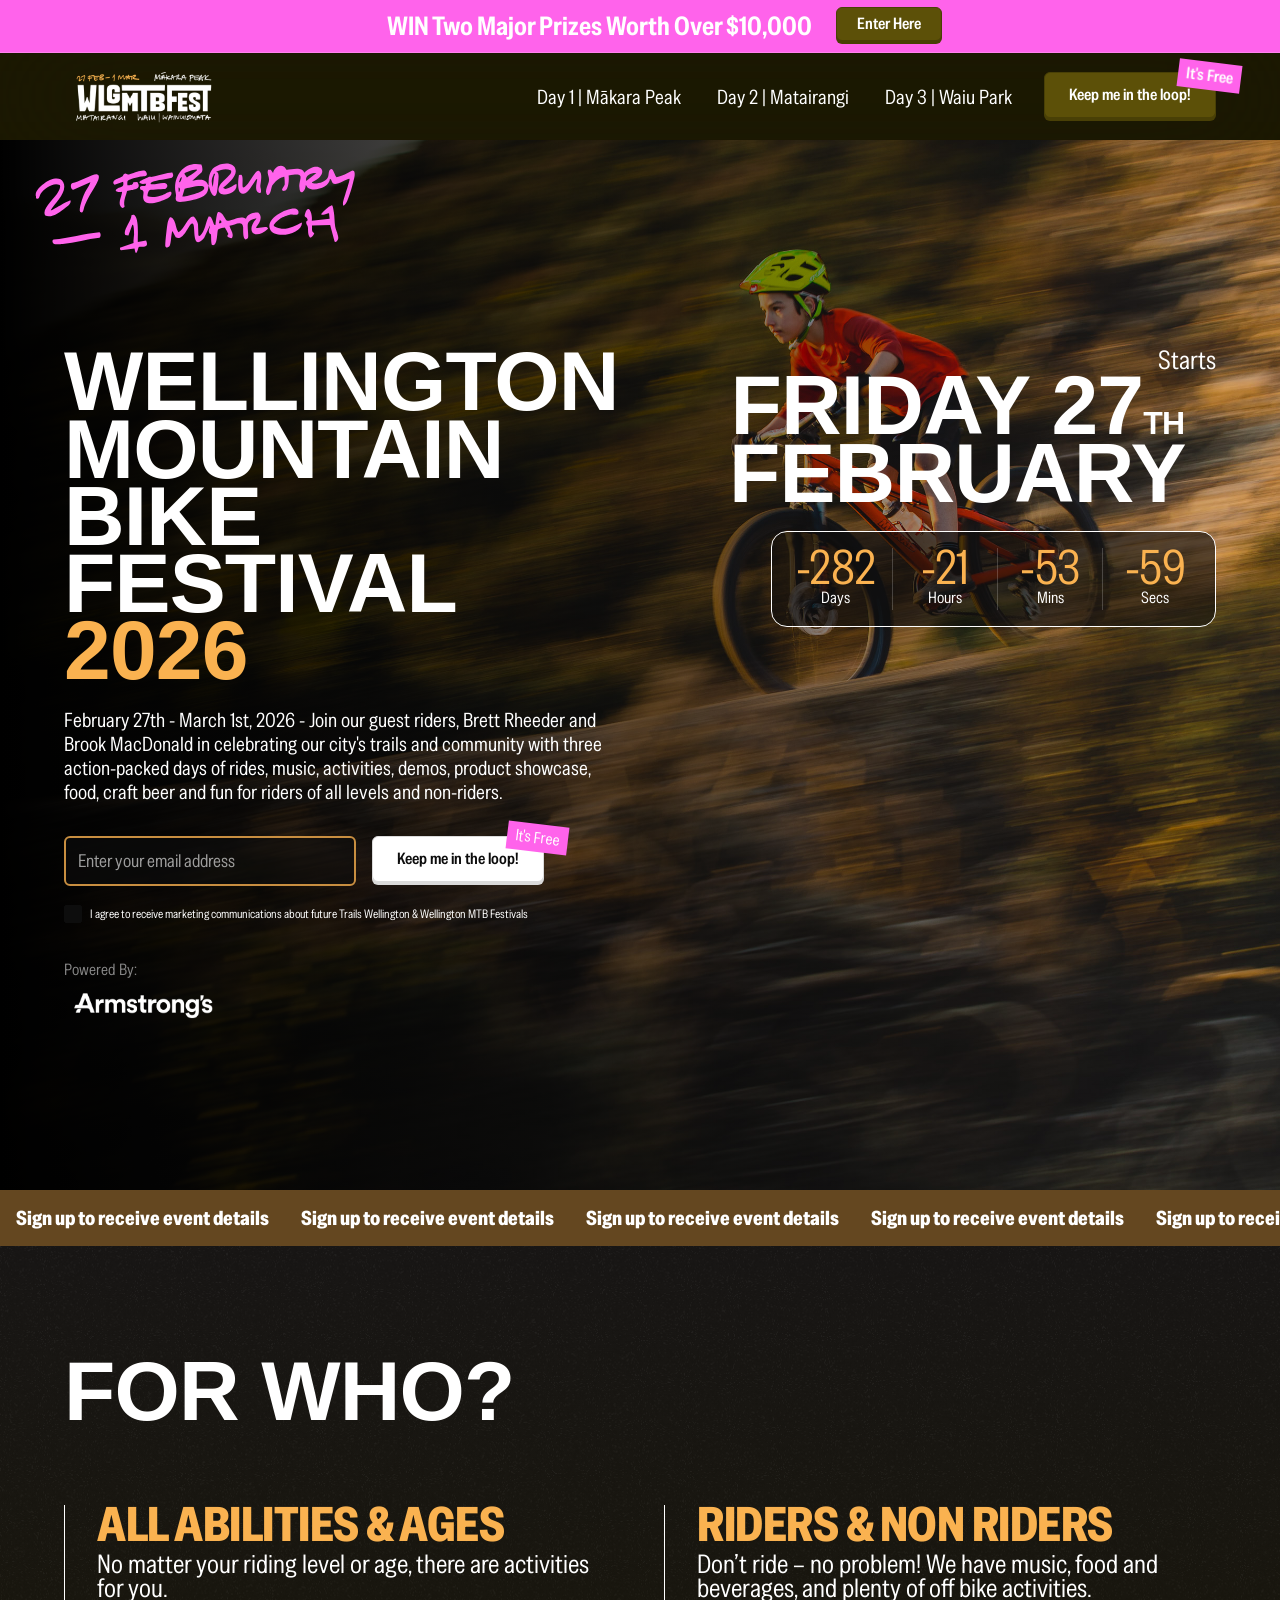
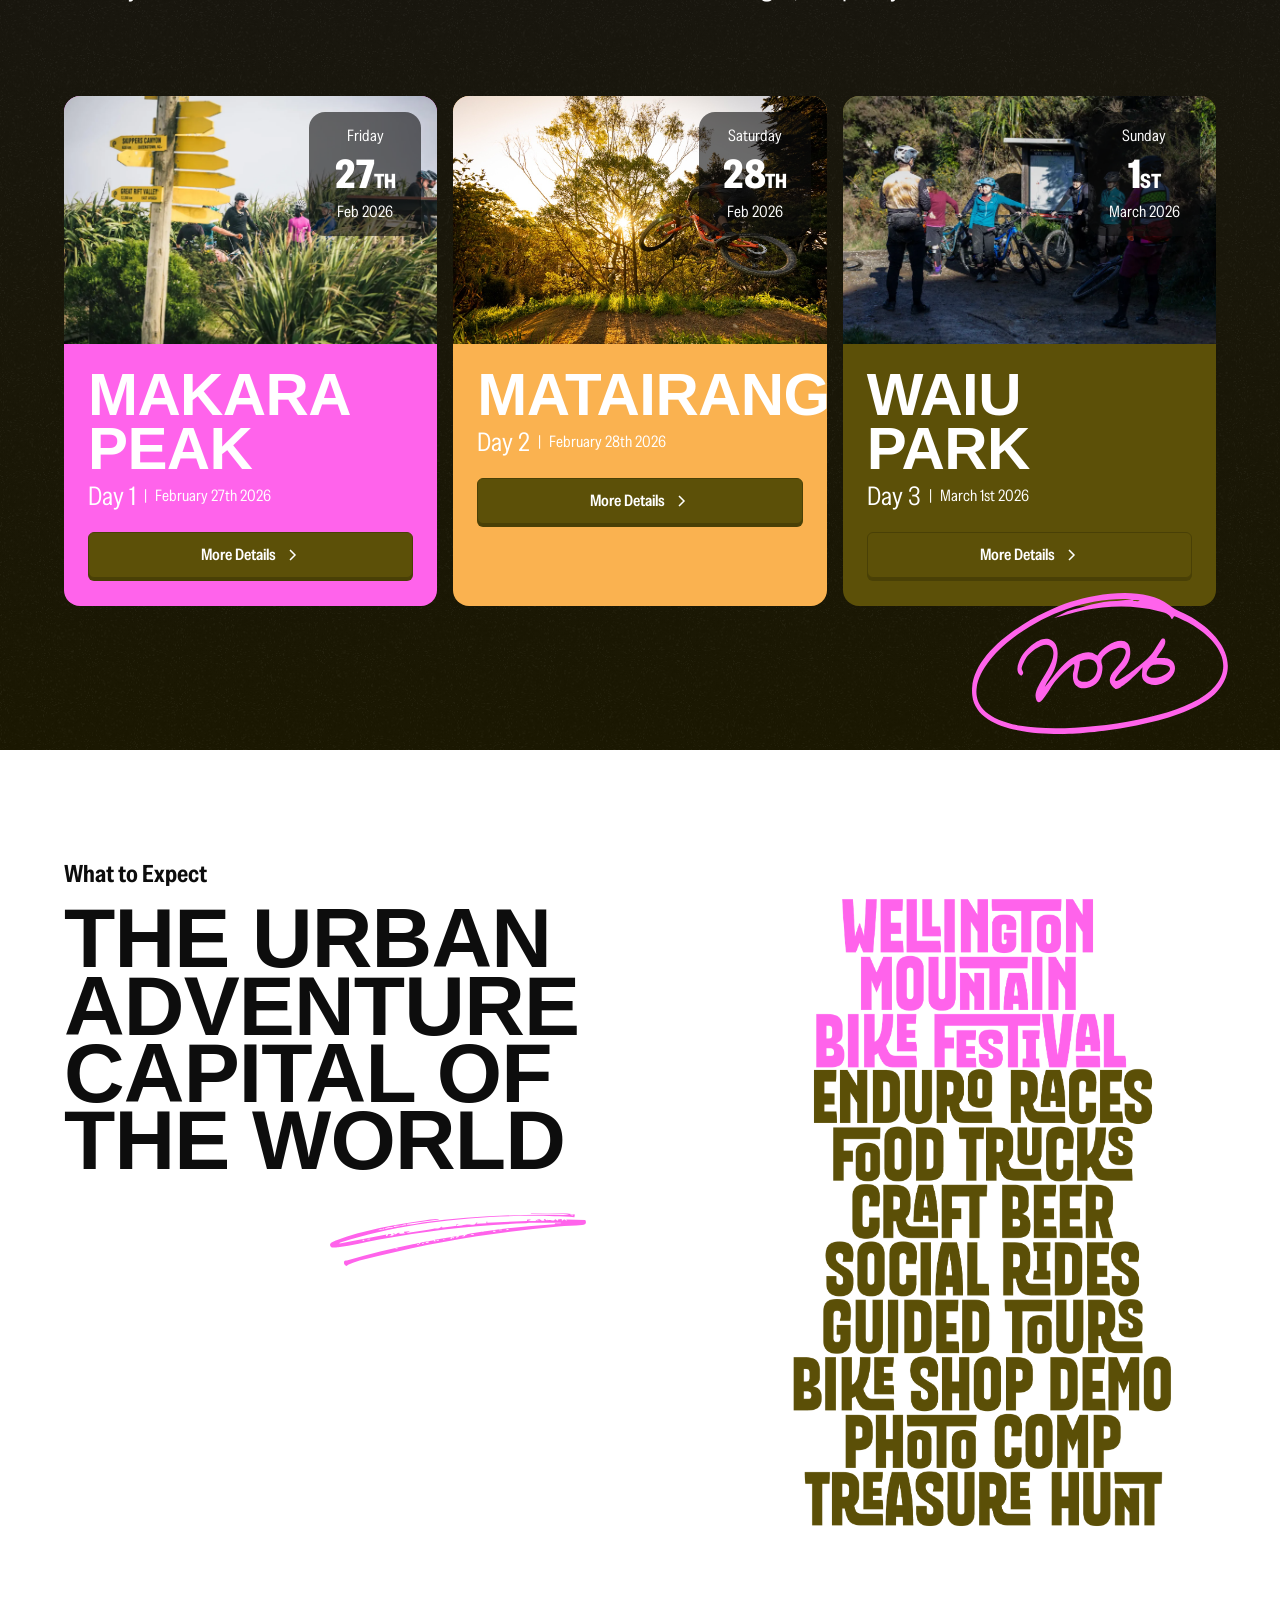
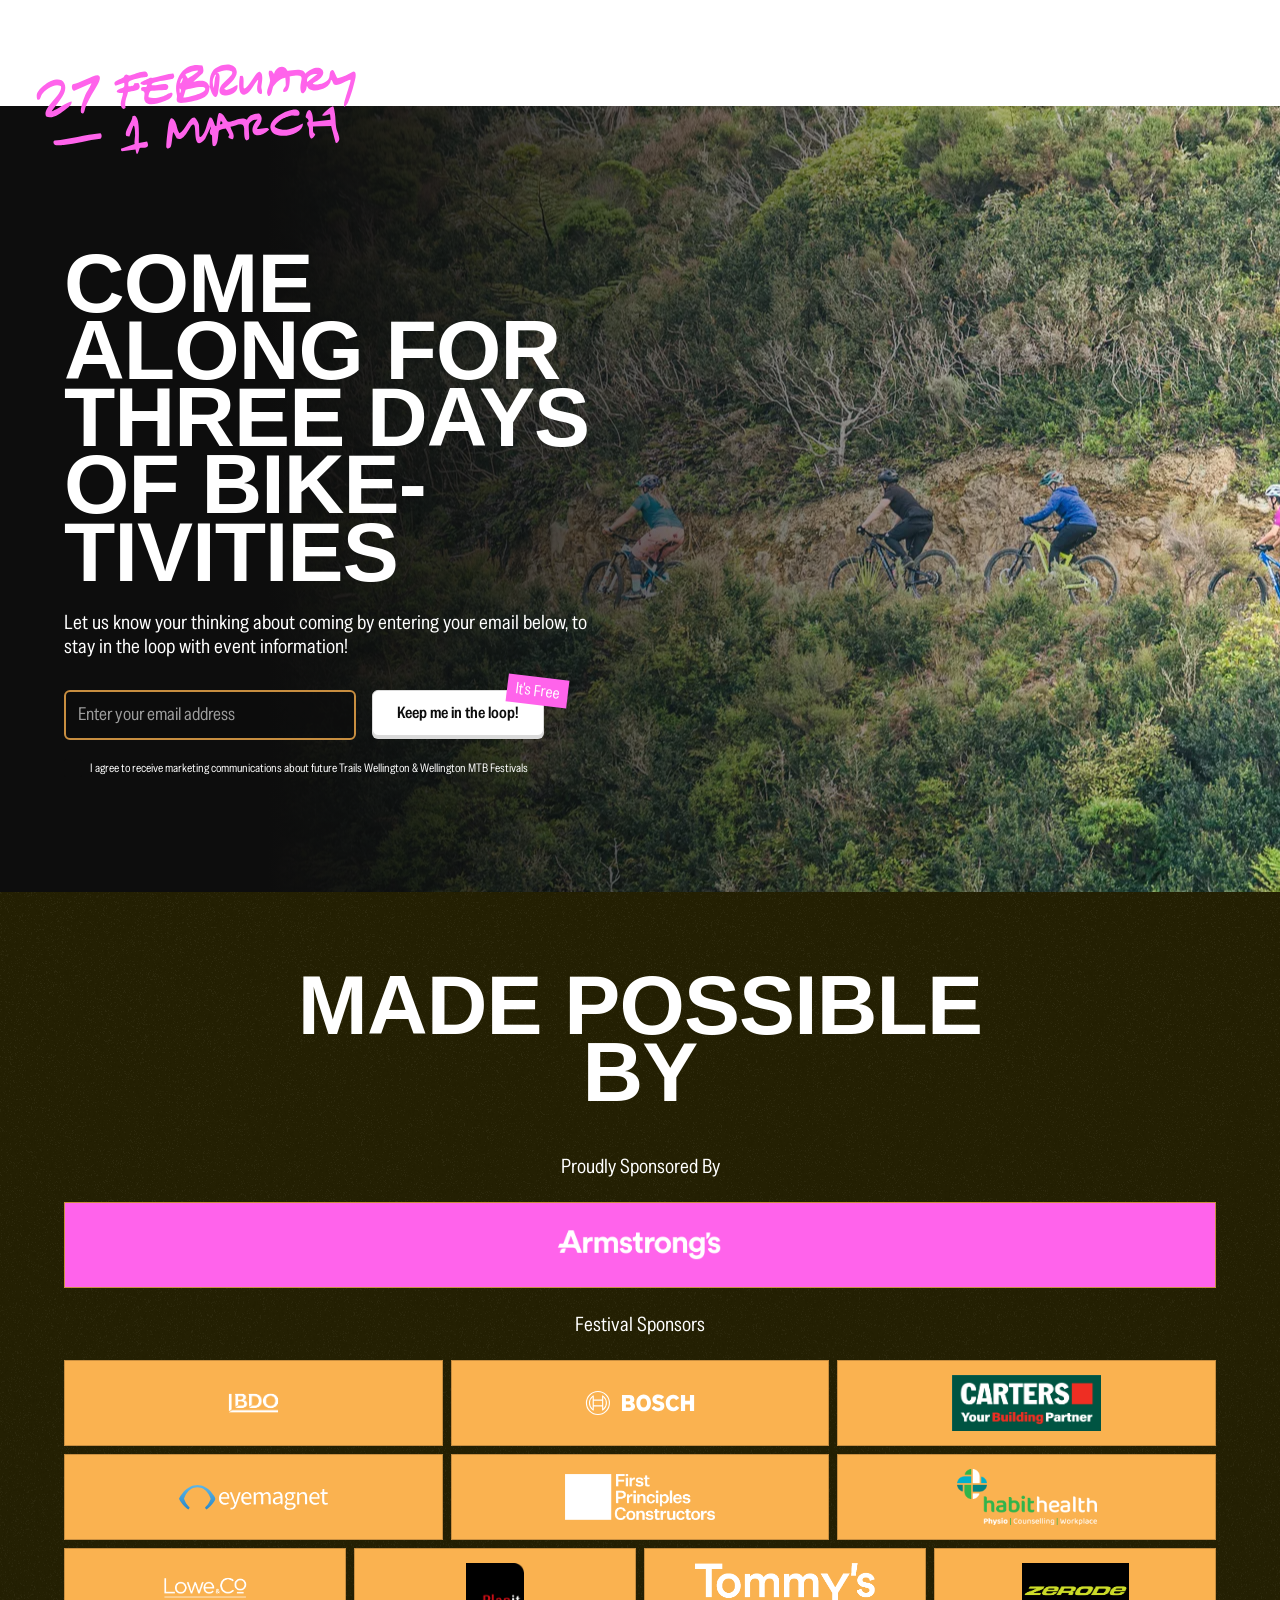
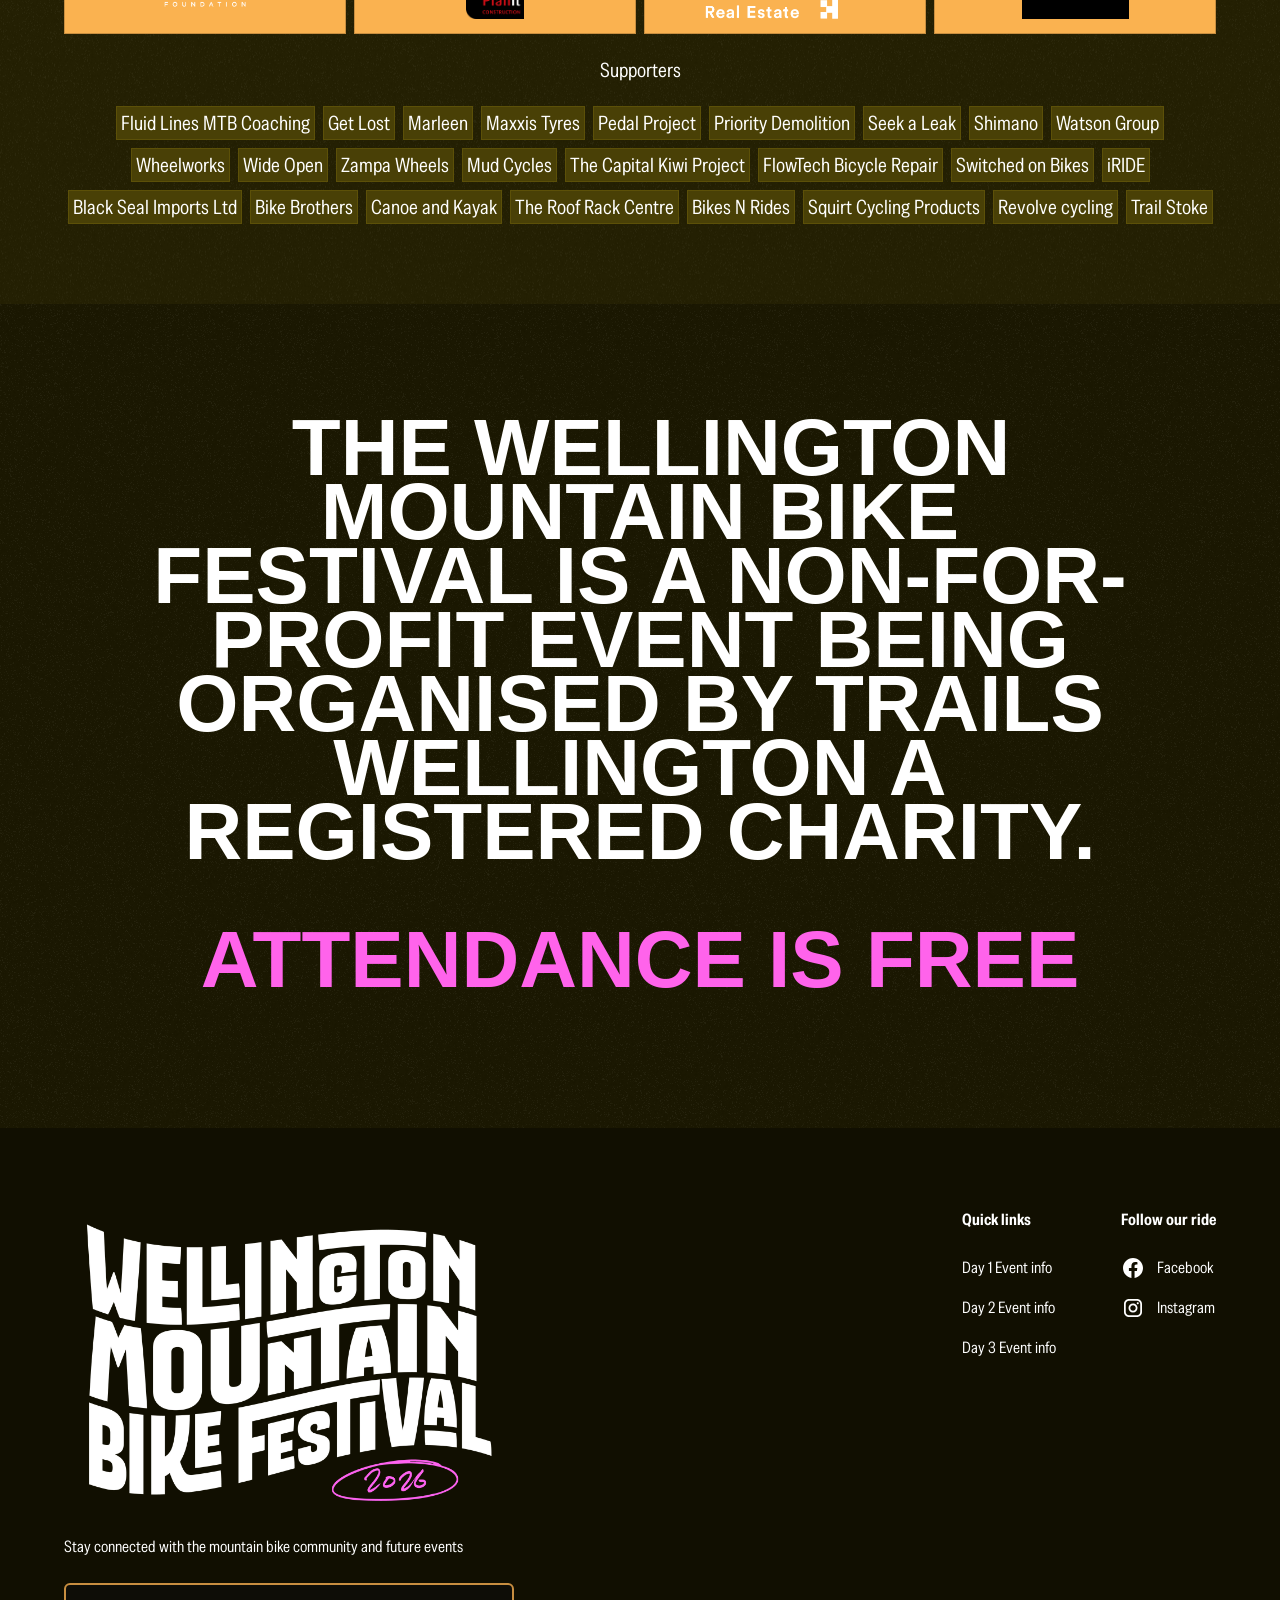
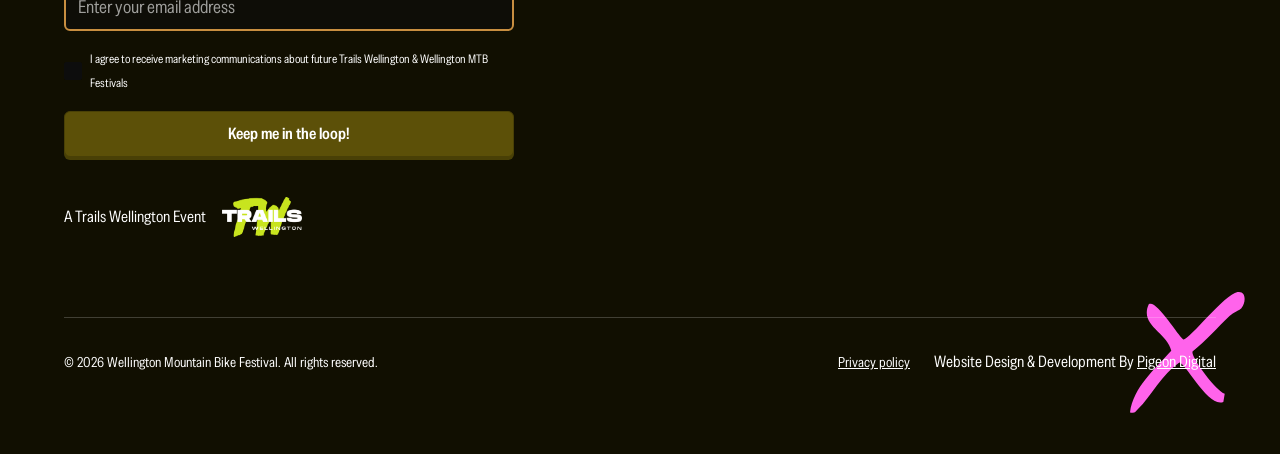
==== index.html @ 33047385 "Import Wellington MTB Festival 2026 site from Webflow export Static export of the Webflow site as-is" ====
<!DOCTYPE html><!--  This site was created in Webflow. https://webflow.com  --><!--  Last Published: Fri Aug 07 2026 04:00:56 GMT+0000 (Coordinated Universal Time)  -->
<html data-wf-page="691a6d2ef715594acb579f2b" data-wf-site="691a6d2ef715594acb579f2c">
<head>
  <meta charset="utf-8">
  <title>Wellington MTB Festival 2026 | 3 Epic Days | Free Entry | Feb 27th – Mar 1st</title>
  <meta content="Join Wellington&#x27;s premier mountain bike festival Feb 27-Mar 1, 2026. Three days of rides, music, food &amp; fun at Mākara Peak, Matairangi &amp; Waiu Park. Free entry! Sign up to receive the latest information." name="description">
  <meta content="Wellington MTB Festival 2026 | 3 Epic Days | Free Entry | Feb 27th – Mar 1st" property="og:title">
  <meta content="Join Wellington&#x27;s premier mountain bike festival Feb 27-Mar 1, 2026. Three days of rides, music, food &amp; fun at Mākara Peak, Matairangi &amp; Waiu Park. Free entry! Sign up to receive the latest information." property="og:description">
  <meta content="https://cdn.prod.website-files.com/691a6d2ef715594acb579f2c/691a6d2ef715594acb579fa2_relume-541352.jpeg" property="og:image">
  <meta content="Wellington MTB Festival 2026 | 3 Epic Days | Free Entry | Feb 27th – Mar 1st" name="twitter:title">
  <meta content="Join Wellington&#x27;s premier mountain bike festival Feb 27-Mar 1, 2026. Three days of rides, music, food &amp; fun at Mākara Peak, Matairangi &amp; Waiu Park. Free entry! Sign up to receive the latest information." name="twitter:description">
  <meta property="og:type" content="website">
  <meta content="summary_large_image" name="twitter:card">
  <meta content="width=device-width, initial-scale=1" name="viewport">
  <meta content="Webflow" name="generator">
  <link href="css/normalize.css" rel="stylesheet" type="text/css">
  <link href="css/webflow.css" rel="stylesheet" type="text/css">
  <link href="css/wellington-mountain-bike-8e2494396422b2.webflow.css" rel="stylesheet" type="text/css">
  <script src="https://use.typekit.net/rmh8qpb.js" type="text/javascript"></script>
  <script type="text/javascript">try{Typekit.load();}catch(e){}</script>
  <script type="text/javascript">!function(o,c){var n=c.documentElement,t=" w-mod-";n.className+=t+"js",("ontouchstart"in o||o.DocumentTouch&&c instanceof DocumentTouch)&&(n.className+=t+"touch")}(window,document);</script>
  <link href="images/favicon.png" rel="shortcut icon" type="image/x-icon">
  <link href="images/webclip.png" rel="apple-touch-icon">
  <script type="application/ld+json">
{
  "@context": "https://schema.org",
  "@type": "Event",
  "name": "Wellington Mountain Bike Festival 2026",
  "description": "Celebrate our city's trails and community with three action-packed days of rides, music, activities, demos, product showcase, food, craft beer and fun for riders of all levels and non-riders.",
  "startDate": "2026-02-27",
  "endDate": "2026-03-01",
  "eventStatus": "https://schema.org/EventScheduled",
  "eventAttendanceMode": "https://schema.org/OfflineEventAttendanceMode",
  "location": [
    {
      "@type": "Place",
      "name": "Mākara Peak",
      "address": {
        "@type": "PostalAddress",
        "addressLocality": "Wellington",
        "addressCountry": "NZ"
      }
    },
    {
      "@type": "Place",
      "name": "Matairangi",
      "address": {
        "@type": "PostalAddress",
        "addressLocality": "Wellington",
        "addressCountry": "NZ"
      }
    },
    {
      "@type": "Place",
      "name": "Waiu Park",
      "address": {
        "@type": "PostalAddress",
        "addressLocality": "Wellington",
        "addressCountry": "NZ"
      }
    }
  ],
  "image": "https://cdn.prod.website-files.com/691a6d2ef715594acb579f2c/691a6d2ef715594acb579fbe_WLGMTBFEST-Logo-Date-Venues-White.png",
  "organizer": {
    "@type": "Organization",
    "name": "Trail Wellington",
    "url": "https://www.trailswellington.co.nz/",
    "sameAs": [
      "https://www.facebook.com/TrailsWellington",
      "https://www.instagram.com/trailswellington/"
    ]
  },
  "offers": {
    "@type": "Offer",
    "price": "0",
    "priceCurrency": "NZD",
    "availability": "https://schema.org/InStock",
    "url": "/",
    "validFrom": "2026-02-27"
  },
  "isAccessibleForFree": true,
  "subEvent": [
    {
      "@type": "Event",
      "name": "Day 1 - Mākara Peak",
      "startDate": "2026-02-27",
      "location": {
        "@type": "Place",
        "name": "Mākara Peak",
        "address": {
          "@type": "PostalAddress",
          "addressLocality": "Wellington",
          "addressCountry": "NZ"
        }
      },
      "url": "/day-1-makara-peak"
    },
    {
      "@type": "Event",
      "name": "Day 2 - Matairangi",
      "startDate": "2026-02-28",
      "location": {
        "@type": "Place",
        "name": "Matairangi",
        "address": {
          "@type": "PostalAddress",
          "addressLocality": "Wellington",
          "addressCountry": "NZ"
        }
      },
      "url": "/day-2-matairangi"
    },
    {
      "@type": "Event",
      "name": "Day 3 - Waiu Park",
      "startDate": "2026-03-01",
      "location": {
        "@type": "Place",
        "name": "Waiu Park",
        "address": {
          "@type": "PostalAddress",
          "addressLocality": "Wellington",
          "addressCountry": "NZ"
        }
      },
      "url": "/day-3-waiu-park"
    }
  ],
  "audience": {
    "@type": "Audience",
    "audienceType": "All abilities and ages, riders and non-riders"
  }
}
</script><!--  Keep this css code to improve the font quality -->
  <style>
  * {
  -webkit-font-smoothing: antialiased;
  -moz-osx-font-smoothing: grayscale;
  -o-font-smoothing: antialiased;
}
</style>
  <script defer="" data-website-id="dfid_Oa7QX4NzXik5GSQeqRDpr" data-domain="www.wellingtonmtbfestival.nz" src="https://datafa.st/js/script.js">
</script><!--  Finsweet Attributes  -->
  <script async="" type="module" src="https://cdn.jsdelivr.net/npm/@finsweet/attributes@2/attributes.js" fs-copyclip=""></script>
</head>
<body>
  <div class="page-wrapper">
    <div class="global-styles">
      <div class="style-overrides w-embed">
        <style>
/* Ensure all elements inherit the color from its parent */
a,
.w-input,
.w-select,
.w-tab-link,
.w-nav-link,
.w-nav-brand,
.w-dropdown-btn,
.w-dropdown-toggle,
.w-slider-arrow-left,
.w-slider-arrow-right,
.w-dropdown-link {
  color: inherit;
  text-decoration: inherit;
  font-size: inherit;
}
/* Focus state style for keyboard navigation for the focusable elements */
*[tabindex]:focus-visible,
  input[type="file"]:focus-visible {
   outline: 0.125rem solid #4d65ff;
   outline-offset: 0.125rem;
}
/* Get rid of top margin on first element in any rich text element */
.w-richtext > :not(div):first-child, .w-richtext > div:first-child > :first-child {
  margin-top: 0 !important;
}
/* Get rid of bottom margin on last element in any rich text element */
.w-richtext>:last-child, .w-richtext ol li:last-child, .w-richtext ul li:last-child {
	margin-bottom: 0 !important;
}
/* Prevent all click and hover interaction with an element */
.pointer-events-off {
	pointer-events: none;
}
/* Enables all click and hover interaction with an element */
.pointer-events-on {
  pointer-events: auto;
}
/* Create a class of .div-square which maintains a 1:1 dimension of a div */
.div-square::after {
	content: "";
	display: block;
	padding-bottom: 100%;
}
/* Make sure containers never lose their center alignment */
.container-medium,.container-small, .container-large {
	margin-right: auto !important;
  margin-left: auto !important;
}
/* Apply "..." after 3 lines of text */
.text-style-3lines {
	display: -webkit-box;
	overflow: hidden;
	-webkit-line-clamp: 3;
	-webkit-box-orient: vertical;
}
/* Apply "..." after 2 lines of text */
.text-style-2lines {
	display: -webkit-box;
	overflow: hidden;
	-webkit-line-clamp: 2;
	-webkit-box-orient: vertical;
}
/* Adds inline flex display */
.display-inlineflex {
  display: inline-flex;
}
/* These classes are never overwritten */
.hide {
  display: none !important;
}
/* Remove default Webflow chevron from form select */
select{
  -webkit-appearance:none;
}
@media screen and (max-width: 991px) {
    .hide, .hide-tablet {
        display: none !important;
    }
}
  @media screen and (max-width: 767px) {
    .hide-mobile-landscape{
      display: none !important;
    }
}
  @media screen and (max-width: 479px) {
    .hide-mobile{
      display: none !important;
    }
}
.margin-0 {
  margin: 0rem !important;
}
.padding-0 {
  padding: 0rem !important;
}
.spacing-clean {
padding: 0rem !important;
margin: 0rem !important;
}
.margin-top {
  margin-right: 0rem !important;
  margin-bottom: 0rem !important;
  margin-left: 0rem !important;
}
.padding-top {
  padding-right: 0rem !important;
  padding-bottom: 0rem !important;
  padding-left: 0rem !important;
}
.margin-right {
  margin-top: 0rem !important;
  margin-bottom: 0rem !important;
  margin-left: 0rem !important;
}
.padding-right {
  padding-top: 0rem !important;
  padding-bottom: 0rem !important;
  padding-left: 0rem !important;
}
.margin-bottom {
  margin-top: 0rem !important;
  margin-right: 0rem !important;
  margin-left: 0rem !important;
}
.padding-bottom {
  padding-top: 0rem !important;
  padding-right: 0rem !important;
  padding-left: 0rem !important;
}
.margin-left {
  margin-top: 0rem !important;
  margin-right: 0rem !important;
  margin-bottom: 0rem !important;
}
.padding-left {
  padding-top: 0rem !important;
  padding-right: 0rem !important;
  padding-bottom: 0rem !important;
}
.margin-horizontal {
  margin-top: 0rem !important;
  margin-bottom: 0rem !important;
}
.padding-horizontal {
  padding-top: 0rem !important;
  padding-bottom: 0rem !important;
}
.margin-vertical {
  margin-right: 0rem !important;
  margin-left: 0rem !important;
}
.padding-vertical {
  padding-right: 0rem !important;
  padding-left: 0rem !important;
}
/* Apply "..." at 100% width */
.truncate-width { 
		width: 100%; 
    white-space: nowrap; 
    overflow: hidden; 
    text-overflow: ellipsis; 
}
/* Removes native scrollbar */
.no-scrollbar {
    -ms-overflow-style: none;
    overflow: -moz-scrollbars-none; 
}
.no-scrollbar::-webkit-scrollbar {
    display: none;
}
</style>
      </div>
      <div class="fonts w-embed">
        <style>@import url('https://fonts.googleapis.com/css?family=Bebas%20Neue:400')</style>
        <style>@import url('https://fonts.googleapis.com/css?family=Gothic%20A1:400,500')</style>
      </div>
      <div class="color-schemes w-embed">
        <style>
.color-scheme-1 {}
  .color-scheme-2 {
    --color-scheme-1--text: var(--color-scheme-2--text);
    --color-scheme-1--background: var(--color-scheme-2--background);
    --color-scheme-1--foreground: var(--color-scheme-2--foreground);
    --color-scheme-1--border: var(--color-scheme-2--border);
    --color-scheme-1--accent: var(--color-scheme-2--accent);
  }
  .color-scheme-3 {
    --color-scheme-1--text: var(--color-scheme-3--text);
    --color-scheme-1--background: var(--color-scheme-3--background);
    --color-scheme-1--foreground: var(--color-scheme-3--foreground);
    --color-scheme-1--border: var(--color-scheme-3--border);
    --color-scheme-1--accent: var(--color-scheme-3--accent);
  }
  .color-scheme-4 {
    --color-scheme-1--text: var(--color-scheme-4--text);
    --color-scheme-1--background: var(--color-scheme-4--background);
    --color-scheme-1--foreground: var(--color-scheme-4--foreground);
    --color-scheme-1--border: var(--color-scheme-4--border);
    --color-scheme-1--accent: var(--color-scheme-4--accent);
  }
.w-slider-dot {
  background-color: var(--color-scheme-1--text);
  opacity: 0.20;
}
.w-slider-dot.w-active {
  background-color: var(--color-scheme-1--text);
  opacity: 1;
}
/* Override .w-slider-nav-invert styles */
.w-slider-nav-invert .w-slider-dot {
  background-color: var(--color-scheme-1--text) !important;
  opacity: 0.20 !important;
}
.w-slider-nav-invert .w-slider-dot.w-active {
  background-color: var(--color-scheme-1--text) !important;
  opacity: 1 !important;
}
</style>
      </div>
    </div>
    <section class="banner7_component">
      <div class="padding-global">
        <div class="banner7_content-wrapper">
          <div class="banner7_content">
            <div class="banner7_text-wrapper">
              <div class="text-size-large text-weight-semibold is-banner">WIN Two Major Prizes Worth Over $10,000 </div>
            </div>
            <div class="button-group">
              <a href="https://www.trailswellington.co.nz/ride-wellington-share-it-win" target="_blank" class="button is-small w-button">Enter Here</a>
            </div>
          </div>
        </div>
      </div>
    </section>
    <div data-collapse="medium" data-animation="default" data-duration="400" fs-scrolldisable-element="smart-nav" data-easing="ease" data-easing2="ease" role="banner" class="navbar11_component color-scheme-1 w-nav">
      <div class="container-large">
        <div class="navbar11_container">
          <a href="index.html" aria-current="page" class="navbar11_logo-link w-nav-brand w--current"><img width="160" sizes="160px" alt="" src="images/WLGMTBFEST-Logo-Date-Venues-White.png" loading="lazy" srcset="images/WLGMTBFEST-Logo-Date-Venues-White-p-500.png 500w, images/WLGMTBFEST-Logo-Date-Venues-White-p-800.png 800w, images/WLGMTBFEST-Logo-Date-Venues-White-p-1080.png 1080w, images/WLGMTBFEST-Logo-Date-Venues-White-p-1600.png 1600w, images/WLGMTBFEST-Logo-Date-Venues-White.png 2222w" class="navbar11_logo"></a>
          <nav role="navigation" class="navbar11_menu is-page-height-tablet w-nav-menu">
            <div class="navbar11_menu-links">
              <a href="day-1-makara-peak.html" class="navbar11_link w-nav-link">Day 1 | Mākara Peak</a>
              <a href="day-2-matairangi.html" class="navbar11_link w-nav-link">Day 2 | Matairangi</a>
              <a href="day-3-waiu-park.html" class="navbar11_link w-nav-link">Day 3 | Waiu Park</a>
            </div>
            <div class="navbar11_menu-buttons">
              <a href="index.html" aria-current="page" class="button has-top w-inline-block w--current">
                <div>Keep me in the loop!</div>
                <div class="it-free is-nav">
                  <div>It&#x27;s Free</div>
                </div>
              </a>
            </div>
          </nav>
          <div class="navbar11_menu-button w-nav-button">
            <div class="menu-icon1">
              <div class="menu-icon1_line-top"></div>
              <div class="menu-icon1_line-middle">
                <div class="menu-icon1_line-middle-inner"></div>
              </div>
              <div class="menu-icon1_line-bottom"></div>
            </div>
          </div>
        </div>
      </div>
    </div>
    <main class="main-wrapper">
      <header class="section_event-item-header5 text-color-white color-scheme-1">
        <div class="padding-global">
          <div class="container-large">
            <div class="padding-section-large is-nav">
              <div class="event-item-header5_component">
                <div class="w-layout-grid event-item-header5_content">
                  <div class="event-item-header5_title-wrapper">
                    <div class="margin-bottom margin-small">
                      <div class="relative-div">
                        <h1 class="heading-style-h1">Wellington mountain bike festival <span class="text-span">2026</span></h1><img src="images/Group-283.svg" loading="lazy" width="320" alt="" class="handwritten-image">
                      </div>
                    </div>
                    <p class="text-size-medium">February 27th - March 1st, 2026 - Join our guest riders, Brett Rheeder and Brook MacDonald in celebrating our city&#x27;s trails and community with three action-packed days of rides, music, activities, demos, product showcase, food, craft beer and fun for riders of all levels and non-riders.</p>
                    <div class="margin-top margin-medium">
                      <div class="event-item-header5_form-block w-form">
                        <form id="wf-form-Marketing-Opt-in-Form" name="wf-form-Marketing-Opt-in-Form" data-name="Marketing Opt in Form" redirect="/success" data-redirect="/success" method="get" class="event-item-header5_form is-vert" data-wf-page-id="691a6d2ef715594acb579f2b" data-wf-element-id="cdb2aa9d-fdd8-1c46-f95e-2f85a5e85d8a">
                          <div class="event-item-header5_form"><input class="form_input is-alternate w-input" maxlength="256" name="Email" data-name="Email" placeholder="Enter your email address" type="email" id="Email" required=""><input type="submit" data-wait="Please wait..." class="button is-alternate w-button" value="Keep me in the loop!">
                            <div class="it-free form">
                              <div>It&#x27;s Free</div>
                            </div>
                          </div><label id="Contact-6-Checkbox" class="w-checkbox form_checkbox">
                            <div class="w-checkbox-input w-checkbox-input--inputType-custom form_checkbox-icon w--redirected-checked"></div><input type="checkbox" name="Marketing-Consent" id="Marketing-Consent" data-name="Marketing Consent" required="" style="opacity:0;position:absolute;z-index:-1" checked=""><span for="Marketing-Consent" class="text-size-tiny w-form-label">I agree to receive marketing communications about future Trails Wellington &amp; Wellington MTB Festivals</span>
                          </label>
                        </form>
                        <div class="form_message-success-wrapper is-alternate w-form-done">
                          <div class="form_message-success">
                            <div>Your trail adventure is locked in</div>
                          </div>
                        </div>
                        <div class="form_message-error-wrapper is-alternate w-form-fail">
                          <div class="form_message-error">
                            <div>Registration failed. Check your connection</div>
                          </div>
                        </div>
                      </div>
                    </div>
                    <div class="margin-top margin-medium">
                      <div class="flex-vertical">
                        <div class="text-color-grey">Powered By:</div><img src="images/Armstrongs-logo-white.png" loading="lazy" width="160" sizes="160px" alt="" srcset="images/Armstrongs-logo-white-p-500.png 500w, images/Armstrongs-logo-white-p-800.png 800w, images/Armstrongs-logo-white.png 927w">
                      </div>
                    </div>
                  </div>
                  <div id="w-node-b01d399e-40b7-5f5b-11dc-19562176c75d-cb579f2b" class="event-item-header5_countdown-wrapper">
                    <div class="text-size-large">Starts</div>
                    <h1 class="heading-style-h1">Friday 27<span class="is-small">th</span> February</h1>
                    <div class="margin-top margin-small">
                      <div class="event-item-header5_countdown">
                        <div class="event-item-header5_number-wrapper">
                          <div id="days" class="heading-style-h3 is-ticker">45</div>
                          <div>Days</div>
                        </div>
                        <div class="divider-vertical"></div>
                        <div class="event-item-header5_number-wrapper">
                          <div id="hours" class="heading-style-h3 is-ticker">12</div>
                          <div>Hours</div>
                        </div>
                        <div class="divider-vertical"></div>
                        <div class="event-item-header5_number-wrapper">
                          <div id="minutes" class="heading-style-h3 is-ticker">44</div>
                          <div>Mins</div>
                        </div>
                        <div class="divider-vertical"></div>
                        <div class="event-item-header5_number-wrapper is-seconds">
                          <div id="seconds" class="heading-style-h3 is-ticker">29</div>
                          <div>Secs</div>
                        </div>
                        <div class="event-item-header5_number-changes w-embed w-script">
                          <script>
(function () {
  const second = 1000,
    minute = second * 60,
    hour = minute * 60,
    day = hour * 24;
	// Set the target date and time for the countdown (format: "MM/DD/YYYY HH:mm:ss")
  const targetDateString = "02/27/2026 09:00:00";
  const targetDate = new Date(targetDateString).getTime();
  const updateCountdown = () => {
    const now = new Date().getTime(), // Get the current date and time
      distance = targetDate - now; // Calculate the time remaining until the target date
		// Update the HTML elements with the remaining time
    document.getElementById('days').innerText = Math.floor(distance / day);
    document.getElementById('hours').innerText = Math.floor((distance % day) / hour);
    document.getElementById('minutes').innerText = Math.floor((distance % hour) / minute);
    document.getElementById('seconds').innerText = Math.floor((distance % minute) / second);
    // Check if the target date has already passed
    if (distance < 0) {
      clearInterval(interval); // Stop the countdown timer
				document.getElementById('days').innerText = '0';
				document.getElementById('hours').innerText = '0';
				document.getElementById('minutes').innerText = '0';
				document.getElementById('seconds').innerText = '0';
      // You can display an element at the end of the countdown with this ID  
        document.getElementById('message').style.display = 'block';
    }
  };
  // Initial call to update countdown
  updateCountdown();
  // Update the countdown every second
  const interval = setInterval(updateCountdown, 1000);
})();
</script>
                        </div>
                      </div>
                    </div>
                    <div class="margin-top margin-medium"></div>
                  </div>
                </div>
              </div>
            </div>
          </div>
        </div>
        <div class="event-item-header5_background-image-wrapper">
          <div class="image-overlay-layer"></div><img width="1280" loading="eager" alt="" src="images/max-makara-shred-7768-1.jpg" class="event-item-header5_background-image">
        </div>
      </header>
      <section data-w-id="74ef75ae-e8db-5412-3191-d3c25cbc7af0" class="section_banner11">
        <div class="banner11_component">
          <div class="banner11_wrapper">
            <div class="banner11_marquee">
              <div class="banner11_text-wrapper">
                <div class="banner11_text">Sign up to receive event details</div>
              </div>
              <div class="banner11_text-wrapper">
                <div class="banner11_text">Sign up to receive event details</div>
              </div>
              <div class="banner11_text-wrapper hide-tablet">
                <div class="banner11_text">Sign up to receive event details</div>
              </div>
              <div class="banner11_text-wrapper hide-tablet">
                <div class="banner11_text">Sign up to receive event details</div>
              </div>
              <div class="banner11_text-wrapper hide-mobile-landscape">
                <div class="banner11_text">Sign up to receive event details</div>
              </div>
            </div>
            <div class="banner11_marquee">
              <div class="banner11_text-wrapper">
                <div class="banner11_text">Sign up to receive event details</div>
              </div>
              <div class="banner11_text-wrapper">
                <div class="banner11_text">Sign up to receive event details</div>
              </div>
              <div class="banner11_text-wrapper hide-tablet">
                <div class="banner11_text">Sign up to receive event details</div>
              </div>
              <div class="banner11_text-wrapper hide-tablet">
                <div class="banner11_text">Sign up to receive event details</div>
              </div>
              <div class="banner11_text-wrapper hide-mobile-landscape">
                <div class="banner11_text">Sign up to receive event details</div>
              </div>
            </div>
          </div>
        </div>
      </section>
      <section class="section_event16 color-scheme-2">
        <div class="padding-global">
          <div class="container-large">
            <div class="padding-section-large larger-bottom">
              <div class="stats4_component">
                <div class="margin-bottom margin-xxlarge margin-mobile">
                  <div class="w-layout-grid stats4_content">
                    <div class="stats4_content-left">
                      <h2 class="heading-style-h1"><strong>For who?</strong></h2>
                    </div>
                  </div>
                </div>
                <div class="w-layout-grid stats4_list">
                  <div class="stats4_item">
                    <div class="margin-bottom margin-xxsmall">
                      <div class="heading-style-h3"><strong>All abilities &amp; ages</strong></div>
                    </div>
                    <div class="text-size-large">No matter your riding level or age, there are activities for you.</div>
                  </div>
                  <div class="stats4_item">
                    <div class="margin-bottom margin-xxsmall">
                      <div class="heading-style-h3"><strong>Riders &amp; Non Riders</strong></div>
                    </div>
                    <div class="text-size-large">Don’t ride – no problem! We have music, food and beverages, and plenty of off bike activities.</div>
                  </div>
                </div>
              </div>
              <div class="margin-top margin-huge">
                <div class="event16_component">
                  <div class="grid-x3"><img src="images/.svg" loading="lazy" width="124" alt="" class="image"><img src="images/2026.svg" loading="lazy" width="256" alt="" class="image-2">
                    <div class="event16_item color-scheme-pink">
                      <a href="day-1-makara-peak.html" class="event16_item-link w-inline-block">
                        <div class="event16_image-wrapper">
                          <div class="event16_date-wrapper">
                            <div class="text-size-small">Friday</div>
                            <div class="heading-style-h4 is-date"><strong>27</strong><span class="is-xsmall"><strong>th</strong></span></div>
                            <div class="text-size-small">Feb 2026</div>
                          </div><img sizes="(max-width: 2048px) 100vw, 2048px" srcset="images/683414b86060a95fb212fd3b_TWLadiesShoot-8273-p-500.webp 500w, images/683414b86060a95fb212fd3b_TWLadiesShoot-8273-p-800.webp 800w, images/683414b86060a95fb212fd3b_TWLadiesShoot-8273-p-1080.webp 1080w, images/683414b86060a95fb212fd3b_TWLadiesShoot-8273-p-1600.webp 1600w, images/683414b86060a95fb212fd3b_TWLadiesShoot-8273-p-2000.webp 2000w, images/683414b86060a95fb212fd3b_TWLadiesShoot-8273.webp 2048w" alt="" src="images/683414b86060a95fb212fd3b_TWLadiesShoot-8273.webp" loading="lazy" class="event16_image">
                        </div>
                        <div class="event16_item-content">
                          <div class="event16_item-content-top">
                            <div class="margin-bottom margin-xxsmall">
                              <h3 class="heading-style-h2"><strong>Makara Peak</strong></h3>
                            </div>
                            <div class="margin-bottom margin-xsmall">
                              <div class="flex-horizontal _0-5-rem is-roll">
                                <div class="text-size-large">Day 1</div>
                                <div>|</div>
                                <div>February 27th 2026</div>
                              </div>
                            </div>
                          </div>
                          <div class="margin-top margin-small">
                            <div class="button-group">
                              <div class="button is-100">
                                <div>More Details</div>
                                <div class="icon-embed-xxsmall w-embed"><svg width="16" height="16" viewbox="0 0 16 16" fill="none" xmlns="http://www.w3.org/2000/svg">
                                    <path d="M6 3L11 8L6 13" stroke="CurrentColor" stroke-width="1.5"></path>
                                  </svg></div>
                              </div>
                            </div>
                          </div>
                        </div>
                      </a>
                    </div>
                    <div class="event16_item color-scheme-brown">
                      <a href="day-2-matairangi.html" class="event16_item-link w-inline-block">
                        <div class="event16_image-wrapper">
                          <div class="event16_date-wrapper">
                            <div class="text-size-small">Saturday</div>
                            <div class="heading-style-h4 is-date"><strong>28</strong><span class="is-xsmall"><strong>th</strong></span></div>
                            <div class="text-size-small">Feb 2026</div>
                          </div><img sizes="(max-width: 1280px) 100vw, 1280px" srcset="images/68341616491b4f1c5b927325_matairaingi-trails5-p-500.jpeg 500w, images/68341616491b4f1c5b927325_matairaingi-trails5-p-800.jpeg 800w, images/68341616491b4f1c5b927325_matairaingi-trails5-p-1080.jpeg 1080w, images/68341616491b4f1c5b927325_matairaingi-trails5.jpeg 1280w" alt="" src="images/68341616491b4f1c5b927325_matairaingi-trails5.jpeg" loading="lazy" class="event16_image">
                        </div>
                        <div class="event16_item-content">
                          <div class="event16_item-content-top">
                            <div class="margin-bottom margin-xxsmall">
                              <h3 class="heading-style-h2"><strong>Matairangi</strong></h3>
                            </div>
                            <div class="margin-bottom margin-xsmall">
                              <div class="flex-horizontal _0-5-rem is-roll">
                                <div class="text-size-large">Day 2</div>
                                <div>|</div>
                                <div>February 28th 2026</div>
                              </div>
                            </div>
                          </div>
                          <div class="margin-top margin-small">
                            <div class="button-group">
                              <div class="button is-100">
                                <div>More Details</div>
                                <div class="icon-embed-xxsmall w-embed"><svg width="16" height="16" viewbox="0 0 16 16" fill="none" xmlns="http://www.w3.org/2000/svg">
                                    <path d="M6 3L11 8L6 13" stroke="CurrentColor" stroke-width="1.5"></path>
                                  </svg></div>
                              </div>
                            </div>
                          </div>
                        </div>
                      </a>
                    </div>
                    <div class="event16_item color-scheme-green">
                      <a href="day-3-waiu-park.html" class="event16_item-link w-inline-block">
                        <div class="event16_image-wrapper">
                          <div class="event16_date-wrapper">
                            <div class="text-size-small">Sunday</div>
                            <div class="heading-style-h4 is-date"><strong>1</strong><span class="is-xsmall"><strong>st</strong></span></div>
                            <div class="text-size-small">March 2026</div>
                          </div><img sizes="(max-width: 2000px) 100vw, 2000px" srcset="images/6834150b47bf8973c1796c06_Revolve_Club_Day-Wainuiomata_220702_03-p-500.webp 500w, images/6834150b47bf8973c1796c06_Revolve_Club_Day-Wainuiomata_220702_03-p-800.webp 800w, images/6834150b47bf8973c1796c06_Revolve_Club_Day-Wainuiomata_220702_03-p-1080.webp 1080w, images/6834150b47bf8973c1796c06_Revolve_Club_Day-Wainuiomata_220702_03-p-1600.webp 1600w, images/6834150b47bf8973c1796c06_Revolve_Club_Day-Wainuiomata_220702_03.webp 2000w" alt="" src="images/6834150b47bf8973c1796c06_Revolve_Club_Day-Wainuiomata_220702_03.webp" loading="lazy" class="event16_image">
                        </div>
                        <div class="event16_item-content">
                          <div class="event16_item-content-top">
                            <div class="margin-bottom margin-xxsmall">
                              <h3 class="heading-style-h2"><strong>Waiu Park</strong></h3>
                            </div>
                            <div class="margin-bottom margin-xsmall">
                              <div class="flex-horizontal _0-5-rem is-roll">
                                <div class="text-size-large">Day 3</div>
                                <div>|</div>
                                <div>March 1st 2026</div>
                              </div>
                            </div>
                          </div>
                          <div class="margin-top margin-small">
                            <div class="button-group">
                              <div class="button is-100">
                                <div>More Details</div>
                                <div class="icon-embed-xxsmall w-embed"><svg width="16" height="16" viewbox="0 0 16 16" fill="none" xmlns="http://www.w3.org/2000/svg">
                                    <path d="M6 3L11 8L6 13" stroke="CurrentColor" stroke-width="1.5"></path>
                                  </svg></div>
                              </div>
                            </div>
                          </div>
                        </div>
                      </a>
                    </div>
                  </div>
                </div>
              </div>
            </div>
          </div>
        </div>
      </section>
      <section class="section_layout433 color-scheme-3">
        <div class="padding-global">
          <div class="container-large">
            <div class="padding-section-large">
              <div class="layout433_component">
                <div class="layout433_content">
                  <div class="layout433_content-left">
                    <div class="margin-bottom margin-small">
                      <div class="layout433_content-top">
                        <div class="margin-bottom margin-xsmall">
                          <div class="text-style-tagline">What to Expect</div>
                        </div>
                        <div class="relative-div">
                          <h2 class="heading-style-h1"><strong>The Urban Adventure Capital of the World </strong></h2><img src="images/line.svg" loading="lazy" width="256" alt="" class="image-2-copy">
                        </div>
                      </div>
                    </div>
                  </div>
                  <div class="layout433_image-group">
                    <div class="layout433_image-wrapper"><img sizes="(max-width: 2481px) 100vw, 2481px" srcset="images/Wellington-Mountain-Bike-Festival-Type-Events-p-500.png 500w, images/Wellington-Mountain-Bike-Festival-Type-Events-p-800.png 800w, images/Wellington-Mountain-Bike-Festival-Type-Events-p-1080.png 1080w, images/Wellington-Mountain-Bike-Festival-Type-Events-p-1600.png 1600w, images/Wellington-Mountain-Bike-Festival-Type-Events.png 2481w" alt="" src="images/Wellington-Mountain-Bike-Festival-Type-Events.png" loading="eager" class="layout433_image1"></div>
                    <div class="layout433_image-wrapper"></div>
                  </div>
                </div>
              </div>
            </div>
          </div>
        </div>
      </section>
      <section class="section_cta2">
        <div class="padding-global">
          <div class="container-large">
            <div class="padding-section-large larger-top">
              <div class="cta2_component">
                <div class="w-layout-grid cta2_content">
                  <div class="cta2_content-left">
                    <div class="margin-bottom margin-small">
                      <div class="relative-div">
                        <h1 class="heading-style-h1"><strong class="text-color-white">COme along for three days of bike-tivities</strong></h1><img src="images/Group-283.svg" loading="lazy" width="320" alt="" class="handwritten-image">
                      </div>
                    </div>
                    <p class="text-size-medium text-color-white">Let us know your thinking about coming by entering your email below, to stay in the loop with event information!</p>
                    <div class="margin-top margin-medium">
                      <div class="event-item-header5_form-block w-form">
                        <form id="wf-form-Marketing-Opt-in-Form" name="wf-form-Marketing-Opt-in-Form" data-name="Marketing Opt in Form" redirect="/success" data-redirect="/success" method="get" class="event-item-header5_form is-vert" data-wf-page-id="691a6d2ef715594acb579f2b" data-wf-element-id="cdb2aa9d-fdd8-1c46-f95e-2f85a5e85d8a">
                          <div class="event-item-header5_form"><input class="form_input is-alternate w-input" maxlength="256" name="Email" data-name="Email" placeholder="Enter your email address" type="email" id="Email" required=""><input type="submit" data-wait="Please wait..." class="button is-alternate w-button" value="Keep me in the loop!">
                            <div class="it-free form">
                              <div>It&#x27;s Free</div>
                            </div>
                          </div><label id="Contact-6-Checkbox" class="w-checkbox form_checkbox">
                            <div class="w-checkbox-input w-checkbox-input--inputType-custom form_checkbox-icon w--redirected-checked"></div><input type="checkbox" name="Marketing-Consent" id="Marketing-Consent" data-name="Marketing Consent" required="" style="opacity:0;position:absolute;z-index:-1" checked=""><span for="Marketing-Consent" class="text-size-tiny w-form-label">I agree to receive marketing communications about future Trails Wellington &amp; Wellington MTB Festivals</span>
                          </label>
                        </form>
                        <div class="form_message-success-wrapper is-alternate w-form-done">
                          <div class="form_message-success">
                            <div>Your trail adventure is locked in</div>
                          </div>
                        </div>
                        <div class="form_message-error-wrapper is-alternate w-form-fail">
                          <div class="form_message-error">
                            <div>Registration failed. Check your connection</div>
                          </div>
                        </div>
                      </div>
                    </div>
                  </div>
                </div>
              </div>
            </div>
          </div>
        </div>
      </section>
      <section data-wf--merch--variant="base" class="section_product5">
        <div class="padding-global">
          <div class="container-large">
            <div class="padding-section-large">
              <div class="product5_component">
                <div class="margin-bottom margin-xxlarge">
                  <div class="product5_heading-wrapper">
                    <div class="product5_heading">
                      <div class="max-width-large">
                        <div class="text-style-tagline">Shop</div>
                        <div class="margin-bottom margin-xsmall">
                          <h1 class="heading-style-h1">Merch</h1>
                        </div>
                        <div class="flex-horizontal _0-5-rem">
                          <div class="icon-embed-xsmall w-embed"><svg xmlns="http://www.w3.org/2000/svg" xmlns:xlink="http://www.w3.org/1999/xlink" aria-hidden="true" role="img" class="iconify iconify--ic" width="100%" height="100%" preserveaspectratio="xMidYMid meet" viewbox="0 0 24 24">
                              <path fill="currentColor" d="M17 3H7c-1.1 0-1.99.9-1.99 2L5 21l7-3l7 3V5c0-1.1-.9-2-2-2m0 15l-5-2.18L7 18V5h10z"></path>
                            </svg></div>
                          <p class="text-size-medium">Order online, then pick up at the festival on the day that suits you</p>
                        </div>
                      </div>
                    </div>
                    <div class="button-group is-right hide-mobile-landscape">
                      <a href="#" class="button is-alternate w-button">View all</a>
                    </div>
                  </div>
                </div>
                <div class="grid-x3">
                  <div class="product5_item">
                    <a href="merch/t-shirt-burgundy.html" class="product5_item-link w-inline-block">
                      <div class="margin-bottom margin-xsmall">
                        <div class="product5_image-wrapper"><img sizes="(max-width: 3018px) 100vw, 3018px" srcset="images/TW_T_SHIRT_RED_FRONT-p-500.png 500w, images/TW_T_SHIRT_RED_FRONT-p-800.png 800w, images/TW_T_SHIRT_RED_FRONT-p-1080.png 1080w, images/TW_T_SHIRT_RED_FRONT-p-1600.png 1600w, images/TW_T_SHIRT_RED_FRONT-p-2000.png 2000w, images/TW_T_SHIRT_RED_FRONT-p-2600.png 2600w, images/TW_T_SHIRT_RED_FRONT.png 3018w" alt="" src="images/TW_T_SHIRT_RED_FRONT.png" loading="lazy" class="product5_image"></div>
                      </div>
                      <div class="margin-bottom margin-xxsmall">
                        <div class="product5_title-wrapper">
                          <div class="text-size-medium text-weight-semibold">MTB Fest T-Shirt</div>
                          <div class="text-size-small">Burgundy</div>
                        </div>
                      </div>
                      <div class="text-size-medium text-weight-semibold">$50</div>
                      <div class="margin-top margin-small">
                        <div class="button is-small">
                          <div>See More</div>
                        </div>
                      </div>
                    </a>
                  </div>
                  <div class="product5_item">
                    <a href="merch/bone-t-shirt.html" class="product5_item-link w-inline-block">
                      <div class="margin-bottom margin-xsmall">
                        <div class="product5_image-wrapper image-hover-wrap"><img sizes="100vw" srcset="images/TW_T_SHIRT_BONE_FRONT-p-500.png 500w, images/TW_T_SHIRT_BONE_FRONT-p-800.png 800w, images/TW_T_SHIRT_BONE_FRONT-p-1080.png 1080w, images/TW_T_SHIRT_BONE_FRONT-p-1600.png 1600w, images/TW_T_SHIRT_BONE_FRONT-p-2000.png 2000w, images/TW_T_SHIRT_BONE_FRONT-p-2600.png 2600w, images/TW_T_SHIRT_BONE_FRONT.png 3018w" alt="" src="images/TW_T_SHIRT_BONE_FRONT.png" loading="lazy" class="product5_image"></div>
                      </div>
                      <div class="margin-bottom margin-xxsmall">
                        <div class="product5_title-wrapper">
                          <div class="text-size-medium text-weight-semibold">MTB Fest T-Shirt</div>
                          <div class="text-size-small">Bone</div>
                        </div>
                      </div>
                      <div class="text-size-medium text-weight-semibold">$50</div>
                      <div class="margin-top margin-small">
                        <div class="button is-small">
                          <div>See More</div>
                        </div>
                      </div>
                    </a>
                  </div>
                  <div class="product5_item">
                    <a href="merch/t-shirt-black.html" class="product5_item-link w-inline-block">
                      <div class="margin-bottom margin-xsmall">
                        <div class="product5_image-wrapper"><img sizes="100vw" srcset="images/TW_T_SHIRT_BLACK_FRONT-p-500.png 500w, images/TW_T_SHIRT_BLACK_FRONT-p-800.png 800w, images/TW_T_SHIRT_BLACK_FRONT-p-1080.png 1080w, images/TW_T_SHIRT_BLACK_FRONT-p-1600.png 1600w, images/TW_T_SHIRT_BLACK_FRONT-p-2000.png 2000w, images/TW_T_SHIRT_BLACK_FRONT-p-2600.png 2600w, images/TW_T_SHIRT_BLACK_FRONT.png 3018w" alt="" src="images/TW_T_SHIRT_BLACK_FRONT.png" loading="lazy" class="product5_image"></div>
                      </div>
                      <div class="margin-bottom margin-xxsmall">
                        <div class="product5_title-wrapper">
                          <div class="text-size-medium text-weight-semibold">MTB Fest T-Shirt</div>
                          <div class="text-size-small">Black</div>
                        </div>
                      </div>
                      <div class="text-size-medium text-weight-semibold">$50</div>
                      <div class="margin-top margin-small">
                        <div class="button is-small">
                          <div>See More</div>
                        </div>
                      </div>
                    </a>
                  </div>
                </div>
              </div>
            </div>
          </div>
        </div>
      </section>
      <section class="section_logo6 color-scheme-3">
        <div class="padding-global">
          <div class="container-large">
            <div class="padding-section-medium">
              <div class="logo6_component">
                <div class="logo6_content">
                  <div class="margin-bottom margin-large">
                    <div class="text-align-center">
                      <div class="max-width-large align-center">
                        <h2 class="heading-style-h1 text-color-white"><strong>made possible by</strong></h2>
                      </div>
                    </div>
                  </div>
                  <div class="margin-bottom margin-small">
                    <div class="text-align-center">
                      <div class="text-size-medium text-color-white">Proudly Sponsored By</div>
                    </div>
                  </div>
                  <div class="w-layout-grid logo6_list">
                    <div id="w-node-c4dcc423-734e-a71c-07ed-2cb8a92b4b5b-a92b4b4c" class="logo6_wrapper special is-primary">
                      <a href="https://www.armstrongs.co.nz/" target="_blank" class="w-inline-block"><img sizes="(max-width: 927px) 100vw, 927px" srcset="images/Armstrongs-logo-white-p-500.png 500w, images/Armstrongs-logo-white-p-800.png 800w, images/Armstrongs-logo-white.png 927w" alt="" src="images/Armstrongs-logo-white.png" loading="lazy" class="logo6_logo"></a>
                    </div>
                  </div>
                  <div class="margin-top margin-small">
                    <div class="text-align-center">
                      <div class="text-size-medium text-color-white">Festival Sponsors</div>
                    </div>
                  </div>
                  <div class="margin-top margin-small">
                    <div class="w-layout-grid logo6_list">
                      <div id="w-node-_153c6945-4d3c-534c-4d39-d44b7ae470a9-a92b4b4c" class="logo6_wrapper special">
                        <a href="https://www.bdo.nz/en-nz/home" target="_blank" class="w-inline-block"><img sizes="(max-width: 1667px) 100vw, 1667px" srcset="images/BDO_Logo_White_RGB_PNG-p-500.png 500w, images/BDO_Logo_White_RGB_PNG-p-800.png 800w, images/BDO_Logo_White_RGB_PNG-p-1080.png 1080w, images/BDO_Logo_White_RGB_PNG.png 1667w" alt="" src="images/BDO_Logo_White_RGB_PNG.png" loading="lazy" class="logo6_logo"></a>
                      </div>
                      <div id="w-node-_153c6945-4d3c-534c-4d39-d44b7ae470ab-a92b4b4c" class="logo6_wrapper special">
                        <a href="https://www.bosch-ebike.com/nz/" target="_blank" class="w-inline-block"><img width="150" loading="lazy" alt="" src="images/Bosch_symbol_logo_white.svg" class="logo6_logo"></a>
                      </div>
                      <div id="w-node-_153c6945-4d3c-534c-4d39-d44b7ae470ad-a92b4b4c" class="logo6_wrapper special">
                        <a href="https://www.carters.co.nz/" target="_blank" class="w-inline-block"><img sizes="(max-width: 1378px) 100vw, 1378px" srcset="images/Screenshot-2026-01-29-at-4.37.11-PM-p-500.png 500w, images/Screenshot-2026-01-29-at-4.37.11-PM-p-800.png 800w, images/Screenshot-2026-01-29-at-4.37.11-PM-p-1080.png 1080w, images/Screenshot-2026-01-29-at-4.37.11-PM.png 1378w" alt="" src="images/Screenshot-2026-01-29-at-4.37.11-PM.png" loading="lazy" class="logo6_logo"></a>
                      </div>
                    </div>
                  </div>
                  <div class="margin-top margin-xxsmall">
                    <div class="w-layout-grid logo6_list">
                      <div id="w-node-_04b95920-210a-2f56-b0fe-757700549752-a92b4b4c" class="logo6_wrapper special">
                        <a href="https://www.eyemagnet.com/" target="_blank" class="w-inline-block"><img width="150" loading="lazy" alt="" src="images/Logo-Eyemagnet.svg" class="logo6_logo"></a>
                      </div>
                      <div id="w-node-_04b95920-210a-2f56-b0fe-757700549755-a92b4b4c" class="logo6_wrapper special">
                        <a href="https://fpc.nz/" target="_blank" class="w-inline-block"><img width="150" sizes="150px" alt="" src="images/LNG_WHITE_RGB.png" loading="lazy" srcset="images/LNG_WHITE_RGB-p-500.png 500w, images/LNG_WHITE_RGB-p-800.png 800w, images/LNG_WHITE_RGB-p-1080.png 1080w, images/LNG_WHITE_RGB-p-1600.png 1600w, images/LNG_WHITE_RGB-p-2000.png 2000w, images/LNG_WHITE_RGB-p-2600.png 2600w, images/LNG_WHITE_RGB.png 3727w" class="logo6_logo"></a>
                      </div>
                      <div id="w-node-_04b95920-210a-2f56-b0fe-757700549758-a92b4b4c" class="logo6_wrapper special">
                        <a href="https://www.habit.health/" target="_blank" class="w-inline-block"><img sizes="(max-width: 2963px) 100vw, 2963px" srcset="images/HH_PrimaryLogoTagline-PHYSIO-REV-CMYK-p-500.png 500w, images/HH_PrimaryLogoTagline-PHYSIO-REV-CMYK-p-800.png 800w, images/HH_PrimaryLogoTagline-PHYSIO-REV-CMYK-p-1080.png 1080w, images/HH_PrimaryLogoTagline-PHYSIO-REV-CMYK-p-1600.png 1600w, images/HH_PrimaryLogoTagline-PHYSIO-REV-CMYK-p-2000.png 2000w, images/HH_PrimaryLogoTagline-PHYSIO-REV-CMYK.png 2963w" alt="" src="images/HH_PrimaryLogoTagline-PHYSIO-REV-CMYK.png" loading="lazy" class="logo6_logo"></a>
                      </div>
                    </div>
                  </div>
                  <div class="margin-top margin-xxsmall">
                    <div class="w-layout-grid logo6_list is-four">
                      <div id="w-node-_05381e89-8456-e04d-84df-33ecb725fa87-a92b4b4c" class="logo6_wrapper special">
                        <a href="https://www.loweandco.nz/" target="_blank" class="w-inline-block"><img sizes="(max-width: 1418px) 100vw, 1418px" srcset="images/LoweCoFoundation-Logo-RGB-Primary-REV2x-1-p-500.png 500w, images/LoweCoFoundation-Logo-RGB-Primary-REV2x-1-p-800.png 800w, images/LoweCoFoundation-Logo-RGB-Primary-REV2x-1-p-1080.png 1080w, images/LoweCoFoundation-Logo-RGB-Primary-REV2x-1.png 1418w" alt="" src="images/LoweCoFoundation-Logo-RGB-Primary-REV2x-1.png" loading="lazy" class="logo6_logo"></a>
                      </div>
                      <div id="w-node-_05381e89-8456-e04d-84df-33ecb725fa8a-a92b4b4c" class="logo6_wrapper special">
                        <a href="https://www.planitconstruction.nz/" target="_blank" class="w-inline-block"><img width="150" sizes="150px" alt="" src="images/Planit-Construction-Logo.png" loading="lazy" srcset="images/Planit-Construction-Logo-p-500.png 500w, images/Planit-Construction-Logo-p-800.png 800w, images/Planit-Construction-Logo-p-1080.png 1080w, images/Planit-Construction-Logo-p-1600.png 1600w, images/Planit-Construction-Logo.png 1787w" class="logo6_logo"></a>
                      </div>
                      <div id="w-node-_05381e89-8456-e04d-84df-33ecb725fa8d-a92b4b4c" class="logo6_wrapper special">
                        <a href="https://tommys.co.nz/" target="_blank" class="w-inline-block"><img loading="lazy" src="images/Tommys-Assets-CMYK-18.png" alt="" class="logo6_logo"></a>
                      </div>
                      <div id="w-node-ecd4d6d5-2a8b-eb14-499b-a5be25a4a6b6-a92b4b4c" class="logo6_wrapper special">
                        <a href="https://zerodebikes.com/" target="_blank" class="w-inline-block"><img sizes="(max-width: 1200px) 100vw, 1200px" srcset="images/zerode-p-500.webp 500w, images/zerode-p-800.webp 800w, images/zerode-p-1080.webp 1080w, images/zerode.webp 1200w" alt="" src="images/zerode.webp" loading="lazy" class="logo6_logo"></a>
                      </div>
                    </div>
                  </div>
                  <div class="margin-top margin-small">
                    <div class="text-align-center">
                      <div class="text-size-medium text-color-white">Supporters</div>
                    </div>
                  </div>
                  <div class="margin-top margin-small">
                    <div class="w-layout-grid logo6_list is-6">
                      <div id="w-node-c4dcc423-734e-a71c-07ed-2cb8a92b4b61-a92b4b4c" class="logo6_wrapper is-word">
                        <div class="text-size-medium text-color-white">Fluid Lines MTB Coaching</div>
                      </div>
                      <div id="w-node-c4dcc423-734e-a71c-07ed-2cb8a92b4b63-a92b4b4c" class="logo6_wrapper is-word">
                        <div class="text-size-medium text-color-white">Get Lost</div>
                      </div>
                      <div id="w-node-c4dcc423-734e-a71c-07ed-2cb8a92b4b65-a92b4b4c" class="logo6_wrapper is-word">
                        <div class="text-size-medium text-color-white">Marleen</div>
                      </div>
                      <div id="w-node-c4dcc423-734e-a71c-07ed-2cb8a92b4b67-a92b4b4c" class="logo6_wrapper is-word">
                        <div class="text-size-medium text-color-white">Maxxis Tyres</div>
                      </div>
                      <div id="w-node-c4dcc423-734e-a71c-07ed-2cb8a92b4b69-a92b4b4c" class="logo6_wrapper is-word">
                        <div class="text-size-medium text-color-white">Pedal Project</div>
                      </div>
                      <div id="w-node-c4dcc423-734e-a71c-07ed-2cb8a92b4b6b-a92b4b4c" class="logo6_wrapper is-word">
                        <div class="text-size-medium text-color-white">Priority Demolition</div>
                      </div>
                      <div id="w-node-_6a8b65bf-ca44-4230-4a17-6898a40dd544-a92b4b4c" class="logo6_wrapper is-word">
                        <div class="text-size-medium text-color-white">Seek a Leak</div>
                      </div>
                      <div id="w-node-_92cbbfef-1c28-a63d-cf80-c69c4afa2e05-a92b4b4c" class="logo6_wrapper is-word">
                        <div class="text-size-medium text-color-white">Shimano</div>
                      </div>
                      <div id="w-node-_2e114932-0296-7b59-b8c4-5bd9e27bffe1-a92b4b4c" class="logo6_wrapper is-word">
                        <div class="text-size-medium text-color-white">Watson Group</div>
                      </div>
                      <div id="w-node-a8fb270e-04db-1447-2e0a-6094175035c2-a92b4b4c" class="logo6_wrapper is-word">
                        <div class="text-size-medium text-color-white">Wheelworks</div>
                      </div>
                      <div id="w-node-d2404ef0-6710-5387-4d11-eedd9b38a2f8-a92b4b4c" class="logo6_wrapper is-word">
                        <div class="text-size-medium text-color-white">Wide Open</div>
                      </div>
                      <div id="w-node-be72a895-b9e1-186f-7dd1-d196006a840e-a92b4b4c" class="logo6_wrapper is-word">
                        <div class="text-size-medium text-color-white">Zampa Wheels</div>
                      </div>
                      <div class="logo6_wrapper is-word">
                        <div class="text-size-medium text-color-white">Mud Cycles</div>
                      </div>
                      <div class="logo6_wrapper is-word">
                        <div class="text-size-medium text-color-white">The Capital Kiwi Project</div>
                      </div>
                      <div class="logo6_wrapper is-word">
                        <div class="text-size-medium text-color-white">FlowTech Bicycle Repair</div>
                      </div>
                      <div class="logo6_wrapper is-word">
                        <div class="text-size-medium text-color-white">Switched on Bikes</div>
                      </div>
                      <div class="logo6_wrapper is-word">
                        <div class="text-size-medium text-color-white">iRIDE</div>
                      </div>
                      <div class="logo6_wrapper is-word">
                        <div class="text-size-medium text-color-white">Black Seal Imports Ltd</div>
                      </div>
                      <div class="logo6_wrapper is-word">
                        <div class="text-size-medium text-color-white">Bike Brothers</div>
                      </div>
                      <div class="logo6_wrapper is-word">
                        <div class="text-size-medium text-color-white">Canoe and Kayak</div>
                      </div>
                      <div class="logo6_wrapper is-word">
                        <div class="text-size-medium text-color-white">The Roof Rack Centre</div>
                      </div>
                      <div class="logo6_wrapper is-word">
                        <div class="text-size-medium text-color-white">Bikes N Rides</div>
                      </div>
                      <div class="logo6_wrapper is-word">
                        <div class="text-size-medium text-color-white">Squirt Cycling Products</div>
                      </div>
                      <div class="logo6_wrapper is-word">
                        <div class="text-size-medium text-color-white">Revolve cycling</div>
                      </div>
                      <div class="logo6_wrapper is-word">
                        <div class="text-size-medium text-color-white">Trail Stoke</div>
                      </div>
                    </div>
                  </div>
                </div>
              </div>
            </div>
          </div>
        </div>
      </section>
      <section class="section_header104">
        <div class="padding-global">
          <div class="container-large">
            <div class="padding-section-large">
              <div class="header104_component">
                <div class="max-width-xlarge align-center">
                  <div class="text-align-center">
                    <div class="margin-bottom margin-small">
                      <div class="header104_heading-wrapper">
                        <h1 class="header104_heading"> The Wellington Mountain Bike Festival is a non-for-profit event being organised by Trails Wellington a registered charity. <br><br><span class="is-pink">Attendance is free</span></h1>
                      </div>
                    </div>
                  </div>
                </div>
              </div>
            </div>
          </div>
        </div>
      </section>
    </main>
    <footer class="footer1_component color-scheme-2">
      <div class="padding-global">
        <div class="container-large">
          <div class="padding-vertical padding-xxlarge">
            <div class="padding-bottom padding-xxlarge">
              <div class="w-layout-grid footer1_top-wrapper">
                <div class="footer1_left-wrapper">
                  <div class="margin-bottom margin-small">
                    <a href="#" class="footer1_logo-link w-nav-brand"><img sizes="(max-width: 3169px) 100vw, 3169px" srcset="images/Wellington-Mountain-Bike-Festival-Logo-Year-White-PInk-p-500.png 500w, images/Wellington-Mountain-Bike-Festival-Logo-Year-White-PInk-p-800.png 800w, images/Wellington-Mountain-Bike-Festival-Logo-Year-White-PInk-p-1080.png 1080w, images/Wellington-Mountain-Bike-Festival-Logo-Year-White-PInk-p-1600.png 1600w, images/Wellington-Mountain-Bike-Festival-Logo-Year-White-PInk-p-2000.png 2000w, images/Wellington-Mountain-Bike-Festival-Logo-Year-White-PInk.png 3169w" alt="" src="images/Wellington-Mountain-Bike-Festival-Logo-Year-White-PInk.png" loading="lazy" class="footer1_logo"></a>
                  </div>
                  <div class="margin-bottom margin-small">
                    <div>Stay connected with the mountain bike community and future events</div>
                  </div>
                  <div class="footer1_form-block w-form">
                    <form id="wf-form-Marketing-Opt-in-Form-3" name="wf-form-Marketing-Opt-in-Form-3" data-name="Marketing Opt in Form" redirect="/success" data-redirect="/success" method="get" class="footer1_form" data-wf-page-id="691a6d2ef715594acb579f2b" data-wf-element-id="387539bb-9520-e20c-115c-90fe961f470c"><input class="form_input is-alternate w-input" maxlength="256" name="Email" data-name="Email" placeholder="Enter your email address" type="email" id="Email" required=""><label id="Contact-6-Checkbox" class="w-checkbox form_checkbox">
                        <div class="w-checkbox-input w-checkbox-input--inputType-custom form_checkbox-icon w--redirected-checked"></div><input type="checkbox" name="Marketing-Consent" id="Marketing-Consent" data-name="Marketing Consent" required="" style="opacity:0;position:absolute;z-index:-1" checked=""><span for="Marketing-Consent" class="text-size-tiny w-form-label">I agree to receive marketing communications about future Trails Wellington &amp; Wellington MTB Festivals</span>
                      </label><input type="submit" data-wait="Please wait..." class="button w-button" value="Keep me in the loop!"></form>
                    <div class="form_message-success-wrapper is-alternate w-form-done">
                      <div class="form_message-success">
                        <div>Thanks for joining our mountain bike adventure</div>
                      </div>
                    </div>
                    <div class="form_message-error-wrapper is-alternate w-form-fail">
                      <div class="form_message-error">
                        <div>Email submission failed. Please try again</div>
                      </div>
                    </div>
                  </div>
                </div>
                <div id="w-node-_387539bb-9520-e20c-115c-90fe961f4719-961f46fe" class="w-layout-grid footer1_menu-wrapper">
                  <div class="footer1_link-column">
                    <div class="margin-bottom margin-xsmall">
                      <div class="text-weight-semibold">Quick links</div>
                    </div>
                    <div class="footer1_link-list">
                      <a href="day-1-makara-peak.html" class="footer1_link">Day 1 Event info</a>
                      <a href="day-2-matairangi.html" class="footer1_link">Day 2 Event info</a>
                      <a href="day-3-waiu-park.html" class="footer1_link">Day 3 Event info</a>
                    </div>
                  </div>
                  <div class="footer1_link-column">
                    <div class="margin-bottom margin-xsmall">
                      <div class="text-weight-semibold">Follow our ride</div>
                    </div>
                    <div class="footer1_link-list">
                      <a href="https://www.facebook.com/TrailsWellington" target="_blank" class="footer1_social-link w-inline-block">
                        <div class="icon-embed-xsmall w-embed"><svg width="100%" height="100%" viewbox="0 0 24 24" fill="none" xmlns="http://www.w3.org/2000/svg">
                            <path d="M22 12.0611C22 6.50451 17.5229 2 12 2C6.47715 2 2 6.50451 2 12.0611C2 17.0828 5.65684 21.2452 10.4375 22V14.9694H7.89844V12.0611H10.4375V9.84452C10.4375 7.32296 11.9305 5.93012 14.2146 5.93012C15.3088 5.93012 16.4531 6.12663 16.4531 6.12663V8.60261H15.1922C13.95 8.60261 13.5625 9.37822 13.5625 10.1739V12.0611H16.3359L15.8926 14.9694H13.5625V22C18.3432 21.2452 22 17.083 22 12.0611Z" fill="CurrentColor"></path>
                          </svg></div>
                        <div class="text-block">Facebook</div>
                      </a>
                      <a href="https://www.instagram.com/trailswellington/" target="_blank" class="footer1_social-link w-inline-block">
                        <div class="icon-embed-xsmall w-embed"><svg width="100%" height="100%" viewbox="0 0 24 24" fill="none" xmlns="http://www.w3.org/2000/svg">
                            <path fill-rule="evenodd" clip-rule="evenodd" d="M16 3H8C5.23858 3 3 5.23858 3 8V16C3 18.7614 5.23858 21 8 21H16C18.7614 21 21 18.7614 21 16V8C21 5.23858 18.7614 3 16 3ZM19.25 16C19.2445 17.7926 17.7926 19.2445 16 19.25H8C6.20735 19.2445 4.75549 17.7926 4.75 16V8C4.75549 6.20735 6.20735 4.75549 8 4.75H16C17.7926 4.75549 19.2445 6.20735 19.25 8V16ZM16.75 8.25C17.3023 8.25 17.75 7.80228 17.75 7.25C17.75 6.69772 17.3023 6.25 16.75 6.25C16.1977 6.25 15.75 6.69772 15.75 7.25C15.75 7.80228 16.1977 8.25 16.75 8.25ZM12 7.5C9.51472 7.5 7.5 9.51472 7.5 12C7.5 14.4853 9.51472 16.5 12 16.5C14.4853 16.5 16.5 14.4853 16.5 12C16.5027 10.8057 16.0294 9.65957 15.1849 8.81508C14.3404 7.97059 13.1943 7.49734 12 7.5ZM9.25 12C9.25 13.5188 10.4812 14.75 12 14.75C13.5188 14.75 14.75 13.5188 14.75 12C14.75 10.4812 13.5188 9.25 12 9.25C10.4812 9.25 9.25 10.4812 9.25 12Z" fill="CurrentColor"></path>
                          </svg></div>
                        <div class="text-block-2">Instagram</div>
                      </a>
                    </div>
                  </div>
                </div>
              </div>
              <div class="margin-top margin-small">
                <a href="https://www.trailswellington.co.nz/" target="_blank" class="flex-horizontal _1-rem is-centre w-inline-block">
                  <div>A Trails Wellington Event</div><img src="images/TW-logo.png" loading="lazy" width="80" sizes="80px" alt="" srcset="images/TW-logo-p-500.png 500w, images/TW-logo-p-800.png 800w, images/TW-logo-p-1080.png 1080w, images/TW-logo.png 1500w">
                </a>
              </div>
            </div>
            <div class="divider-horizontal"></div>
            <div class="padding-top padding-medium">
              <div class="footer1_bottom-wrapper">
                <div class="footer1_credit-text">© 2026 Wellington Mountain Bike Festival. All rights reserved.</div>
                <div class="w-layout-grid footer1_legal-list">
                  <a href="#" class="footer1_legal-link">Privacy policy</a>
                  <div class="flex-horizontal _0-25rem">
                    <div>Website Design &amp; Development By <a href="https://www.pigeondigital.co.nz/" target="_blank" class="text-underline">Pigeon Digital</a>
                    </div>
                  </div>
                </div>
              </div>
            </div>
          </div>
        </div>
      </div>
    </footer>
  </div>
  <script src="https://d3e54v103j8qbb.cloudfront.net/js/jquery-3.5.1.min.dc5e7f18c8.js?site=691a6d2ef715594acb579f2c" type="text/javascript" integrity="sha256-9/aliU8dGd2tb6OSsuzixeV4y/faTqgFtohetphbbj0=" crossorigin="anonymous"></script>
  <script src="js/webflow.js" type="text/javascript"></script>
</body>
</html>
---- css/webflow.css ----
@font-face {
  font-family: 'webflow-icons';
  src: url("[data-uri]") format('truetype');
  font-weight: normal;
  font-style: normal;
}
[class^="w-icon-"],
[class*=" w-icon-"] {
  /* use !important to prevent issues with browser extensions that change fonts */
  font-family: 'webflow-icons' !important;
  speak: none;
  font-style: normal;
  font-weight: normal;
  font-variant: normal;
  text-transform: none;
  line-height: 1;
  /* Better Font Rendering =========== */
  -webkit-font-smoothing: antialiased;
  -moz-osx-font-smoothing: grayscale;
}
.w-icon-slider-right:before {
  content: "\e600";
}
.w-icon-slider-left:before {
  content: "\e601";
}
.w-icon-nav-menu:before {
  content: "\e602";
}
.w-icon-arrow-down:before,
.w-icon-dropdown-toggle:before {
  content: "\e603";
}
.w-icon-file-upload-remove:before {
  content: "\e900";
}
.w-icon-file-upload-icon:before {
  content: "\e903";
}
* {
  -webkit-box-sizing: border-box;
  -moz-box-sizing: border-box;
  box-sizing: border-box;
}
html {
  height: 100%;
}
body {
  margin: 0;
  min-height: 100%;
  background-color: #fff;
  font-family: Arial, sans-serif;
  font-size: 14px;
  line-height: 20px;
  color: #333;
}
img {
  max-width: 100%;
  vertical-align: middle;
  display: inline-block;
}
html.w-mod-touch * {
  background-attachment: scroll !important;
}
.w-block {
  display: block;
}
.w-inline-block {
  max-width: 100%;
  display: inline-block;
}
.w-clearfix:before,
.w-clearfix:after {
  content: " ";
  display: table;
  grid-column-start: 1;
  grid-row-start: 1;
  grid-column-end: 2;
  grid-row-end: 2;
}
.w-clearfix:after {
  clear: both;
}
.w-hidden {
  display: none;
}
.w-button {
  display: inline-block;
  padding: 9px 15px;
  background-color: #3898EC;
  color: white;
  border: 0;
  line-height: inherit;
  text-decoration: none;
  cursor: pointer;
  border-radius: 0;
}
input.w-button {
  -webkit-appearance: button;
}
html[data-w-dynpage] [data-w-cloak] {
  color: transparent !important;
}
.w-code-block {
  margin: unset;
}
pre.w-code-block code {
  all: inherit;
}
pre.w-code-block code > span {
  display: block !important;
}
.w-optimization {
  display: contents;
}
.w-webflow-badge,
.w-webflow-badge > img {
  box-sizing: unset;
  width: unset;
  height: unset;
  max-height: unset;
  max-width: unset;
  min-height: unset;
  min-width: unset;
  margin: unset;
  padding: unset;
  float: unset;
  clear: unset;
  border: unset;
  border-radius: unset;
  background: unset;
  background-image: unset;
  background-position: unset;
  background-size: unset;
  background-repeat: unset;
  background-origin: unset;
  background-clip: unset;
  background-attachment: unset;
  background-color: unset;
  box-shadow: unset;
  transform: unset;
  transition: unset;
  direction: unset;
  font-family: unset;
  font-weight: unset;
  color: unset;
  font-size: unset;
  line-height: unset;
  font-style: unset;
  font-variant: unset;
  text-align: unset;
  letter-spacing: unset;
  text-decoration: unset;
  text-indent: unset;
  text-transform: unset;
  list-style-type: unset;
  text-shadow: unset;
  vertical-align: unset;
  cursor: unset;
  white-space: unset;
  word-break: unset;
  word-spacing: unset;
  word-wrap: unset;
}
.w-webflow-badge {
  position: fixed !important;
  display: inline-block !important;
  visibility: visible !important;
  opacity: 1 !important;
  z-index: 2147483647 !important;
  top: auto !important;
  right: 12px !important;
  bottom: 12px !important;
  left: auto !important;
  color: #aaadb0 !important;
  background-color: #fff !important;
  border-radius: 3px !important;
  padding: 6px !important;
  font-size: 12px !important;
  line-height: 14px !important;
  text-decoration: none !important;
  transform: none !important;
  margin: 0 !important;
  width: auto !important;
  height: auto !important;
  overflow: unset !important;
  white-space: nowrap;
  box-shadow: 0 0 0 1px rgba(0, 0, 0, 0.1), 0px 1px 3px rgba(0, 0, 0, 0.1);
  cursor: pointer;
}
.w-webflow-badge > img {
  position: unset;
  display: inline-block !important;
  visibility: unset !important;
  opacity: 1 !important;
  vertical-align: middle !important;
}
h1,
h2,
h3,
h4,
h5,
h6 {
  font-weight: bold;
  margin-bottom: 10px;
}
h1 {
  font-size: 38px;
  line-height: 44px;
  margin-top: 20px;
}
h2 {
  font-size: 32px;
  line-height: 36px;
  margin-top: 20px;
}
h3 {
  font-size: 24px;
  line-height: 30px;
  margin-top: 20px;
}
h4 {
  font-size: 18px;
  line-height: 24px;
  margin-top: 10px;
}
h5 {
  font-size: 14px;
  line-height: 20px;
  margin-top: 10px;
}
h6 {
  font-size: 12px;
  line-height: 18px;
  margin-top: 10px;
}
p {
  margin-top: 0;
  margin-bottom: 10px;
}
blockquote {
  margin: 0 0 10px 0;
  padding: 10px 20px;
  border-left: 5px solid #E2E2E2;
  font-size: 18px;
  line-height: 22px;
}
figure {
  margin: 0;
  margin-bottom: 10px;
}
figcaption {
  margin-top: 5px;
  text-align: center;
}
ul,
ol {
  margin-top: 0px;
  margin-bottom: 10px;
  padding-left: 40px;
}
.w-list-unstyled {
  padding-left: 0;
  list-style: none;
}
.w-embed:before,
.w-embed:after {
  content: " ";
  display: table;
  grid-column-start: 1;
  grid-row-start: 1;
  grid-column-end: 2;
  grid-row-end: 2;
}
.w-embed:after {
  clear: both;
}
.w-video {
  width: 100%;
  position: relative;
  padding: 0;
}
.w-video iframe,
.w-video object,
.w-video embed {
  position: absolute;
  top: 0;
  left: 0;
  width: 100%;
  height: 100%;
  border: none;
}
fieldset {
  padding: 0;
  margin: 0;
  border: 0;
}
button,
[type='button'],
[type='reset'] {
  border: 0;
  cursor: pointer;
  -webkit-appearance: button;
}
.w-form {
  margin: 0 0 15px;
}
.w-form-done {
  display: none;
  padding: 20px;
  text-align: center;
  background-color: #dddddd;
}
.w-form-fail {
  display: none;
  margin-top: 10px;
  padding: 10px;
  background-color: #ffdede;
}
label {
  display: block;
  margin-bottom: 5px;
  font-weight: bold;
}
.w-input,
.w-select {
  display: block;
  width: 100%;
  height: 38px;
  padding: 8px 12px;
  margin-bottom: 10px;
  font-size: 14px;
  line-height: 1.42857143;
  color: #333333;
  vertical-align: middle;
  background-color: #ffffff;
  border: 1px solid #cccccc;
}
.w-input::placeholder,
.w-select::placeholder {
  color: #999;
}
.w-input:focus,
.w-select:focus {
  border-color: #3898EC;
  outline: 0;
}
.w-input[disabled],
.w-select[disabled],
.w-input[readonly],
.w-select[readonly],
fieldset[disabled] .w-input,
fieldset[disabled] .w-select {
  cursor: not-allowed;
}
.w-input[disabled]:not(.w-input-disabled),
.w-select[disabled]:not(.w-input-disabled),
.w-input[readonly],
.w-select[readonly],
fieldset[disabled]:not(.w-input-disabled) .w-input,
fieldset[disabled]:not(.w-input-disabled) .w-select {
  background-color: #eeeeee;
}
textarea.w-input,
textarea.w-select {
  height: auto;
}
.w-select {
  background-color: #f3f3f3;
}
.w-select[multiple] {
  height: auto;
}
.w-form-label {
  display: inline-block;
  cursor: pointer;
  font-weight: normal;
  margin-bottom: 0px;
}
.w-radio {
  display: block;
  margin-bottom: 5px;
  padding-left: 20px;
}
.w-radio:before,
.w-radio:after {
  content: " ";
  display: table;
  grid-column-start: 1;
  grid-row-start: 1;
  grid-column-end: 2;
  grid-row-end: 2;
}
.w-radio:after {
  clear: both;
}
.w-radio-input {
  margin: 4px 0 0;
  line-height: normal;
  float: left;
  margin-left: -20px;
}
.w-radio-input {
  margin-top: 3px;
}
.w-file-upload {
  display: block;
  margin-bottom: 10px;
}
.w-file-upload-input {
  width: 0.1px;
  height: 0.1px;
  opacity: 0;
  overflow: hidden;
  position: absolute;
  z-index: -100;
}
.w-file-upload-default,
.w-file-upload-uploading,
.w-file-upload-success {
  display: inline-block;
  color: #333333;
}
.w-file-upload-error {
  display: block;
  margin-top: 10px;
}
.w-file-upload-default.w-hidden,
.w-file-upload-uploading.w-hidden,
.w-file-upload-error.w-hidden,
.w-file-upload-success.w-hidden {
  display: none;
}
.w-file-upload-uploading-btn {
  display: flex;
  font-size: 14px;
  font-weight: normal;
  cursor: pointer;
  margin: 0;
  padding: 8px 12px;
  border: 1px solid #cccccc;
  background-color: #fafafa;
}
.w-file-upload-file {
  display: flex;
  flex-grow: 1;
  justify-content: space-between;
  margin: 0;
  padding: 8px 9px 8px 11px;
  border: 1px solid #cccccc;
  background-color: #fafafa;
}
.w-file-upload-file-name {
  font-size: 14px;
  font-weight: normal;
  display: block;
}
.w-file-remove-link {
  margin-top: 3px;
  margin-left: 10px;
  width: auto;
  height: auto;
  padding: 3px;
  display: block;
  cursor: pointer;
}
.w-icon-file-upload-remove {
  margin: auto;
  font-size: 10px;
}
.w-file-upload-error-msg {
  display: inline-block;
  color: #ea384c;
  padding: 2px 0;
}
.w-file-upload-info {
  display: inline-block;
  line-height: 38px;
  padding: 0 12px;
}
.w-file-upload-label {
  display: inline-block;
  font-size: 14px;
  font-weight: normal;
  cursor: pointer;
  margin: 0;
  padding: 8px 12px;
  border: 1px solid #cccccc;
  background-color: #fafafa;
}
.w-icon-file-upload-icon,
.w-icon-file-upload-uploading {
  display: inline-block;
  margin-right: 8px;
  width: 20px;
}
.w-icon-file-upload-uploading {
  height: 20px;
}
.w-container {
  margin-left: auto;
  margin-right: auto;
  max-width: 940px;
}
.w-container:before,
.w-container:after {
  content: " ";
  display: table;
  grid-column-start: 1;
  grid-row-start: 1;
  grid-column-end: 2;
  grid-row-end: 2;
}
.w-container:after {
  clear: both;
}
.w-container .w-row {
  margin-left: -10px;
  margin-right: -10px;
}
.w-row:before,
.w-row:after {
  content: " ";
  display: table;
  grid-column-start: 1;
  grid-row-start: 1;
  grid-column-end: 2;
  grid-row-end: 2;
}
.w-row:after {
  clear: both;
}
.w-row .w-row {
  margin-left: 0;
  margin-right: 0;
}
.w-col {
  position: relative;
  float: left;
  width: 100%;
  min-height: 1px;
  padding-left: 10px;
  padding-right: 10px;
}
.w-col .w-col {
  padding-left: 0;
  padding-right: 0;
}
.w-col-1 {
  width: 8.33333333%;
}
.w-col-2 {
  width: 16.66666667%;
}
.w-col-3 {
  width: 25%;
}
.w-col-4 {
  width: 33.33333333%;
}
.w-col-5 {
  width: 41.66666667%;
}
.w-col-6 {
  width: 50%;
}
.w-col-7 {
  width: 58.33333333%;
}
.w-col-8 {
  width: 66.66666667%;
}
.w-col-9 {
  width: 75%;
}
.w-col-10 {
  width: 83.33333333%;
}
.w-col-11 {
  width: 91.66666667%;
}
.w-col-12 {
  width: 100%;
}
.w-hidden-main {
  display: none !important;
}
@media screen and (max-width: 991px) {
  .w-container {
    max-width: 728px;
  }
  .w-hidden-main {
    display: inherit !important;
  }
  .w-hidden-medium {
    display: none !important;
  }
  .w-col-medium-1 {
    width: 8.33333333%;
  }
  .w-col-medium-2 {
    width: 16.66666667%;
  }
  .w-col-medium-3 {
    width: 25%;
  }
  .w-col-medium-4 {
    width: 33.33333333%;
  }
  .w-col-medium-5 {
    width: 41.66666667%;
  }
  .w-col-medium-6 {
    width: 50%;
  }
  .w-col-medium-7 {
    width: 58.33333333%;
  }
  .w-col-medium-8 {
    width: 66.66666667%;
  }
  .w-col-medium-9 {
    width: 75%;
  }
  .w-col-medium-10 {
    width: 83.33333333%;
  }
  .w-col-medium-11 {
    width: 91.66666667%;
  }
  .w-col-medium-12 {
    width: 100%;
  }
  .w-col-stack {
    width: 100%;
    left: auto;
    right: auto;
  }
}
@media screen and (max-width: 767px) {
  .w-hidden-main {
    display: inherit !important;
  }
  .w-hidden-medium {
    display: inherit !important;
  }
  .w-hidden-small {
    display: none !important;
  }
  .w-row,
  .w-container .w-row {
    margin-left: 0;
    margin-right: 0;
  }
  .w-col {
    width: 100%;
    left: auto;
    right: auto;
  }
  .w-col-small-1 {
    width: 8.33333333%;
  }
  .w-col-small-2 {
    width: 16.66666667%;
  }
  .w-col-small-3 {
    width: 25%;
  }
  .w-col-small-4 {
    width: 33.33333333%;
  }
  .w-col-small-5 {
    width: 41.66666667%;
  }
  .w-col-small-6 {
    width: 50%;
  }
  .w-col-small-7 {
    width: 58.33333333%;
  }
  .w-col-small-8 {
    width: 66.66666667%;
  }
  .w-col-small-9 {
    width: 75%;
  }
  .w-col-small-10 {
    width: 83.33333333%;
  }
  .w-col-small-11 {
    width: 91.66666667%;
  }
  .w-col-small-12 {
    width: 100%;
  }
}
@media screen and (max-width: 479px) {
  .w-container {
    max-width: none;
  }
  .w-hidden-main {
    display: inherit !important;
  }
  .w-hidden-medium {
    display: inherit !important;
  }
  .w-hidden-small {
    display: inherit !important;
  }
  .w-hidden-tiny {
    display: none !important;
  }
  .w-col {
    width: 100%;
  }
  .w-col-tiny-1 {
    width: 8.33333333%;
  }
  .w-col-tiny-2 {
    width: 16.66666667%;
  }
  .w-col-tiny-3 {
    width: 25%;
  }
  .w-col-tiny-4 {
    width: 33.33333333%;
  }
  .w-col-tiny-5 {
    width: 41.66666667%;
  }
  .w-col-tiny-6 {
    width: 50%;
  }
  .w-col-tiny-7 {
    width: 58.33333333%;
  }
  .w-col-tiny-8 {
    width: 66.66666667%;
  }
  .w-col-tiny-9 {
    width: 75%;
  }
  .w-col-tiny-10 {
    width: 83.33333333%;
  }
  .w-col-tiny-11 {
    width: 91.66666667%;
  }
  .w-col-tiny-12 {
    width: 100%;
  }
}
.w-widget {
  position: relative;
}
.w-widget-map {
  width: 100%;
  height: 400px;
}
.w-widget-map label {
  width: auto;
  display: inline;
}
.w-widget-map img {
  max-width: inherit;
}
.w-widget-map .gm-style-iw {
  text-align: center;
}
.w-widget-map .gm-style-iw > button {
  display: none !important;
}
.w-widget-twitter {
  overflow: hidden;
}
.w-widget-twitter-count-shim {
  display: inline-block;
  vertical-align: top;
  position: relative;
  width: 28px;
  height: 20px;
  text-align: center;
  background: white;
  border: #758696 solid 1px;
  border-radius: 3px;
}
.w-widget-twitter-count-shim * {
  pointer-events: none;
  user-select: none;
}
.w-widget-twitter-count-shim .w-widget-twitter-count-inner {
  position: relative;
  font-size: 15px;
  line-height: 12px;
  text-align: center;
  color: #999;
  font-family: serif;
}
.w-widget-twitter-count-shim .w-widget-twitter-count-clear {
  position: relative;
  display: block;
}
.w-widget-twitter-count-shim.w--large {
  width: 36px;
  height: 28px;
}
.w-widget-twitter-count-shim.w--large .w-widget-twitter-count-inner {
  font-size: 18px;
  line-height: 18px;
}
.w-widget-twitter-count-shim:not(.w--vertical) {
  margin-left: 5px;
  margin-right: 8px;
}
.w-widget-twitter-count-shim:not(.w--vertical).w--large {
  margin-left: 6px;
}
.w-widget-twitter-count-shim:not(.w--vertical):before,
.w-widget-twitter-count-shim:not(.w--vertical):after {
  top: 50%;
  left: 0;
  border: solid transparent;
  content: ' ';
  height: 0;
  width: 0;
  position: absolute;
  pointer-events: none;
}
.w-widget-twitter-count-shim:not(.w--vertical):before {
  border-color: rgba(117, 134, 150, 0);
  border-right-color: #5d6c7b;
  border-width: 4px;
  margin-left: -9px;
  margin-top: -4px;
}
.w-widget-twitter-count-shim:not(.w--vertical).w--large:before {
  border-width: 5px;
  margin-left: -10px;
  margin-top: -5px;
}
.w-widget-twitter-count-shim:not(.w--vertical):after {
  border-color: rgba(255, 255, 255, 0);
  border-right-color: white;
  border-width: 4px;
  margin-left: -8px;
  margin-top: -4px;
}
.w-widget-twitter-count-shim:not(.w--vertical).w--large:after {
  border-width: 5px;
  margin-left: -9px;
  margin-top: -5px;
}
.w-widget-twitter-count-shim.w--vertical {
  width: 61px;
  height: 33px;
  margin-bottom: 8px;
}
.w-widget-twitter-count-shim.w--vertical:before,
.w-widget-twitter-count-shim.w--vertical:after {
  top: 100%;
  left: 50%;
  border: solid transparent;
  content: ' ';
  height: 0;
  width: 0;
  position: absolute;
  pointer-events: none;
}
.w-widget-twitter-count-shim.w--vertical:before {
  border-color: rgba(117, 134, 150, 0);
  border-top-color: #5d6c7b;
  border-width: 5px;
  margin-left: -5px;
}
.w-widget-twitter-count-shim.w--vertical:after {
  border-color: rgba(255, 255, 255, 0);
  border-top-color: white;
  border-width: 4px;
  margin-left: -4px;
}
.w-widget-twitter-count-shim.w--vertical .w-widget-twitter-count-inner {
  font-size: 18px;
  line-height: 22px;
}
.w-widget-twitter-count-shim.w--vertical.w--large {
  width: 76px;
}
.w-background-video {
  position: relative;
  overflow: hidden;
  height: 500px;
  color: white;
}
.w-background-video > video {
  background-size: cover;
  background-position: 50% 50%;
  position: absolute;
  margin: auto;
  width: 100%;
  height: 100%;
  right: -100%;
  bottom: -100%;
  top: -100%;
  left: -100%;
  object-fit: cover;
  z-index: -100;
}
.w-background-video > video::-webkit-media-controls-start-playback-button {
  display: none !important;
  -webkit-appearance: none;
}
.w-background-video--control {
  position: absolute;
  bottom: 1em;
  right: 1em;
  background-color: transparent;
  padding: 0;
}
.w-background-video--control > [hidden] {
  display: none !important;
}
.w-slider {
  position: relative;
  height: 300px;
  text-align: center;
  background: #dddddd;
  clear: both;
  -webkit-tap-highlight-color: rgba(0, 0, 0, 0);
  tap-highlight-color: rgba(0, 0, 0, 0);
}
.w-slider-mask {
  position: relative;
  display: block;
  overflow: hidden;
  z-index: 1;
  left: 0;
  right: 0;
  height: 100%;
  white-space: nowrap;
}
.w-slide {
  position: relative;
  display: inline-block;
  vertical-align: top;
  width: 100%;
  height: 100%;
  white-space: normal;
  text-align: left;
}
.w-slider-nav {
  position: absolute;
  z-index: 2;
  top: auto;
  right: 0;
  bottom: 0;
  left: 0;
  margin: auto;
  padding-top: 10px;
  height: 40px;
  text-align: center;
  -webkit-tap-highlight-color: rgba(0, 0, 0, 0);
  tap-highlight-color: rgba(0, 0, 0, 0);
}
.w-slider-nav.w-round > div {
  border-radius: 100%;
}
.w-slider-nav.w-num > div {
  width: auto;
  height: auto;
  padding: 0.2em 0.5em;
  font-size: inherit;
  line-height: inherit;
}
.w-slider-nav.w-shadow > div {
  box-shadow: 0 0 3px rgba(51, 51, 51, 0.4);
}
.w-slider-nav-invert {
  color: #fff;
}
.w-slider-nav-invert > div {
  background-color: rgba(34, 34, 34, 0.4);
}
.w-slider-nav-invert > div.w-active {
  background-color: #222;
}
.w-slider-dot {
  position: relative;
  display: inline-block;
  width: 1em;
  height: 1em;
  background-color: rgba(255, 255, 255, 0.4);
  cursor: pointer;
  margin: 0 3px 0.5em;
  transition: background-color 100ms, color 100ms;
}
.w-slider-dot.w-active {
  background-color: #fff;
}
.w-slider-dot:focus {
  outline: none;
  box-shadow: 0px 0px 0px 2px #fff;
}
.w-slider-dot:focus.w-active {
  box-shadow: none;
}
.w-slider-arrow-left,
.w-slider-arrow-right {
  position: absolute;
  width: 80px;
  top: 0;
  right: 0;
  bottom: 0;
  left: 0;
  margin: auto;
  cursor: pointer;
  overflow: hidden;
  color: white;
  font-size: 40px;
  -webkit-tap-highlight-color: rgba(0, 0, 0, 0);
  tap-highlight-color: rgba(0, 0, 0, 0);
  user-select: none;
}
.w-slider-arrow-left [class^='w-icon-'],
.w-slider-arrow-right [class^='w-icon-'],
.w-slider-arrow-left [class*=' w-icon-'],
.w-slider-arrow-right [class*=' w-icon-'] {
  position: absolute;
}
.w-slider-arrow-left:focus,
.w-slider-arrow-right:focus {
  outline: 0;
}
.w-slider-arrow-left {
  z-index: 3;
  right: auto;
}
.w-slider-arrow-right {
  z-index: 4;
  left: auto;
}
.w-icon-slider-left,
.w-icon-slider-right {
  top: 0;
  right: 0;
  bottom: 0;
  left: 0;
  margin: auto;
  width: 1em;
  height: 1em;
}
.w-slider-aria-label {
  border: 0;
  clip: rect(0 0 0 0);
  height: 1px;
  margin: -1px;
  overflow: hidden;
  padding: 0;
  position: absolute;
  width: 1px;
}
.w-slider-force-show {
  display: block !important;
}
.w-dropdown {
  display: inline-block;
  position: relative;
  text-align: left;
  margin-left: auto;
  margin-right: auto;
  z-index: 900;
}
.w-dropdown-btn,
.w-dropdown-toggle,
.w-dropdown-link {
  position: relative;
  vertical-align: top;
  text-decoration: none;
  color: #222222;
  padding: 20px;
  text-align: left;
  margin-left: auto;
  margin-right: auto;
  white-space: nowrap;
}
.w-dropdown-toggle {
  user-select: none;
  display: inline-block;
  cursor: pointer;
  padding-right: 40px;
}
.w-dropdown-toggle:focus {
  outline: 0;
}
.w-icon-dropdown-toggle {
  position: absolute;
  top: 0;
  right: 0;
  bottom: 0;
  margin: auto;
  margin-right: 20px;
  width: 1em;
  height: 1em;
}
.w-dropdown-list {
  position: absolute;
  background: #dddddd;
  display: none;
  min-width: 100%;
}
.w-dropdown-list.w--open {
  display: block;
}
.w-dropdown-link {
  padding: 10px 20px;
  display: block;
  color: #222222;
}
.w-dropdown-link.w--current {
  color: #0082f3;
}
.w-dropdown-link:focus {
  outline: 0;
}
/**
 * ## Note
 * Safari (on both iOS and OS X) does not handle viewport units (vh, vw) well.
 * For example percentage units do not work on descendants of elements that
 * have any dimensions expressed in viewport units. It also doesn’t handle them at
 * all in `calc()`.
 */
/**
 * Wrapper around all lightbox elements
 *
 * 1. Since the lightbox can receive focus, IE also gives it an outline.
 * 2. Fixes flickering on Chrome when a transition is in progress
 *    underneath the lightbox.
 */
.w-lightbox-backdrop {
  cursor: auto;
  font-style: normal;
  letter-spacing: normal;
  list-style: disc;
  text-indent: 0;
  text-shadow: none;
  text-transform: none;
  visibility: visible;
  white-space: normal;
  word-break: normal;
  word-spacing: normal;
  word-wrap: normal;
  position: fixed;
  top: 0;
  right: 0;
  bottom: 0;
  left: 0;
  color: #fff;
  font-family: "Helvetica Neue", Helvetica, Ubuntu, "Segoe UI", Verdana, sans-serif;
  font-size: 17px;
  line-height: 1.2;
  font-weight: 300;
  text-align: center;
  background: rgba(0, 0, 0, 0.9);
  z-index: 2000;
  outline: 0;
  /* 1 */
  opacity: 0;
  -webkit-user-select: none;
  -moz-user-select: none;
  -webkit-tap-highlight-color: transparent;
  -webkit-transform: translate(0, 0);
  /* 2 */
}
/**
 * Neat trick to bind the rubberband effect to our canvas instead of the whole
 * document on iOS. It also prevents a bug that causes the document underneath to scroll.
 */
.w-lightbox-backdrop,
.w-lightbox-container {
  height: 100%;
  overflow: auto;
  -webkit-overflow-scrolling: touch;
}
.w-lightbox-content {
  position: relative;
  height: 100vh;
  overflow: hidden;
}
.w-lightbox-view {
  position: absolute;
  width: 100vw;
  height: 100vh;
  opacity: 0;
}
.w-lightbox-view:before {
  content: "";
  height: 100vh;
}
/* .w-lightbox-content */
.w-lightbox-group,
.w-lightbox-group .w-lightbox-view,
.w-lightbox-group .w-lightbox-view:before {
  height: 86vh;
}
.w-lightbox-frame,
.w-lightbox-view:before {
  display: inline-block;
  vertical-align: middle;
}
/*
 * 1. Remove default margin set by user-agent on the <figure> element.
 */
.w-lightbox-figure {
  position: relative;
  margin: 0;
  /* 1 */
}
.w-lightbox-group .w-lightbox-figure {
  cursor: pointer;
}
/**
 * IE adds image dimensions as width and height attributes on the IMG tag,
 * but we need both width and height to be set to auto to enable scaling.
 */
.w-lightbox-img {
  width: auto;
  height: auto;
  max-width: none;
}
/**
 * 1. Reset if style is set by user on "All Images"
 */
.w-lightbox-image {
  display: block;
  float: none;
  /* 1 */
  max-width: 100vw;
  max-height: 100vh;
}
.w-lightbox-group .w-lightbox-image {
  max-height: 86vh;
}
.w-lightbox-caption {
  position: absolute;
  right: 0;
  bottom: 0;
  left: 0;
  padding: 0.5em 1em;
  background: rgba(0, 0, 0, 0.4);
  text-align: left;
  text-overflow: ellipsis;
  white-space: nowrap;
  overflow: hidden;
}
.w-lightbox-embed {
  position: absolute;
  top: 0;
  right: 0;
  bottom: 0;
  left: 0;
  width: 100%;
  height: 100%;
}
.w-lightbox-control {
  position: absolute;
  top: 0;
  width: 4em;
  background-size: 24px;
  background-repeat: no-repeat;
  background-position: center;
  cursor: pointer;
  -webkit-transition: all 0.3s;
  transition: all 0.3s;
}
.w-lightbox-left {
  display: none;
  bottom: 0;
  left: 0;
  /* <svg xmlns="http://www.w3.org/2000/svg" viewBox="-20 0 24 40" width="24" height="40"><g transform="rotate(45)"><path d="m0 0h5v23h23v5h-28z" opacity=".4"/><path d="m1 1h3v23h23v3h-26z" fill="#fff"/></g></svg> */
  background-image: url("[data-uri]");
}
.w-lightbox-right {
  display: none;
  right: 0;
  bottom: 0;
  /* <svg xmlns="http://www.w3.org/2000/svg" viewBox="-4 0 24 40" width="24" height="40"><g transform="rotate(45)"><path d="m0-0h28v28h-5v-23h-23z" opacity=".4"/><path d="m1 1h26v26h-3v-23h-23z" fill="#fff"/></g></svg> */
  background-image: url("[data-uri]");
}
/*
 * Without specifying the with and height inside the SVG, all versions of IE render the icon too small.
 * The bug does not seem to manifest itself if the elements are tall enough such as the above arrows.
 * (http://stackoverflow.com/questions/16092114/background-size-differs-in-internet-explorer)
 */
.w-lightbox-close {
  right: 0;
  height: 2.6em;
  /* <svg xmlns="http://www.w3.org/2000/svg" viewBox="-4 0 18 17" width="18" height="17"><g transform="rotate(45)"><path d="m0 0h7v-7h5v7h7v5h-7v7h-5v-7h-7z" opacity=".4"/><path d="m1 1h7v-7h3v7h7v3h-7v7h-3v-7h-7z" fill="#fff"/></g></svg> */
  background-image: url("[data-uri]");
  background-size: 18px;
}
/**
 * 1. All IE versions add extra space at the bottom without this.
 */
.w-lightbox-strip {
  position: absolute;
  bottom: 0;
  left: 0;
  right: 0;
  padding: 0 1vh;
  line-height: 0;
  /* 1 */
  white-space: nowrap;
  overflow-x: auto;
  overflow-y: hidden;
}
/*
 * 1. We use content-box to avoid having to do `width: calc(10vh + 2vw)`
 *    which doesn’t work in Safari anyway.
 * 2. Chrome renders images pixelated when switching to GPU. Making sure
 *    the parent is also rendered on the GPU (by setting translate3d for
 *    example) fixes this behavior.
 */
.w-lightbox-item {
  display: inline-block;
  width: 10vh;
  padding: 2vh 1vh;
  box-sizing: content-box;
  /* 1 */
  cursor: pointer;
  -webkit-transform: translate3d(0, 0, 0);
  /* 2 */
}
.w-lightbox-active {
  opacity: 0.3;
}
.w-lightbox-thumbnail {
  position: relative;
  height: 10vh;
  background: #222;
  overflow: hidden;
}
.w-lightbox-thumbnail-image {
  position: absolute;
  top: 0;
  left: 0;
}
.w-lightbox-thumbnail .w-lightbox-tall {
  top: 50%;
  width: 100%;
  -webkit-transform: translate(0, -50%);
  transform: translate(0, -50%);
}
.w-lightbox-thumbnail .w-lightbox-wide {
  left: 50%;
  height: 100%;
  -webkit-transform: translate(-50%, 0);
  transform: translate(-50%, 0);
}
/*
 * Spinner
 *
 * Absolute pixel values are used to avoid rounding errors that would cause
 * the white spinning element to be misaligned with the track.
 */
.w-lightbox-spinner {
  position: absolute;
  top: 50%;
  left: 50%;
  box-sizing: border-box;
  width: 40px;
  height: 40px;
  margin-top: -20px;
  margin-left: -20px;
  border: 5px solid rgba(0, 0, 0, 0.4);
  border-radius: 50%;
  -webkit-animation: spin 0.8s infinite linear;
  animation: spin 0.8s infinite linear;
}
.w-lightbox-spinner:after {
  content: "";
  position: absolute;
  top: -4px;
  right: -4px;
  bottom: -4px;
  left: -4px;
  border: 3px solid transparent;
  border-bottom-color: #fff;
  border-radius: 50%;
}
/*
 * Utility classes
 */
.w-lightbox-hide {
  display: none;
}
.w-lightbox-noscroll {
  overflow: hidden;
}
@media (min-width: 768px) {
  .w-lightbox-content {
    height: 96vh;
    margin-top: 2vh;
  }
  .w-lightbox-view,
  .w-lightbox-view:before {
    height: 96vh;
  }
  /* .w-lightbox-content */
  .w-lightbox-group,
  .w-lightbox-group .w-lightbox-view,
  .w-lightbox-group .w-lightbox-view:before {
    height: 84vh;
  }
  .w-lightbox-image {
    max-width: 96vw;
    max-height: 96vh;
  }
  .w-lightbox-group .w-lightbox-image {
    max-width: 82.3vw;
    max-height: 84vh;
  }
  .w-lightbox-left,
  .w-lightbox-right {
    display: block;
    opacity: 0.5;
  }
  .w-lightbox-close {
    opacity: 0.8;
  }
  .w-lightbox-control:hover {
    opacity: 1;
  }
}
.w-lightbox-inactive,
.w-lightbox-inactive:hover {
  opacity: 0;
}
.w-richtext:before,
.w-richtext:after {
  content: " ";
  display: table;
  grid-column-start: 1;
  grid-row-start: 1;
  grid-column-end: 2;
  grid-row-end: 2;
}
.w-richtext:after {
  clear: both;
}
.w-richtext[contenteditable="true"]:before,
.w-richtext[contenteditable="true"]:after {
  white-space: initial;
}
.w-richtext ol,
.w-richtext ul {
  overflow: hidden;
}
.w-richtext .w-richtext-figure-selected.w-richtext-figure-type-video div:after,
.w-richtext .w-richtext-figure-selected[data-rt-type="video"] div:after {
  outline: 2px solid #2895f7;
}
.w-richtext .w-richtext-figure-selected.w-richtext-figure-type-image div,
.w-richtext .w-richtext-figure-selected[data-rt-type="image"] div {
  outline: 2px solid #2895f7;
}
.w-richtext figure.w-richtext-figure-type-video > div:after,
.w-richtext figure[data-rt-type="video"] > div:after {
  content: '';
  position: absolute;
  display: none;
  left: 0;
  top: 0;
  right: 0;
  bottom: 0;
}
.w-richtext figure {
  position: relative;
  max-width: 60%;
}
.w-richtext figure > div:before {
  cursor: default!important;
}
.w-richtext figure img {
  width: 100%;
}
.w-richtext figure figcaption.w-richtext-figcaption-placeholder {
  opacity: 0.6;
}
.w-richtext figure div {
  /* fix incorrectly sized selection border in the data manager */
  font-size: 0px;
  color: transparent;
}
.w-richtext figure.w-richtext-figure-type-image,
.w-richtext figure[data-rt-type="image"] {
  display: table;
}
.w-richtext figure.w-richtext-figure-type-image > div,
.w-richtext figure[data-rt-type="image"] > div {
  display: inline-block;
}
.w-richtext figure.w-richtext-figure-type-image > figcaption,
.w-richtext figure[data-rt-type="image"] > figcaption {
  display: table-caption;
  caption-side: bottom;
}
.w-richtext figure.w-richtext-figure-type-video,
.w-richtext figure[data-rt-type="video"] {
  width: 60%;
  height: 0;
}
.w-richtext figure.w-richtext-figure-type-video iframe,
.w-richtext figure[data-rt-type="video"] iframe {
  position: absolute;
  top: 0;
  left: 0;
  width: 100%;
  height: 100%;
}
.w-richtext figure.w-richtext-figure-type-video > div,
.w-richtext figure[data-rt-type="video"] > div {
  width: 100%;
}
.w-richtext figure.w-richtext-align-center {
  margin-right: auto;
  margin-left: auto;
  clear: both;
}
.w-richtext figure.w-richtext-align-center.w-richtext-figure-type-image > div,
.w-richtext figure.w-richtext-align-center[data-rt-type="image"] > div {
  max-width: 100%;
}
.w-richtext figure.w-richtext-align-normal {
  clear: both;
}
.w-richtext figure.w-richtext-align-fullwidth {
  width: 100%;
  max-width: 100%;
  text-align: center;
  clear: both;
  display: block;
  margin-right: auto;
  margin-left: auto;
}
.w-richtext figure.w-richtext-align-fullwidth > div {
  display: inline-block;
  /* padding-bottom is used for aspect ratios in video figures
      we want the div to inherit that so hover/selection borders in the designer-canvas
      fit right*/
  padding-bottom: inherit;
}
.w-richtext figure.w-richtext-align-fullwidth > figcaption {
  display: block;
}
.w-richtext figure.w-richtext-align-floatleft {
  float: left;
  margin-right: 15px;
  clear: none;
}
.w-richtext figure.w-richtext-align-floatright {
  float: right;
  margin-left: 15px;
  clear: none;
}
.w-nav {
  position: relative;
  background: #dddddd;
  z-index: 1000;
}
.w-nav:before,
.w-nav:after {
  content: " ";
  display: table;
  grid-column-start: 1;
  grid-row-start: 1;
  grid-column-end: 2;
  grid-row-end: 2;
}
.w-nav:after {
  clear: both;
}
.w-nav-brand {
  position: relative;
  float: left;
  text-decoration: none;
  color: #333333;
}
.w-nav-link {
  position: relative;
  display: inline-block;
  vertical-align: top;
  text-decoration: none;
  color: #222222;
  padding: 20px;
  text-align: left;
  margin-left: auto;
  margin-right: auto;
}
.w-nav-link.w--current {
  color: #0082f3;
}
.w-nav-menu {
  position: relative;
  float: right;
}
[data-nav-menu-open] {
  display: block !important;
  position: absolute;
  top: 100%;
  left: 0;
  right: 0;
  background: #C8C8C8;
  text-align: center;
  overflow: visible;
  min-width: 200px;
}
.w--nav-link-open {
  display: block;
  position: relative;
}
.w-nav-overlay {
  position: absolute;
  overflow: hidden;
  display: none;
  top: 100%;
  left: 0;
  right: 0;
  width: 100%;
}
.w-nav-overlay [data-nav-menu-open] {
  top: 0;
}
.w-nav[data-animation='over-left'] .w-nav-overlay {
  width: auto;
}
.w-nav[data-animation='over-left'] .w-nav-overlay,
.w-nav[data-animation='over-left'] [data-nav-menu-open] {
  right: auto;
  z-index: 1;
  top: 0;
}
.w-nav[data-animation='over-right'] .w-nav-overlay {
  width: auto;
}
.w-nav[data-animation='over-right'] .w-nav-overlay,
.w-nav[data-animation='over-right'] [data-nav-menu-open] {
  left: auto;
  z-index: 1;
  top: 0;
}
.w-nav-button {
  position: relative;
  float: right;
  padding: 18px;
  font-size: 24px;
  display: none;
  cursor: pointer;
  -webkit-tap-highlight-color: rgba(0, 0, 0, 0);
  tap-highlight-color: rgba(0, 0, 0, 0);
  user-select: none;
}
.w-nav-button:focus {
  outline: 0;
}
.w-nav-button.w--open {
  background-color: #C8C8C8;
  color: white;
}
.w-nav[data-collapse='all'] .w-nav-menu {
  display: none;
}
.w-nav[data-collapse='all'] .w-nav-button {
  display: block;
}
.w--nav-dropdown-open {
  display: block;
}
.w--nav-dropdown-toggle-open {
  display: block;
}
.w--nav-dropdown-list-open {
  position: static;
}
/**
 * NOTE: These rules are overridden in site-designer.less to use container queries instead of media queries
 * when the navbar is inside a Frame on the Open Canvas.
 */
@media screen and (max-width: 991px) {
  .w-nav[data-collapse='medium'] .w-nav-menu {
    display: none;
  }
  .w-nav[data-collapse='medium'] .w-nav-button {
    display: block;
  }
}
@media screen and (max-width: 767px) {
  .w-nav[data-collapse='small'] .w-nav-menu {
    display: none;
  }
  .w-nav[data-collapse='small'] .w-nav-button {
    display: block;
  }
  .w-nav-brand {
    padding-left: 10px;
  }
}
@media screen and (max-width: 479px) {
  .w-nav[data-collapse='tiny'] .w-nav-menu {
    display: none;
  }
  .w-nav[data-collapse='tiny'] .w-nav-button {
    display: block;
  }
}
.w-tabs {
  position: relative;
}
.w-tabs:before,
.w-tabs:after {
  content: " ";
  display: table;
  grid-column-start: 1;
  grid-row-start: 1;
  grid-column-end: 2;
  grid-row-end: 2;
}
.w-tabs:after {
  clear: both;
}
.w-tab-menu {
  position: relative;
}
.w-tab-link {
  position: relative;
  display: inline-block;
  vertical-align: top;
  text-decoration: none;
  padding: 9px 30px;
  text-align: left;
  cursor: pointer;
  color: #222222;
  background-color: #dddddd;
}
.w-tab-link.w--current {
  background-color: #C8C8C8;
}
.w-tab-link:focus {
  outline: 0;
}
.w-tab-content {
  position: relative;
  display: block;
  overflow: hidden;
}
.w-tab-pane {
  position: relative;
  display: none;
}
.w--tab-active {
  display: block;
}
@media screen and (max-width: 479px) {
  .w-tab-link {
    display: block;
  }
}
.w-ix-emptyfix:after {
  content: "";
}
@keyframes spin {
  0% {
    transform: rotate(0deg);
  }
  100% {
    transform: rotate(360deg);
  }
}
.w-dyn-empty {
  padding: 10px;
  background-color: #dddddd;
}
.w-dyn-hide {
  display: none !important;
}
.w-dyn-bind-empty {
  display: none !important;
}
.w-condition-invisible {
  display: none !important;
}
.wf-layout-layout {
  display: grid;
}
.w-layout-grid {
  display: grid;
  grid-auto-columns: 1fr;
  grid-template-columns: 1fr 1fr;
  grid-template-rows: auto auto;
  grid-row-gap: 16px;
  grid-column-gap: 16px;
}
---- css/wellington-mountain-bike-8e2494396422b2.webflow.css ----
@font-face {
  font-family: Specialgothic Semicondensed;
  src: url('../fonts/SpecialGothic_SemiCondensed-Bold.ttf') format("truetype");
  font-weight: 700;
  font-style: normal;
  font-display: swap;
}

@font-face {
  font-family: Specialgothic Semicondensed;
  src: url('../fonts/SpecialGothic_SemiCondensed-Regular.ttf') format("truetype");
  font-weight: 400;
  font-style: normal;
  font-display: swap;
}

@font-face {
  font-family: Specialgothic Semicondensed;
  src: url('../fonts/SpecialGothic_SemiCondensed-Medium.ttf') format("truetype");
  font-weight: 500;
  font-style: normal;
  font-display: swap;
}

@font-face {
  font-family: Specialgothic Semicondensed;
  src: url('../fonts/SpecialGothic_SemiCondensed-SemiBold.ttf') format("truetype");
  font-weight: 600;
  font-style: normal;
  font-display: swap;
}

:root {
  --color-scheme-1--background: var(--_primitives---colors--antique-bronze-darkest);
  --_typography---font-styles--body: "Specialgothic Semicondensed", Arial, sans-serif;
  --color-scheme-1--text: var(--_primitives---colors--white);
  --_typography---font-styles--heading: mazurquica-vf, sans-serif;
  --brown: #fab250;
  --_primitives---colors--white: #fff;
  --_primitives---colors--white-lightest: #fff;
  --_primitives---opacity--transparent: transparent;
  --_primitives---opacity--neutral-darkest-5: #0d0d0d0d;
  --_primitives---colors--neutral-darkest: #0d0d0d;
  --_primitives---opacity--white-20: #fff3;
  --_primitives---opacity--white-10: #ffffff1a;
  --_primitives---colors--antique-bronze-dark: #494006;
  --_primitives---colors--antique-bronze: #5c5008;
  --_primitives---opacity--neutral-darkest-15: #0d0d0d26;
  --_primitives---colors--neutral-lighter: #dadada;
  --_primitives---colors--pink-flamingo-darker: #66275e;
  --_primitives---colors--pink-flamingo-dark: #cc4fbc;
  --_primitives---colors--casablanca-dark: #c88e40;
  --_primitives---colors--casablanca: #fab250;
  --_primitives---colors--casablanca-darker: #644720;
  --_primitives---opacity--neutral-darkest-60: #0d0d0d99;
  --_primitives---opacity--white-60: #fff9;
  --_ui-styles---stroke--border-width: 1px;
  --color-scheme-1--border: var(--_primitives---opacity--white-20);
  --_ui-styles---radius--medium: 16px;
  --color-scheme-1--foreground: var(--_primitives---colors--antique-bronze-darkest);
  --background-color--background-secondary\<deleted\|relume-variable-background-color-2\>: var(--base-color-neutral--neutral-lightest\<deleted\|relume-variable-color-neutral-3\>);
  --border-color--border-primary\<deleted\|relume-variable-border-color-1\>: var(--base-color-neutral--black\<deleted\|relume-variable-color-neutral-1\>);
  --_ui-styles---radius--small: 16px;
  --_primitives---colors--pink-flamingo: #ff63eb;
  --_primitives---colors--pink-flamingo-light: #ff91f1;
  --_ui-styles---radius--large: 16px;
  --color-scheme-1--accent: var(--_primitives---colors--white);
  --color-scheme-2--background: var(--_primitives---colors--antique-bronze-darker);
  --color-scheme-2--text: var(--_primitives---colors--white);
  --color-scheme-3--background: var(--_primitives---colors--white);
  --color-scheme-3--text: var(--_primitives---colors--neutral-darkest);
  --color-scheme-4--background: var(--_primitives---colors--neutral-lighter);
  --color-scheme-4--text: var(--_primitives---colors--neutral-darkest);
  --pink: #ff63eb;
  --_primitives---colors--neutral-lightest: #f2f2f2;
  --_ui-styles---stroke--divider-width: 1px;
  --_primitives---opacity--neutral-darkest-10: #0d0d0d1a;
  --_primitives---colors--antique-bronze-darkest: #1b1802;
  --green: #5c5008;
  --_primitives---colors--antique-bronze-darker: #242003;
  --_primitives---opacity--neutral-darkest-40: #0d0d0d66;
  --_primitives---colors--neutral: #868686;
  --_primitives---colors--neutral-light: #b6b6b6;
  --_primitives---colors--neutral-dark: #555;
  --_primitives---colors--neutral-darker: #252525;
  --_primitives---opacity--white-5: #ffffff0d;
  --_primitives---opacity--white-15: #ffffff26;
  --_primitives---opacity--white-30: #ffffff4d;
  --_primitives---opacity--white-40: #fff6;
  --_primitives---opacity--white-50: #ffffff80;
  --_primitives---opacity--neutral-darkest-20: #0d0d0d33;
  --_primitives---opacity--neutral-darkest-30: #0d0d0d4d;
  --_primitives---opacity--neutral-darkest-50: #0d0d0d80;
  --color-scheme-2--border: var(--_primitives---opacity--white-20);
  --color-scheme-2--accent: var(--_primitives---colors--white);
  --color-scheme-2--foreground: var(--_primitives---colors--antique-bronze-darker);
  --color-scheme-3--border: var(--_primitives---opacity--neutral-darkest-15);
  --color-scheme-3--accent: var(--_primitives---colors--antique-bronze);
  --color-scheme-3--foreground: var(--_primitives---colors--white);
  --color-scheme-4--border: var(--_primitives---opacity--neutral-darkest-15);
  --color-scheme-4--accent: var(--_primitives---colors--antique-bronze);
  --color-scheme-4--foreground: var(--_primitives---colors--neutral-lighter);
  --_primitives---colors--antique-bronze-lightest: #eeede6;
  --_primitives---colors--antique-bronze-lighter: #dedccd;
  --_primitives---colors--antique-bronze-light: #8c8452;
  --_primitives---colors--casablanca-lightest: #fef7ed;
  --_primitives---colors--casablanca-lighter: #feefdc;
  --_primitives---colors--casablanca-light: #fbc984;
  --_primitives---colors--pink-flamingo-lightest: #ffeffd;
  --_primitives---colors--pink-flamingo-lighter: #ffdffb;
  --_primitives---colors--casablanca-darkest: #4b3518;
  --_primitives---colors--pink-flamingo-darkest: #4c1d46;
  --_primitives---colors--white-lighter: #fff;
  --_primitives---colors--white-light: #fff;
  --_primitives---colors--white-2: #fff;
  --_primitives---colors--white-dark: #ccc;
  --_primitives---colors--white-darker: #666;
  --_primitives---colors--white-darkest: #4c4c4c;
  --base-color-neutral--neutral-lightest\<deleted\|relume-variable-color-neutral-3\>: #eee;
  --base-color-neutral--black\<deleted\|relume-variable-color-neutral-1\>: black;
}

.w-layout-grid {
  grid-row-gap: 16px;
  grid-column-gap: 16px;
  grid-template-rows: auto auto;
  grid-template-columns: 1fr 1fr;
  grid-auto-columns: 1fr;
  display: grid;
}

.w-checkbox {
  margin-bottom: 5px;
  padding-left: 20px;
  display: block;
}

.w-checkbox:before {
  content: " ";
  grid-area: 1 / 1 / 2 / 2;
  display: table;
}

.w-checkbox:after {
  content: " ";
  clear: both;
  grid-area: 1 / 1 / 2 / 2;
  display: table;
}

.w-checkbox-input {
  float: left;
  margin: 4px 0 0 -20px;
  line-height: normal;
}

.w-checkbox-input--inputType-custom {
  border: 1px solid #ccc;
  border-radius: 2px;
  width: 12px;
  height: 12px;
}

.w-checkbox-input--inputType-custom.w--redirected-checked {
  background-color: #3898ec;
  background-image: url('https://d3e54v103j8qbb.cloudfront.net/static/custom-checkbox-checkmark.589d534424.svg');
  background-position: 50%;
  background-repeat: no-repeat;
  background-size: cover;
  border-color: #3898ec;
}

.w-checkbox-input--inputType-custom.w--redirected-focus {
  box-shadow: 0 0 3px 1px #3898ec;
}

.w-form-formradioinput--inputType-custom {
  border: 1px solid #ccc;
  border-radius: 50%;
  width: 12px;
  height: 12px;
}

.w-form-formradioinput--inputType-custom.w--redirected-focus {
  box-shadow: 0 0 3px 1px #3898ec;
}

.w-form-formradioinput--inputType-custom.w--redirected-checked {
  border-width: 4px;
  border-color: #3898ec;
}

body {
  background-color: var(--color-scheme-1--background);
  font-family: var(--_typography---font-styles--body);
  color: var(--color-scheme-1--text);
  font-size: 1rem;
  line-height: 1.5rem;
}

h1 {
  font-family: var(--_typography---font-styles--heading);
  margin-top: 0;
  margin-bottom: 0;
  font-size: 3.5rem;
  font-weight: 700;
  line-height: 1.2;
}

h2 {
  font-family: var(--_typography---font-styles--heading);
  letter-spacing: -.0375rem;
  margin-top: 0;
  margin-bottom: 0;
  font-size: 3.75rem;
  font-weight: 400;
  line-height: 1.2;
}

h3 {
  font-family: var(--_typography---font-styles--heading);
  letter-spacing: -.03rem;
  margin-top: 0;
  margin-bottom: 0;
  font-size: 3rem;
  font-weight: 400;
  line-height: 1.2;
}

h4 {
  font-family: var(--_typography---font-styles--heading);
  margin-top: 0;
  margin-bottom: 0;
  font-size: 2rem;
  font-weight: 700;
  line-height: 1.3;
}

h5 {
  font-family: var(--_typography---font-styles--heading);
  letter-spacing: -.02rem;
  margin-top: 0;
  margin-bottom: 0;
  font-size: 2rem;
  font-weight: 400;
  line-height: 1.3;
}

h6 {
  font-family: var(--_typography---font-styles--heading);
  letter-spacing: -.01625rem;
  margin-top: 0;
  margin-bottom: 0;
  font-size: 1.625rem;
  font-weight: 400;
  line-height: 1.4;
}

p {
  margin-bottom: 0;
}

a {
  color: var(--color-scheme-1--text);
  text-decoration: underline;
}

ul {
  margin-top: 1rem;
  margin-bottom: 1rem;
  padding-left: 1.25rem;
}

ol {
  margin-top: 1rem;
  margin-bottom: 1rem;
  padding-left: 1.5rem;
}

li {
  margin-top: .25rem;
  margin-bottom: .25rem;
  padding-left: .5rem;
}

img {
  max-width: 100%;
  display: inline-block;
}

label {
  margin-bottom: .25rem;
  font-weight: 500;
}

blockquote {
  border-left: .1875rem solid var(--color-scheme-1--text);
  margin-bottom: 0;
  padding: .75rem 1.25rem;
  font-size: 1.25rem;
  line-height: 1.5;
}

figure {
  margin-top: 3rem;
  margin-bottom: 3rem;
}

figcaption {
  text-align: center;
  margin-top: .25rem;
}

.z-index-2 {
  z-index: 2;
  position: relative;
}

.max-width-full {
  width: 100%;
  max-width: none;
}

.layer {
  justify-content: center;
  align-items: center;
  position: absolute;
  inset: 0%;
}

.overflow-hidden {
  overflow: hidden;
}

.global-styles {
  display: block;
  position: fixed;
  inset: 0% auto auto 0%;
}

.z-index-1 {
  z-index: 1;
  position: relative;
}

.hide {
  display: none;
}

.text-style-link {
  text-decoration: underline;
}

.max-width-xlarge {
  width: 100%;
  max-width: 64rem;
}

.max-width-medium {
  width: 100%;
  max-width: 35rem;
}

.max-width-xsmall {
  width: 100%;
  max-width: 25rem;
}

.max-width-xxsmall {
  width: 100%;
  max-width: 20rem;
}

.container-large {
  width: 100%;
  max-width: 80rem;
  margin-left: auto;
  margin-right: auto;
}

.max-width-xxlarge {
  width: 100%;
  max-width: 80rem;
}

.align-center {
  margin-left: auto;
  margin-right: auto;
}

.spacing-clean {
  margin: 0;
  padding: 0;
}

.max-width-large {
  width: 100%;
  max-width: 48rem;
}

.max-width-small {
  width: 100%;
  max-width: 30rem;
}

.utility_component {
  justify-content: center;
  align-items: center;
  width: 100vw;
  max-width: 100%;
  height: 100vh;
  max-height: 100%;
  padding-left: 1.25rem;
  padding-right: 1.25rem;
  display: flex;
}

.utility_form-block {
  text-align: center;
  flex-direction: column;
  max-width: 20rem;
  display: flex;
}

.utility_form {
  flex-direction: column;
  align-items: stretch;
  display: flex;
}

.utility_image {
  margin-bottom: .5rem;
  margin-left: auto;
  margin-right: auto;
}

.container-medium {
  width: 100%;
  max-width: 64rem;
  margin-left: auto;
  margin-right: auto;
}

.container-small {
  width: 100%;
  max-width: 48rem;
  margin-left: auto;
  margin-right: auto;
}

.margin-tiny {
  margin: .25rem;
}

.margin-xxsmall {
  margin: .5rem;
}

.margin-xsmall {
  margin: 1rem;
}

.margin-small {
  margin: 1.5rem;
}

.margin-medium {
  margin: 2rem;
}

.margin-large {
  margin: 3rem;
}

.margin-xlarge {
  margin: 4rem;
}

.margin-xxlarge {
  margin: 5rem;
}

.margin-huge {
  margin: 6rem;
}

.margin-xhuge {
  margin: 7rem;
}

.margin-xxhuge {
  margin: 10rem;
}

.margin-0 {
  margin: 0;
}

.padding-0 {
  padding: 0;
}

.padding-tiny {
  padding: .25rem;
}

.padding-xxsmall {
  padding: .5rem;
}

.padding-xsmall {
  padding: 1rem;
}

.padding-small {
  padding: 1.5rem;
}

.padding-medium {
  padding: 2rem;
}

.padding-large {
  padding: 3rem;
}

.padding-xlarge {
  padding: 4rem;
}

.padding-xxlarge {
  padding: 5rem;
}

.padding-huge {
  padding: 6rem;
}

.padding-xhuge {
  padding: 7rem;
}

.padding-xxhuge {
  padding: 10rem;
}

.margin-top, .margin-top.margin-custom1, .margin-top.margin-huge, .margin-top.margin-small, .margin-top.margin-tiny, .margin-top.margin-custom3, .margin-top.margin-medium, .margin-top.margin-xxsmall, .margin-top.margin-xxhuge, .margin-top.margin-custom2, .margin-top.margin-xsmall, .margin-top.margin-large, .margin-top.margin-xxlarge, .margin-top.margin-xlarge, .margin-top.margin-0, .margin-top.margin-xhuge {
  margin-bottom: 0;
  margin-left: 0;
  margin-right: 0;
}

.margin-bottom, .margin-bottom.margin-xxlarge, .margin-bottom.margin-medium, .margin-bottom.margin-custom3, .margin-bottom.margin-custom1, .margin-bottom.margin-tiny, .margin-bottom.margin-small, .margin-bottom.margin-large, .margin-bottom.margin-0, .margin-bottom.margin-xlarge, .margin-bottom.margin-xhuge, .margin-bottom.margin-xxhuge, .margin-bottom.margin-huge, .margin-bottom.margin-xxsmall, .margin-bottom.margin-custom2, .margin-bottom.margin-xsmall {
  margin-top: 0;
  margin-left: 0;
  margin-right: 0;
}

.margin-left, .margin-left.margin-tiny, .margin-left.margin-xxlarge, .margin-left.margin-0, .margin-left.margin-small, .margin-left.margin-xsmall, .margin-left.margin-large, .margin-left.margin-huge, .margin-left.margin-xlarge, .margin-left.margin-custom3, .margin-left.margin-xxsmall, .margin-left.margin-custom1, .margin-left.margin-custom2, .margin-left.margin-xhuge, .margin-left.margin-xxhuge, .margin-left.margin-medium {
  margin-top: 0;
  margin-bottom: 0;
  margin-right: 0;
}

.margin-right, .margin-right.margin-huge, .margin-right.margin-xsmall, .margin-right.margin-xxhuge, .margin-right.margin-small, .margin-right.margin-medium, .margin-right.margin-xlarge, .margin-right.margin-custom3, .margin-right.margin-custom2, .margin-right.margin-xxsmall, .margin-right.margin-xhuge, .margin-right.margin-custom1, .margin-right.margin-large, .margin-right.margin-0, .margin-right.margin-xxlarge, .margin-right.margin-tiny {
  margin-top: 0;
  margin-bottom: 0;
  margin-left: 0;
}

.margin-vertical, .margin-vertical.margin-medium, .margin-vertical.margin-xlarge, .margin-vertical.margin-xxsmall, .margin-vertical.margin-xxlarge, .margin-vertical.margin-huge, .margin-vertical.margin-0, .margin-vertical.margin-xxhuge, .margin-vertical.margin-tiny, .margin-vertical.margin-xsmall, .margin-vertical.margin-custom1, .margin-vertical.margin-small, .margin-vertical.margin-large, .margin-vertical.margin-xhuge, .margin-vertical.margin-custom2, .margin-vertical.margin-custom3 {
  margin-left: 0;
  margin-right: 0;
}

.margin-horizontal, .margin-horizontal.margin-medium, .margin-horizontal.margin-tiny, .margin-horizontal.margin-custom3, .margin-horizontal.margin-0, .margin-horizontal.margin-xxlarge, .margin-horizontal.margin-xhuge, .margin-horizontal.margin-huge, .margin-horizontal.margin-xlarge, .margin-horizontal.margin-custom1, .margin-horizontal.margin-xxsmall, .margin-horizontal.margin-xsmall, .margin-horizontal.margin-large, .margin-horizontal.margin-custom2, .margin-horizontal.margin-small, .margin-horizontal.margin-xxhuge {
  margin-top: 0;
  margin-bottom: 0;
}

.padding-top, .padding-top.padding-xhuge, .padding-top.padding-xxhuge, .padding-top.padding-0, .padding-top.padding-large, .padding-top.padding-custom2, .padding-top.padding-xlarge, .padding-top.padding-huge, .padding-top.padding-xxsmall, .padding-top.padding-custom3, .padding-top.padding-tiny, .padding-top.padding-medium, .padding-top.padding-xxlarge, .padding-top.padding-small, .padding-top.padding-xsmall, .padding-top.padding-custom1 {
  padding-bottom: 0;
  padding-left: 0;
  padding-right: 0;
}

.padding-bottom, .padding-bottom.padding-xlarge, .padding-bottom.padding-small, .padding-bottom.padding-xxhuge, .padding-bottom.padding-large, .padding-bottom.padding-xhuge, .padding-bottom.padding-custom2, .padding-bottom.padding-xxsmall, .padding-bottom.padding-xxlarge, .padding-bottom.padding-custom3, .padding-bottom.padding-custom1, .padding-bottom.padding-xsmall, .padding-bottom.padding-huge, .padding-bottom.padding-tiny, .padding-bottom.padding-medium, .padding-bottom.padding-0 {
  padding-top: 0;
  padding-left: 0;
  padding-right: 0;
}

.padding-left, .padding-left.padding-xhuge, .padding-left.padding-xlarge, .padding-left.padding-0, .padding-left.padding-small, .padding-left.padding-xsmall, .padding-left.padding-medium, .padding-left.padding-xxhuge, .padding-left.padding-huge, .padding-left.padding-custom1, .padding-left.padding-tiny, .padding-left.padding-xxsmall, .padding-left.padding-custom3, .padding-left.padding-custom2, .padding-left.padding-xxlarge, .padding-left.padding-large {
  padding-top: 0;
  padding-bottom: 0;
  padding-right: 0;
}

.padding-right, .padding-right.padding-xxhuge, .padding-right.padding-custom2, .padding-right.padding-large, .padding-right.padding-xlarge, .padding-right.padding-tiny, .padding-right.padding-custom3, .padding-right.padding-custom1, .padding-right.padding-xsmall, .padding-right.padding-xxlarge, .padding-right.padding-xxsmall, .padding-right.padding-medium, .padding-right.padding-xhuge, .padding-right.padding-huge, .padding-right.padding-0, .padding-right.padding-small {
  padding-top: 0;
  padding-bottom: 0;
  padding-left: 0;
}

.padding-vertical, .padding-vertical.padding-0, .padding-vertical.padding-xxhuge, .padding-vertical.padding-large, .padding-vertical.padding-custom3, .padding-vertical.padding-medium, .padding-vertical.padding-tiny, .padding-vertical.padding-xxlarge, .padding-vertical.padding-custom1, .padding-vertical.padding-xsmall, .padding-vertical.padding-xhuge, .padding-vertical.padding-xlarge, .padding-vertical.padding-custom2, .padding-vertical.padding-xxsmall, .padding-vertical.padding-huge, .padding-vertical.padding-small {
  padding-left: 0;
  padding-right: 0;
}

.padding-horizontal, .padding-horizontal.padding-xxsmall, .padding-horizontal.padding-0, .padding-horizontal.padding-custom3, .padding-horizontal.padding-huge, .padding-horizontal.padding-xsmall, .padding-horizontal.padding-medium, .padding-horizontal.padding-xxlarge, .padding-horizontal.padding-large, .padding-horizontal.padding-xhuge, .padding-horizontal.padding-custom1, .padding-horizontal.padding-tiny, .padding-horizontal.padding-custom2, .padding-horizontal.padding-xxhuge, .padding-horizontal.padding-small, .padding-horizontal.padding-xlarge {
  padding-top: 0;
  padding-bottom: 0;
}

.overflow-scroll {
  overflow: scroll;
}

.overflow-auto {
  overflow: auto;
}

.text-weight-medium {
  font-weight: 500;
}

.text-size-medium {
  font-size: 1.25rem;
}

.margin-top-auto {
  margin-top: auto;
}

.text-style-quote {
  border-left: .1875rem solid var(--color-scheme-1--text);
  margin-bottom: 0;
  padding: .75rem 1.25rem;
  font-size: 1.25rem;
  line-height: 1.5;
}

.icon-embed-small {
  flex-direction: column;
  justify-content: center;
  align-items: center;
  width: 2rem;
  height: 2rem;
  display: flex;
}

.icon-embed-small.is-orange {
  color: var(--brown);
}

.heading-style-h2 {
  letter-spacing: -.0375rem;
  text-transform: uppercase;
  font-size: 3.75rem;
  font-weight: 400;
  line-height: .9;
}

.rl-styleguide_heading {
  z-index: 4;
  font-family: var(--_typography---font-styles--heading);
  margin-bottom: 1.5rem;
  padding: .25rem .5rem;
  font-size: 3.5rem;
  font-weight: 700;
}

.heading-style-h6 {
  letter-spacing: -.01625rem;
  text-transform: uppercase;
  font-size: 1.625rem;
  font-weight: 400;
  line-height: 1.4;
}

.rl-styleguide_item-row {
  grid-column-gap: 1.5rem;
  grid-row-gap: 0rem;
  grid-template-rows: auto;
  grid-template-columns: 15rem 1fr;
  align-items: center;
}

.rl-styleguide_item-row.is-button-row {
  grid-template-columns: 19rem 1fr;
}

.icon-1x1-xsmall {
  width: 1.5rem;
  height: 1.5rem;
}

.rl-styleguide_empty-space {
  z-index: -1;
  flex-direction: column;
  justify-content: space-between;
  align-items: flex-start;
  padding: 2rem;
  display: flex;
  position: relative;
}

.shadow-xxlarge {
  box-shadow: 0 32px 64px -12px #00000024;
}

.rl-styleguide_icons-list {
  grid-column-gap: 1rem;
  grid-row-gap: 1rem;
  flex-wrap: wrap;
  grid-template-rows: auto;
  grid-template-columns: 1fr;
  grid-auto-columns: 1fr;
  grid-auto-flow: column;
  display: grid;
}

.icon-embed-medium {
  flex-direction: column;
  justify-content: center;
  align-items: center;
  width: 3rem;
  min-width: 3rem;
  height: 3rem;
  min-height: 3rem;
  display: flex;
}

.form_radio {
  align-items: center;
  margin-bottom: 0;
  padding-left: 1.125rem;
  display: flex;
}

.form_radio.is-alternate {
  color: var(--_primitives---colors--white);
}

.heading-style-h5 {
  letter-spacing: -.02rem;
  text-transform: uppercase;
  font-size: 2rem;
  font-weight: 400;
  line-height: 1.3;
}

.text-style-strikethrough {
  text-decoration: line-through;
}

.heading-style-h1 {
  letter-spacing: -.0525rem;
  text-transform: uppercase;
  font-size: 5.25rem;
  line-height: .8;
}

.form_checkbox-icon {
  border: 1px solid var(--_primitives---colors--white-lightest);
  background-color: var(--_primitives---opacity--transparent);
  cursor: pointer;
  border-radius: 2px;
  width: 1.125rem;
  min-width: 1.125rem;
  height: 1.125rem;
  min-height: 1.125rem;
  margin-top: 0;
  margin-left: -1.25rem;
  margin-right: .5rem;
  transition: all .2s;
}

.form_checkbox-icon:hover {
  background-color: var(--_primitives---opacity--neutral-darkest-5);
}

.form_checkbox-icon.w--redirected-checked {
  border-width: 1px;
  border-color: var(--_primitives---colors--neutral-darkest);
  background-color: var(--_primitives---colors--neutral-darkest);
}

.form_checkbox-icon.w--redirected-focus {
  border-color: var(--_primitives---colors--neutral-darkest);
  box-shadow: none;
}

.form_checkbox-icon.is-alternate {
  border-color: var(--_primitives---opacity--white-20);
  background-color: var(--_primitives---opacity--transparent);
}

.form_checkbox-icon.is-alternate:hover {
  background-color: var(--_primitives---opacity--white-10);
}

.form_checkbox-icon.is-alternate.w--redirected-checked {
  background-color: var(--_primitives---colors--white);
}

.form_checkbox-label {
  margin-bottom: 0;
}

.text-size-tiny {
  font-size: .75rem;
}

.form_field-label {
  margin-bottom: .5rem;
  font-weight: 400;
}

.form_field-label.is-alternate {
  color: var(--_primitives---colors--white);
}

.button {
  grid-column-gap: .5rem;
  grid-row-gap: .5rem;
  border: 1.5px solid var(--_primitives---colors--antique-bronze-dark);
  background-color: var(--_primitives---colors--antique-bronze);
  box-shadow: 0 3px 0 0 var(--_primitives---colors--antique-bronze-dark);
  color: var(--_primitives---colors--white);
  text-align: center;
  text-transform: none;
  border-radius: 6px;
  justify-content: center;
  align-items: center;
  margin-bottom: .25rem;
  padding: .625rem 1.5rem;
  font-weight: 500;
  text-decoration: none;
  transition: transform .2s, box-shadow .2s;
  display: flex;
}

.button:hover {
  box-shadow: 0 0 0 0 var(--_primitives---colors--antique-bronze-dark);
  transform: translate(0, 3px);
}

.button.is-link {
  background-color: var(--_primitives---opacity--transparent);
  box-shadow: none;
  color: var(--_primitives---colors--neutral-darkest);
  border-style: none;
  padding: .25rem 0;
  line-height: 1;
}

.button.is-link:hover {
  text-decoration: underline;
  transform: none;
}

.button.is-link.is-alternate {
  background-color: var(--_primitives---opacity--transparent);
  box-shadow: none;
  color: var(--_primitives---colors--white);
}

.button.is-link.is-alternate:hover {
  box-shadow: 0 2px 5px 0 var(--_primitives---opacity--transparent);
  transform: none;
}

.button.is-link.is-icon {
  grid-column-gap: .5rem;
  grid-row-gap: .5rem;
}

.button.is-icon {
  grid-column-gap: .75rem;
  grid-row-gap: .75rem;
  justify-content: center;
  align-items: center;
  display: flex;
}

.button.is-secondary {
  border-color: var(--_primitives---opacity--neutral-darkest-15);
  background-color: var(--_primitives---opacity--transparent);
  box-shadow: 0 3px 0 0 var(--_primitives---opacity--neutral-darkest-15);
  color: var(--_primitives---colors--neutral-darkest);
}

.button.is-secondary:hover {
  box-shadow: 0 0 0 0 var(--_primitives---opacity--neutral-darkest-15);
}

.button.is-secondary.is-alternate {
  border-color: var(--_primitives---opacity--white-20);
  background-color: var(--_primitives---opacity--transparent);
  box-shadow: 0 3px 0 0 var(--_primitives---opacity--white-20);
  color: var(--_primitives---colors--white);
}

.button.is-secondary.is-alternate:hover {
  box-shadow: 0 0 0 0 var(--_primitives---opacity--white-20);
}

.button.is-small {
  padding: .25rem 1.25rem;
  font-size: 1rem;
}

.button.is-alternate {
  border-color: var(--_primitives---colors--neutral-lighter);
  background-color: var(--_primitives---colors--white);
  box-shadow: 0 3px 0 0 var(--_primitives---colors--neutral-lighter);
  color: var(--_primitives---colors--neutral-darkest);
}

.button.is-alternate:hover {
  box-shadow: 0 0 0 0 var(--_primitives---colors--neutral-lighter);
  transform: translate(0, 3px);
}

.button.is-100 {
  width: 100%;
}

.button.has-top {
  position: relative;
}

.button.pink {
  border-color: var(--_primitives---colors--pink-flamingo-darker);
  background-color: var(--_primitives---colors--pink-flamingo-dark);
  box-shadow: 0 3px 0 0 var(--_primitives---colors--pink-flamingo-darker);
}

.button.orange {
  border-color: var(--_primitives---colors--casablanca-dark);
  background-color: var(--_primitives---colors--casablanca);
  box-shadow: 0 3px 0 0 var(--_primitives---colors--casablanca-darker);
}

.text-weight-normal {
  font-weight: 400;
}

.heading-style-h4 {
  letter-spacing: -.025rem;
  text-transform: uppercase;
  font-size: 2.5rem;
  font-weight: 400;
  line-height: 1.3;
}

.heading-style-h4.text-color-orange {
  color: var(--brown);
  font-size: 3.5rem;
}

.text-style-italic {
  font-style: italic;
}

.icon-1x1-xxsmall {
  width: 1rem;
  height: 1rem;
}

.form_radio-label {
  margin-bottom: 0;
}

.rl-styleguide_item {
  grid-column-gap: 1rem;
  grid-row-gap: 1rem;
  flex-direction: column;
  grid-template-rows: auto;
  grid-template-columns: 1fr;
  grid-auto-columns: 1fr;
  place-content: start;
  place-items: start;
  padding-bottom: 1rem;
  display: grid;
}

.rl-styleguide_item.is-stretch {
  grid-row-gap: 1rem;
  justify-items: stretch;
}

.icon-1x1-xlarge {
  width: 6.5rem;
  height: 6.5rem;
}

.shadow-xlarge {
  box-shadow: 0 24px 48px -12px #0000002e;
}

.text-weight-light {
  font-weight: 300;
}

.rl-styleguide_label {
  color: #1e51f7;
  white-space: nowrap;
  cursor: context-menu;
  background-color: #e8edff;
  padding: .25rem .5rem;
  font-size: .75rem;
  display: inline-block;
}

.rl-styleguide_label.is-html-tag {
  color: #bb4198;
  background-color: #f9eff6;
}

.text-size-regular {
  font-size: 1.125rem;
  font-weight: 400;
}

.text-weight-xbold {
  font-weight: 800;
}

.text-align-right {
  text-align: right;
}

.text-weight-bold {
  font-weight: 700;
}

.icon-height-xlarge {
  height: 6.5rem;
}

.heading-style-h3 {
  color: var(--brown);
  letter-spacing: -.03rem;
  text-transform: uppercase;
  font-size: 3rem;
  font-weight: 400;
  line-height: .8;
}

.icon-1x1-large {
  width: 5rem;
  height: 5rem;
}

.form_input {
  border: 1px solid var(--_primitives---opacity--neutral-darkest-15);
  background-color: var(--_primitives---opacity--transparent);
  height: auto;
  min-height: 2.75rem;
  color: var(--_primitives---colors--neutral-darkest);
  border-radius: 6px;
  margin-bottom: 0;
  padding: .5rem .75rem;
  font-size: 1rem;
  line-height: 1.6;
  transition: all .2s;
}

.form_input:hover {
  background-color: var(--_primitives---opacity--neutral-darkest-5);
}

.form_input:focus {
  border-color: var(--_primitives---colors--neutral-darkest);
}

.form_input::placeholder {
  color: var(--_primitives---opacity--neutral-darkest-60);
}

.form_input.is-text-area {
  height: auto;
  min-height: 11.25rem;
  padding-top: .75rem;
  padding-bottom: .75rem;
}

.form_input.is-select-input {
  background-image: none;
  background-position: 99%;
  background-repeat: no-repeat;
  background-size: auto;
}

.form_input.is-select-input.is-alternate {
  background-image: none;
}

.form_input.is-alternate {
  border-width: 2px;
  border-color: var(--_primitives---colors--casablanca-dark);
  background-color: var(--_primitives---opacity--neutral-darkest-60);
  color: var(--_primitives---colors--white);
  font-size: 1.125rem;
}

.form_input.is-alternate:hover {
  background-color: var(--_primitives---opacity--white-20);
}

.form_input.is-alternate:focus {
  border-color: var(--_primitives---colors--white);
}

.form_input.is-alternate::placeholder {
  color: var(--_primitives---opacity--white-60);
}

.rl-styleguide_button-list {
  grid-column-gap: 1rem;
  grid-row-gap: 1.5rem;
  white-space: normal;
  grid-template-rows: auto;
  grid-template-columns: auto;
  grid-auto-columns: max-content;
  grid-auto-flow: row;
  place-items: center start;
  padding-top: 1.5rem;
  padding-bottom: 1.5rem;
  display: grid;
}

.rl-styleguide_list {
  grid-column-gap: 1rem;
  grid-row-gap: 1rem;
  grid-template-rows: auto;
  grid-template-columns: 1fr;
  padding-bottom: 4rem;
}

.icon-embed-custom1 {
  flex-direction: column;
  justify-content: center;
  align-items: center;
  width: 1.25rem;
  height: 1.25rem;
  display: flex;
}

.button-group {
  grid-column-gap: 1rem;
  grid-row-gap: 1rem;
  flex-wrap: wrap;
  align-items: center;
  display: flex;
}

.button-group.is-right {
  justify-content: flex-end;
  align-items: center;
}

.button-group.is-center {
  justify-content: center;
}

.button-group.is-horizontal {
  grid-column-gap: 1rem;
  grid-row-gap: 1rem;
  flex-flow: row;
  grid-template-rows: auto;
  grid-template-columns: 1fr 1fr;
  grid-auto-columns: 1fr;
  width: 100%;
  display: grid;
}

.text-color-white {
  color: var(--_primitives---colors--white);
}

.background-color-white {
  background-color: var(--_primitives---colors--white);
}

.text-style-muted {
  opacity: .6;
}

.text-style-nowrap {
  white-space: nowrap;
}

.text-align-left {
  text-align: left;
}

.icon-embed-large {
  flex-direction: column;
  justify-content: center;
  align-items: center;
  width: 5rem;
  height: 5rem;
  display: flex;
}

.shadow-xxsmall {
  box-shadow: 0 1px 2px #0000000d;
}

.text-color-black {
  color: var(--_primitives---colors--neutral-darkest);
}

.icon-embed-xxsmall {
  flex-direction: column;
  justify-content: center;
  align-items: center;
  width: 1rem;
  height: 1rem;
  display: flex;
}

.icon-embed-xsmall {
  flex-direction: column;
  justify-content: center;
  align-items: center;
  width: 1.5rem;
  height: 1.5rem;
  display: flex;
}

.icon-height-xxsmall {
  height: 1rem;
}

.background-color-black {
  background-color: var(--_primitives---colors--neutral-darkest);
}

.shadow-xsmall {
  box-shadow: 0 1px 3px #0000001a, 0 1px 2px #0000000f;
}

.icon-1x1-custom1 {
  width: 1.25rem;
  height: 1.25rem;
}

.rl-styleguide_header {
  grid-column-gap: 1rem;
  grid-row-gap: 1rem;
  grid-template-rows: auto;
  grid-template-columns: 1fr 1fr 1fr;
  grid-auto-columns: 1fr;
  justify-content: space-between;
  align-items: flex-start;
  padding-top: 3rem;
  padding-bottom: 3rem;
  display: flex;
}

.rl-styleguide_subheading {
  z-index: 3;
  border: var(--_ui-styles---stroke--border-width) solid var(--color-scheme-1--border);
  border-radius: var(--_ui-styles---radius--medium);
  background-color: var(--color-scheme-1--foreground);
  font-family: var(--_typography---font-styles--heading);
  margin-bottom: 1rem;
  padding: 1rem;
  font-size: 2rem;
  font-weight: 700;
  line-height: 1;
}

.rl-styleguide_subheading.is-text-small {
  font-family: var(--_typography---font-styles--body);
  font-size: 1rem;
  font-weight: 400;
}

.form_radio-icon {
  border: 1px solid var(--_primitives---opacity--neutral-darkest-15);
  background-color: var(--_primitives---opacity--transparent);
  cursor: pointer;
  border-radius: 100px;
  width: 1.125rem;
  min-width: 1.125rem;
  height: 1.125rem;
  min-height: 1.125rem;
  margin-top: 0;
  margin-left: -1.125rem;
  margin-right: .5rem;
  transition: all .2s;
}

.form_radio-icon:hover {
  background-color: var(--_primitives---opacity--neutral-darkest-5);
}

.form_radio-icon.w--redirected-checked {
  border-width: 6px;
  border-color: var(--_primitives---colors--neutral-darkest);
  background-color: var(--_primitives---colors--white);
}

.form_radio-icon.w--redirected-focus {
  border-color: var(--_primitives---colors--neutral-darkest);
  box-shadow: none;
  margin-top: 0;
}

.form_radio-icon.is-alternate {
  border-color: var(--_primitives---opacity--white-20);
  background-color: var(--_primitives---opacity--transparent);
}

.form_radio-icon.is-alternate:hover {
  background-color: var(--_primitives---opacity--white-10);
}

.form_radio-icon.is-alternate.w--redirected-checked {
  border-width: 6px;
  border-color: var(--_primitives---colors--white);
  background-color: var(--_primitives---colors--neutral-darkest);
}

.rl-styleguide_shadows-list {
  grid-column-gap: 1.5rem;
  grid-row-gap: 1.5rem;
  grid-template-rows: auto;
  grid-template-columns: 1fr 1fr 1fr 1fr;
  align-items: start;
}

.form_form {
  grid-column-gap: 1.5rem;
  grid-row-gap: 1.5rem;
  grid-template-rows: auto;
  grid-template-columns: 1fr;
  grid-auto-columns: 1fr;
  display: grid;
}

.text-style-allcaps {
  text-transform: uppercase;
}

.icon-height-custom1 {
  height: 1.25rem;
}

.text-align-center {
  text-align: center;
}

.text-size-small {
  font-size: 1rem;
}

.class-label-column {
  grid-column-gap: .75rem;
  grid-row-gap: .75rem;
  grid-template-rows: auto;
  grid-template-columns: 1fr;
  grid-auto-columns: 1fr;
  display: grid;
}

.form_field-wrapper {
  position: relative;
}

.icon-height-small {
  height: 2rem;
}

.icon-height-large {
  height: 5rem;
}

.shadow-large {
  box-shadow: 0 20px 24px -4px #00000014, 0 8px 8px -4px #00000008;
}

.icon-embed-xlarge {
  flex-direction: column;
  justify-content: center;
  align-items: center;
  width: 6.5rem;
  height: 6.5rem;
  display: flex;
}

.icon-1x1-small {
  width: 2rem;
  height: 2rem;
}

.class-label-row {
  grid-column-gap: .25rem;
  grid-row-gap: .25rem;
  flex-wrap: wrap;
  align-items: center;
  display: flex;
}

.text-rich-text h1 {
  letter-spacing: -.0525rem;
  margin-top: 2rem;
  margin-bottom: 1rem;
  font-size: 5.25rem;
  font-weight: 400;
  line-height: 1.1;
}

.text-rich-text blockquote {
  margin-top: 1.5rem;
  margin-bottom: 1.5rem;
  font-style: italic;
}

.text-rich-text h2, .text-rich-text h3 {
  margin-top: 1.5rem;
  margin-bottom: 1rem;
}

.text-rich-text h4 {
  letter-spacing: -.025rem;
  margin-top: 1.5rem;
  margin-bottom: 1rem;
  font-size: 2.5rem;
  font-weight: 400;
  line-height: 1.3;
}

.text-rich-text h5, .text-rich-text h6 {
  margin-top: 1.25rem;
  margin-bottom: 1rem;
}

.text-rich-text p {
  margin-bottom: 1rem;
}

.text-rich-text figcaption {
  border-left: 2px solid var(--color-scheme-1--text);
  text-align: left;
  margin-top: .5rem;
  padding-left: .5rem;
  font-size: .875rem;
}

.icon-height-medium {
  height: 3rem;
}

.form_checkbox {
  align-items: center;
  margin-bottom: 0;
  padding-left: 1.25rem;
  display: flex;
}

.form_checkbox.is-alternate {
  color: var(--_primitives---colors--white);
}

.shadow-small {
  box-shadow: 0 4px 8px -2px #0000001a, 0 2px 4px -2px #0000000f;
}

.icon-1x1-medium {
  width: 3rem;
  height: 3rem;
}

.shadow-medium {
  box-shadow: 0 12px 16px -4px #00000014, 0 4px 6px -2px #00000008;
}

.text-size-large {
  font-size: 1.625rem;
}

.icon-height-xsmall {
  height: 1.5rem;
}

.pointer-events-auto {
  pointer-events: auto;
}

.rl-styleguide_spacing-all {
  display: none;
}

.pointer-events-none {
  pointer-events: none;
}

.padding-section-small {
  padding-top: 3rem;
  padding-bottom: 3rem;
}

.rl-styleguide_empty-box {
  z-index: -1;
  background-color: var(--background-color--background-secondary\<deleted\|relume-variable-background-color-2\>);
  min-width: 3rem;
  height: 3rem;
  position: relative;
}

.rl-styleguide_spacing {
  border: 1px dashed var(--border-color--border-primary\<deleted\|relume-variable-border-color-1\>);
}

.padding-global {
  padding-left: 5%;
  padding-right: 5%;
}

.padding-section-medium {
  padding-top: 5rem;
  padding-bottom: 5rem;
}

.padding-section-large {
  padding-top: 7rem;
  padding-bottom: 7rem;
}

.padding-section-large.is-nav {
  padding-top: 13rem;
  padding-bottom: 10rem;
}

.padding-section-large.is-nav.is-event {
  padding-top: 10rem;
}

.padding-section-large.is-nav.is-event.smaller {
  padding-bottom: 4rem;
}

.padding-section-large.larger-bottom {
  padding-bottom: 9rem;
}

.padding-section-large.larger-top {
  padding-top: 9rem;
}

.spacer-tiny {
  width: 100%;
  padding-top: .25rem;
}

.spacer-xxsmall {
  width: 100%;
  padding-top: .5rem;
}

.spacer-xsmall {
  width: 100%;
  padding-top: 1rem;
}

.spacer-small {
  width: 100%;
  padding-top: 1.5rem;
}

.spacer-medium {
  width: 100%;
  padding-top: 2rem;
}

.spacer-large {
  width: 100%;
  padding-top: 3rem;
}

.spacer-xlarge {
  width: 100%;
  padding-top: 4rem;
}

.spacer-xxlarge {
  width: 100%;
  padding-top: 5rem;
}

.spacer-huge {
  width: 100%;
  padding-top: 6rem;
}

.spacer-xhuge {
  width: 100%;
  padding-top: 7rem;
}

.spacer-xxhuge {
  width: 100%;
  padding-top: 10rem;
}

.rl-styleguide_nav {
  z-index: 1000;
  border: var(--_ui-styles---stroke--border-width) solid var(--color-scheme-1--border);
  border-radius: var(--_ui-styles---radius--medium);
  background-color: var(--color-scheme-1--foreground);
  margin-top: 1rem;
  padding: .5rem;
  position: sticky;
  top: 1rem;
}

.rl-styleguide_nav-link {
  border-radius: var(--_ui-styles---radius--small);
  padding: .5rem 1rem;
  text-decoration: none;
}

.rl-styleguide_nav-link.w--current {
  background-color: var(--color-scheme-1--background);
}

.rl-styleguide_subheading-small {
  font-size: 1rem;
  font-weight: 400;
}

.rl-styleguide_background-color-list {
  grid-column-gap: 0rem;
  grid-row-gap: 0rem;
  grid-template-rows: auto;
  grid-template-columns: 1fr;
}

.rl-styleguide_color-spacer {
  flex-direction: column;
  justify-content: space-between;
  align-items: flex-start;
  padding: 1rem;
  display: flex;
}

.aspect-ratio-square {
  aspect-ratio: 1;
}

.rl-styleguide_ratio-bg {
  z-index: -1;
  background-color: var(--background-color--background-secondary\<deleted\|relume-variable-background-color-2\>);
  min-width: 3rem;
  height: 100%;
  position: relative;
}

.aspect-ratio-portrait {
  aspect-ratio: 2 / 3;
}

.aspect-ratio-landscape {
  aspect-ratio: 3 / 2;
}

.aspect-ratio-widescreen {
  aspect-ratio: 16 / 9;
}

.form_message-success-wrapper {
  margin-top: 1rem;
  padding: 0;
}

.form_message-success {
  color: #027a48;
  background-color: #ecfdf3;
  flex-direction: column;
  justify-content: center;
  align-items: center;
  padding: 2.5rem;
  display: flex;
}

.form_message-error {
  color: #b42318;
  background-color: #fef3f2;
  flex-direction: column;
  justify-content: center;
  align-items: center;
  padding: 1rem;
  display: flex;
}

.form_message-error-wrapper {
  margin-top: 1rem;
  padding: 0;
}

.rl-styleguide_component {
  grid-column-gap: 0rem;
  color: #000;
  background-color: #f1f0ee;
  grid-template-rows: auto;
  grid-template-columns: 1fr 1fr;
  grid-auto-columns: 1fr;
  align-items: center;
  width: 100%;
  display: grid;
}

.rl-styleguide_image {
  object-fit: cover;
  object-position: 50% 100%;
  width: 100%;
  max-width: 50rem;
  height: 100vh;
  max-height: 60rem;
}

.rl-styleguide_content {
  max-width: 35rem;
  margin-left: 5vw;
  margin-right: 5rem;
}

.delete-this {
  display: flex;
}

.rl-styleguide_image-wrapper {
  background-image: url('../images/Webflow-Background.svg');
  background-position: 0%;
  background-repeat: no-repeat;
  background-size: 1080px;
  justify-content: center;
  align-items: center;
  display: flex;
}

.text-style-tagline {
  justify-content: center;
  align-items: center;
  font-size: 1.5rem;
  text-decoration: none;
  display: inline-block;
}

.text-style-tagline.text-color-white {
  color: var(--_primitives---colors--white);
}

.rl-styleguide_form-wrapper {
  padding-right: 1.5rem;
}

.tag {
  grid-column-gap: .5rem;
  grid-row-gap: .5rem;
  border: 1px solid var(--_primitives---opacity--neutral-darkest-15);
  background-color: var(--_primitives---opacity--transparent);
  color: var(--_primitives---colors--neutral-darkest);
  border-radius: 4px;
  justify-content: center;
  align-items: center;
  padding: .25rem .625rem;
  font-size: .875rem;
  font-weight: 600;
  text-decoration: none;
  display: inline-flex;
}

.tag.is-text {
  border-style: none;
  border-color: var(--_primitives---opacity--transparent);
  background-color: var(--_primitives---opacity--transparent);
  padding: 0;
  display: inline-block;
}

.tag.is-text.is-alternate {
  background-color: var(--_primitives---opacity--transparent);
  color: var(--_primitives---colors--white);
}

.tag.is-alternate {
  border-color: var(--_primitives---opacity--white-20);
  background-color: var(--_primitives---opacity--transparent);
  color: var(--_primitives---colors--white);
  font-weight: 400;
}

.tag.pink {
  background-color: var(--_primitives---colors--pink-flamingo-light);
}

.tag.orange {
  background-color: var(--_primitives---colors--casablanca);
}

.tag.white {
  background-color: var(--_primitives---colors--white);
}

.tag.green {
  background-color: var(--_primitives---colors--antique-bronze);
  color: var(--_primitives---colors--white);
}

.color-scheme-1 {
  background-color: var(--color-scheme-1--background);
  color: var(--color-scheme-1--text);
}

.rl-styleguide_scheme-foreground {
  grid-column-gap: .5rem;
  grid-row-gap: .5rem;
  border: var(--_ui-styles---stroke--border-width) solid var(--color-scheme-1--border);
  border-radius: var(--_ui-styles---radius--medium);
  background-color: var(--color-scheme-1--foreground);
  flex-flow: column;
  padding: 1rem;
  display: flex;
}

.rl-styleguide_scheme-wrapper {
  padding: 1rem;
}

.rl-styleguide_scheme-list {
  grid-column-gap: 1rem;
  grid-row-gap: 2rem;
  grid-template-rows: auto;
  grid-template-columns: 1fr 1fr;
  grid-auto-columns: 1fr;
  display: grid;
}

.rl-styleguide_scheme-card {
  border-radius: var(--_ui-styles---radius--large);
  overflow: hidden;
}

.rl-styleguide-accent {
  color: var(--color-scheme-1--accent);
}

.rl-styleguide_scheme {
  grid-column-gap: .5rem;
  grid-row-gap: .5rem;
  flex-flow: column;
  justify-content: flex-start;
  align-items: stretch;
}

.rl-styleguide_radius-large-list {
  grid-column-gap: 1.5rem;
  grid-row-gap: 1.5rem;
  grid-template-rows: auto;
  grid-template-columns: 1fr 1fr;
}

.rl-styleguide_radius-large {
  aspect-ratio: 1;
  border: 1px solid var(--color-scheme-1--border);
  border-radius: var(--_ui-styles---radius--large);
  object-fit: cover;
}

.rl-styleguide_radius-medium-list {
  grid-column-gap: 1.5rem;
  grid-row-gap: 1.5rem;
  grid-template-rows: auto;
  grid-template-columns: 1fr 1fr 1fr;
}

.rl-styleguide_radius-medium {
  aspect-ratio: 1;
  border: 1px solid var(--color-scheme-1--border);
  border-radius: var(--_ui-styles---radius--medium);
  object-fit: cover;
}

.rl-styleguide_radius-small-list {
  grid-column-gap: 1.5rem;
  grid-row-gap: 1.5rem;
  grid-template-rows: auto;
  grid-template-columns: 1fr 1fr 1fr 1fr 1fr 1fr;
}

.rl-styleguide_radius-small {
  aspect-ratio: 1;
  border: 1px solid var(--color-scheme-1--border);
  border-radius: var(--_ui-styles---radius--small);
  object-fit: cover;
}

.tabs-menu {
  border: 1px solid var(--_primitives---opacity--neutral-darkest-15);
  background-color: var(--color-scheme-1--foreground);
  border-radius: 6px;
  justify-content: center;
  align-self: center;
  align-items: center;
  margin-bottom: 3rem;
  padding: .25rem;
  display: flex;
}

.tab-link {
  background-color: var(--_primitives---opacity--transparent);
  border: 1px solid #0000;
  border-radius: 4px;
  padding: .625rem 1.5rem;
}

.tab-link.w--current {
  border-color: var(--_primitives---opacity--neutral-darkest-15);
  background-color: var(--_primitives---opacity--transparent);
  font-weight: 500;
}

.category-filter-menu {
  align-items: center;
  width: 100%;
  margin-bottom: 4rem;
  display: flex;
}

.category-filter-menu.is-center {
  justify-content: center;
  align-items: center;
}

.category-filter-link {
  background-color: var(--_primitives---opacity--transparent);
  white-space: nowrap;
  border: 1px solid #0000;
  border-radius: 4px;
  flex: none;
  padding: .625rem 1rem;
  text-decoration: none;
}

.category-filter-link.w--current {
  border-color: var(--_primitives---opacity--neutral-darkest-15);
  background-color: var(--color-scheme-1--foreground);
  font-weight: 500;
}

.slider-arrow {
  border: 1px solid var(--_primitives---opacity--neutral-darkest-15);
  background-color: var(--color-scheme-1--foreground);
  width: 3rem;
  height: 3rem;
  color: var(--color-scheme-1--text);
  border-radius: 4px;
  justify-content: center;
  align-items: center;
  display: flex;
}

.slider-arrow.is-bottom-previous {
  inset: auto 4rem 0% auto;
}

.slider-arrow.is-bottom-next {
  inset: auto 0% 0% auto;
}

.slider-arrow.is-centre-previous, .slider-arrow.is-centre-next {
  bottom: 4rem;
}

.slider-arrow-icon_default {
  flex-direction: column;
  justify-content: center;
  align-items: center;
  width: 1rem;
  height: 1rem;
  display: flex;
}

.hidden-ui-elements {
  display: none;
}

.slider-arrow-icon {
  flex-direction: column;
  justify-content: center;
  align-items: center;
  width: 1rem;
  height: 1rem;
  display: flex;
}

.rl-styleguide_logo {
  width: 10rem;
}

.color-scheme-2 {
  background-color: var(--color-scheme-2--background);
  color: var(--color-scheme-2--text);
}

.color-scheme-3 {
  background-color: var(--color-scheme-3--background);
  color: var(--color-scheme-3--text);
}

.color-scheme-4 {
  background-color: var(--color-scheme-4--background);
  color: var(--color-scheme-4--text);
}

.navbar11_menu-links {
  font-size: 1.25rem;
}

.navbar11_menu {
  align-items: center;
  display: flex;
  position: static;
}

.navbar11_icon-wrapper {
  flex: none;
}

.navbar11_link {
  font-family: var(--_typography---font-styles--body);
  padding: .5rem 1rem;
  font-size: 1.25rem;
  transition: color .3s;
}

.navbar11_link:hover {
  color: var(--pink);
}

.navbar11_link.w--current {
  color: var(--_primitives---colors--pink-flamingo-light);
}

.navbar11_menu-button {
  padding: 0;
}

.dropdown-chevron {
  flex-direction: column;
  justify-content: center;
  align-items: center;
  width: 1rem;
  height: 1rem;
  display: flex;
}

.navbar11_container {
  justify-content: space-between;
  align-items: center;
  width: 100%;
  height: 100%;
  margin-left: auto;
  margin-right: auto;
  padding-top: .5rem;
  padding-bottom: .5rem;
  display: flex;
}

.navbar11_dropdown-list.w--open {
  border: var(--_ui-styles---stroke--border-width) solid var(--color-scheme-1--border);
  border-radius: var(--_ui-styles---radius--small);
  background-color: var(--color-scheme-1--background);
  width: 20rem;
  padding: 1.5rem;
}

.navbar11_dropdown-link-list {
  grid-column-gap: 0px;
  grid-row-gap: 1rem;
  grid-template-rows: max-content;
  grid-template-columns: 1fr;
  grid-auto-rows: max-content;
  grid-auto-columns: 1fr;
  display: grid;
}

.navbar11_dropdown-toggle {
  grid-column-gap: .5rem;
  align-items: center;
  padding: .5rem 1rem;
  display: flex;
}

.navbar11_menu-buttons {
  grid-column-gap: 1rem;
  grid-row-gap: 1rem;
  grid-template-rows: auto;
  grid-template-columns: 1fr 1fr;
  grid-auto-columns: 1fr;
  align-items: center;
  margin-left: 1rem;
  display: flex;
}

.navbar11_text-wrapper {
  flex-direction: column;
  justify-content: center;
  align-items: flex-start;
  display: flex;
}

.navbar11_logo-link {
  padding-left: 0;
}

.navbar11_component {
  border-bottom-style: solid;
  border-bottom-width: 0;
  align-items: center;
  width: 100%;
  min-height: 4.5rem;
  padding-left: 5%;
  padding-right: 5%;
  display: flex;
}

.navbar11_component.color-scheme-1 {
  background-color: var(--_primitives---opacity--transparent);
  -webkit-backdrop-filter: blur(60px);
  backdrop-filter: blur(60px);
  position: sticky;
  top: 0;
}

.text-weight-semibold {
  font-weight: 600;
}

.navbar11_dropdown-link {
  grid-column-gap: .75rem;
  grid-row-gap: 0px;
  grid-template-rows: auto;
  grid-template-columns: max-content 1fr;
  grid-auto-columns: 1fr;
  align-items: flex-start;
  padding-top: .25rem;
  padding-bottom: .25rem;
  text-decoration: none;
  display: flex;
}

.rl-styleguide_label-2 {
  color: #1e51f7;
  white-space: nowrap;
  cursor: context-menu;
  background-color: #e8edff;
  padding: .25rem .5rem;
  font-size: .75rem;
  display: inline-block;
}

.section_event-item-header5 {
  position: relative;
}

.section_event-item-header5.text-color-white.color-scheme-1.is-100vh {
  justify-content: center;
  align-items: center;
  display: flex;
}

.component-instructions-delete {
  z-index: 1;
  background-color: var(--_primitives---colors--neutral-lightest);
  color: var(--_primitives---colors--neutral-darkest);
  text-align: left;
  padding: 2rem;
  position: relative;
}

.component-instructions-image {
  margin-top: 1.5rem;
}

.component-instructions-callout {
  background-color: #0000001a;
  align-items: center;
  padding: 1.5rem;
  line-height: 1.6;
}

.divider-vertical {
  width: var(--_ui-styles---stroke--divider-width);
  background-color: var(--color-scheme-1--border);
  align-self: stretch;
}

.divider-vertical.is-alternate {
  background-color: var(--_primitives---colors--white);
}

.event-item-header5_title-wrapper {
  flex-direction: column;
  display: flex;
}

.event-item-header5_background-image {
  object-fit: cover;
  object-position: 50% 0%;
  width: 100%;
  height: 100%;
  position: absolute;
  inset: 0%;
}

.event-item-header5_form {
  grid-column-gap: 1rem;
  grid-row-gap: 1rem;
  grid-template-rows: auto;
  grid-template-columns: 1fr max-content;
  grid-auto-columns: 1fr;
  width: 480px;
  margin-bottom: 0;
  display: flex;
  position: relative;
}

.event-item-header5_form.is-vert {
  flex-flow: column;
  justify-content: flex-start;
  align-items: flex-start;
}

.event-item-header5_number-wrapper {
  flex-direction: column;
  align-items: center;
  min-width: 4.5rem;
  display: flex;
}

.event-item-header5_countdown {
  grid-column-gap: 1rem;
  grid-row-gap: 1rem;
  border: var(--_ui-styles---stroke--border-width) solid var(--_primitives---colors--white);
  border-radius: var(--_ui-styles---radius--medium);
  background-color: var(--_primitives---opacity--neutral-darkest-60);
  padding: 1rem 1.5rem;
  display: inline-flex;
}

.event-item-header5_form-block {
  max-width: 30rem;
  margin-bottom: 0;
}

.event-item-header5_component {
  z-index: 1;
  position: relative;
}

.event-item-header5_content {
  grid-column-gap: 5rem;
  grid-row-gap: 4rem;
  grid-template-rows: auto;
  grid-template-columns: 1fr 1fr;
  grid-auto-columns: 1fr;
  place-items: start stretch;
  display: grid;
}

.event-item-header5_countdown-wrapper {
  text-align: center;
  flex-flow: column;
  justify-content: flex-start;
  align-items: flex-end;
  display: flex;
}

.event-item-header5_background-image-wrapper {
  z-index: 0;
  background-image: linear-gradient(#00000080, #00000080);
  position: absolute;
  inset: 0%;
}

.image-overlay-layer {
  z-index: 1;
  background-image: linear-gradient(90deg, black, var(--_primitives---opacity--neutral-darkest-10));
  position: absolute;
  inset: 0%;
}

.image-overlay-layer.is-lighter {
  background-image: linear-gradient(90deg, #000000a6, var(--_primitives---opacity--neutral-darkest-10));
}

.event-item-header5_number-changes {
  display: none;
}

.event16_item-content {
  flex-direction: column;
  flex: 1;
  justify-content: space-between;
  align-items: flex-start;
  padding: 1.5rem;
}

.event16_image-wrapper {
  width: 100%;
  position: relative;
  overflow: hidden;
}

.event16_image-wrapper.is-hidden {
  display: none;
}

.event16_meta-wrapper {
  grid-column-gap: 1rem;
  grid-row-gap: 1rem;
  flex-wrap: wrap;
  display: flex;
}

.section_event16 {
  overflow: hidden;
}

.section_event16.color-scheme-2 {
  background-color: var(--_primitives---colors--antique-bronze-darkest);
  background-image: url('../images/noise.png'), linear-gradient(180deg, #181615, var(--_primitives---colors--antique-bronze-darkest));
  background-position: 0 0, 0 0;
  background-size: cover, auto;
}

.event16_item {
  border: var(--_ui-styles---stroke--border-width) solid var(--color-scheme-1--border);
  border-radius: var(--_ui-styles---radius--medium);
  background-color: var(--color-scheme-1--foreground);
  overflow: hidden;
}

.event16_item.color-scheme-pink {
  background-color: var(--pink);
  border-style: none;
  transition: background-color .3s cubic-bezier(.165, .84, .44, 1), transform .3s cubic-bezier(.165, .84, .44, 1);
}

.event16_item.color-scheme-pink:hover {
  background-color: #cf43bd;
  transform: translate(0, -15px);
}

.event16_item.color-scheme-brown {
  background-color: var(--_primitives---colors--casablanca);
  border-style: none;
  transition: background-color .3s cubic-bezier(.165, .84, .44, 1), transform .3s cubic-bezier(.165, .84, .44, 1);
}

.event16_item.color-scheme-brown:hover {
  background-color: #be802b;
  transform: translate(0, -15px);
}

.event16_item.color-scheme-green {
  background-color: var(--green);
  border-style: none;
  transition: transform .3s cubic-bezier(.165, .84, .44, 1), background-color .3s cubic-bezier(.165, .84, .44, 1);
}

.event16_item.color-scheme-green:hover {
  background-color: var(--_primitives---colors--antique-bronze-dark);
  transform: translate(0, -15px);
}

.event16_heading-wrapper {
  grid-column-gap: 5rem;
  grid-row-gap: 1rem;
  grid-template-rows: auto;
  grid-template-columns: 1fr max-content;
  grid-auto-columns: 1fr;
  justify-content: space-between;
  align-items: end;
  display: grid;
}

.event16_image {
  aspect-ratio: 3 / 2;
  object-fit: cover;
  width: 100%;
  height: 100%;
}

.event16_image.is-netflic {
  aspect-ratio: 2.39;
}

.event16_mask {
  width: 33.33%;
  overflow: visible;
}

.event16_item-link {
  flex-direction: column;
  height: 100%;
  text-decoration: none;
  display: flex;
}

.event16_item-link.is-hori.w--current {
  flex-flow: row;
}

.event16_slide-nav {
  height: 1.75rem;
  font-size: .5rem;
  inset: auto auto 0% 0%;
}

.event16_heading {
  flex: 1;
}

.event16_slider {
  background-color: var(--_primitives---opacity--transparent);
  height: auto;
  padding-bottom: 8rem;
  position: relative;
}

.event16_slide {
  padding-right: 2rem;
}

.event16_date-wrapper {
  border-radius: var(--_ui-styles---radius--small);
  background-color: var(--_primitives---opacity--neutral-darkest-60);
  text-align: center;
  cursor: pointer;
  flex-direction: column;
  justify-content: center;
  align-items: center;
  min-width: 7rem;
  padding: .75rem .25rem;
  position: absolute;
  top: 1rem;
  right: 1rem;
}

.show-mobile-landscape {
  display: none;
}

.layout433_image-wrapper {
  border-radius: var(--_ui-styles---radius--large);
  width: 100%;
  overflow: hidden;
}

.layout433_content {
  grid-column-gap: 4rem;
  grid-row-gap: 4rem;
  grid-template-rows: auto;
  grid-template-columns: 1fr .75fr;
  grid-auto-columns: 1fr;
  align-items: start;
  display: grid;
}

.layout433_content-left {
  flex-direction: column;
  justify-content: space-between;
  height: 100%;
  display: flex;
}

.layout433_image1 {
  aspect-ratio: 2 / 3;
  object-fit: cover;
  width: 100%;
  height: 100%;
}

.layout433_image-group {
  grid-column-gap: 2rem;
  grid-row-gap: 2rem;
  grid-template-rows: auto;
  grid-template-columns: 1fr;
  grid-auto-columns: 1fr;
  align-items: start;
  display: grid;
}

.layout433_image2 {
  aspect-ratio: 1;
  object-fit: cover;
  width: 100%;
  height: 100%;
}

.faq1_question {
  grid-column-gap: 1.5rem;
  grid-row-gap: 1.5rem;
  border-top: var(--_ui-styles---stroke--divider-width) solid var(--color-scheme-1--border);
  cursor: pointer;
  justify-content: space-between;
  align-items: center;
  padding-top: 1.25rem;
  padding-bottom: 1.25rem;
  display: flex;
}

.faq1_accordion {
  flex-direction: column;
  justify-content: flex-start;
  align-items: stretch;
}

.faq1_list {
  border-bottom: var(--_ui-styles---stroke--divider-width) solid var(--color-scheme-1--border);
}

.faq1_component {
  position: relative;
}

.faq1_answer {
  overflow: hidden;
}

.section_faq1 {
  background-image: url('../images/noise.png');
  background-position: 0 0;
  background-size: auto;
  overflow: hidden;
}

.section_faq1.color-scheme-3 {
  background-color: var(--_primitives---colors--antique-bronze-darkest);
  color: var(--_primitives---colors--white);
  background-image: url('../images/noise.png');
  background-position: 0 0;
  background-size: auto;
}

.faq1_icon-wrapper {
  align-self: flex-start;
  width: 2rem;
  display: flex;
}

.cta2_image-wrapper {
  border-radius: var(--_ui-styles---radius--large);
  overflow: hidden;
}

.cta2_form {
  position: relative;
}

.cta2_form-block {
  max-width: 30rem;
  margin-bottom: 0;
}

.section_cta2 {
  background-image: linear-gradient(90deg, var(--_primitives---colors--neutral-darkest) 21%, #fff0), url('../images/67fe091fa3219335dadd29c3_TWLadiesShoot-8195.webp');
  background-position: 0 0, 0%;
  background-size: auto, auto;
}

.section_cta2.color-scheme-4 {
  background-image: url('../images/67fe091fa3219335dadd29c3_TWLadiesShoot-8195.webp');
  background-position: 0 0;
  background-size: cover;
}

.error-text {
  color: #e23939;
}

.cta2_content {
  grid-column-gap: 5rem;
  grid-row-gap: 4rem;
  grid-template-rows: auto;
  grid-template-columns: 1fr 1fr;
  grid-auto-columns: 1fr;
  align-items: center;
  display: grid;
}

.cta2_image {
  aspect-ratio: 16 / 9;
  object-fit: cover;
  width: 100%;
  height: 100%;
}

.signup-form-wrapper {
  grid-column-gap: 1rem;
  grid-row-gap: 1rem;
  grid-template-rows: auto;
  grid-template-columns: 1fr max-content;
  grid-auto-columns: 1fr;
  margin-bottom: 1rem;
  display: flex;
}

.success-text {
  font-weight: 600;
}

.contact19_item {
  flex-direction: column;
  align-items: center;
  width: 100%;
}

.contact19_grid-list {
  grid-column-gap: 3rem;
  grid-row-gap: 4rem;
  grid-template-rows: auto;
  grid-template-columns: 1fr 1fr 1fr;
  grid-auto-columns: 1fr;
  place-items: start;
  display: grid;
}

.contact19_icon-wrapper {
  vertical-align: top;
  display: inline-block;
}

.section_logo6.color-scheme-3 {
  background-color: var(--_primitives---colors--antique-bronze-darker);
  background-image: url('../images/noise.png');
  background-position: 0 0;
  background-size: auto;
}

.logo6_logo {
  object-fit: contain;
  max-height: 3.5rem;
}

.logo6_wrapper {
  border: 1px solid var(--_primitives---colors--antique-bronze);
  background-color: var(--_primitives---colors--antique-bronze-dark);
  width: 100%;
  color: var(--color-scheme-1--text);
  justify-content: center;
  align-items: center;
  padding: .875rem;
  display: flex;
  overflow: hidden;
}

.logo6_wrapper.special {
  border-color: var(--_primitives---colors--casablanca-dark);
  background-color: var(--_primitives---colors--casablanca);
  justify-content: center;
  align-items: center;
}

.logo6_wrapper.special.is-primary {
  background-color: var(--_primitives---colors--pink-flamingo);
}

.logo6_wrapper.is-word {
  width: auto;
  padding: .25rem;
}

.logo6_list {
  grid-column-gap: .5rem;
  grid-row-gap: .5rem;
  grid-template-rows: auto;
  grid-template-columns: 1fr 1fr 1fr;
}

.logo6_list.is-four {
  grid-template-columns: 1fr 1fr 1fr 1fr;
}

.logo6_list.is-6 {
  flex-flow: wrap;
  grid-template-columns: 1fr 1fr 1fr 1fr 1fr;
  justify-content: center;
  align-items: flex-start;
  display: flex;
}

.footer1_left-wrapper {
  flex-direction: column;
  display: flex;
}

.footer1_credit-text {
  font-size: .875rem;
}

.footer1_legal-link {
  font-size: .875rem;
  text-decoration: underline;
}

.footer1_link {
  padding-top: .5rem;
  padding-bottom: .5rem;
  font-size: 1rem;
  text-decoration: none;
}

.footer1_bottom-wrapper {
  justify-content: space-between;
  align-items: center;
  display: flex;
}

.footer1_logo-link {
  padding-left: 0;
}

.footer1_form {
  grid-column-gap: 1rem;
  grid-row-gap: 1rem;
  flex-flow: column;
  grid-template-rows: auto;
  grid-template-columns: 1fr max-content;
  grid-auto-columns: 1fr;
  margin-bottom: .75rem;
  display: flex;
}

.footer1_legal-list {
  grid-column-gap: 1.5rem;
  grid-row-gap: 0rem;
  white-space: normal;
  grid-template-rows: auto;
  grid-template-columns: max-content;
  grid-auto-columns: max-content;
  grid-auto-flow: column;
  justify-content: center;
  display: flex;
}

.footer1_form-block {
  max-width: 35rem;
  margin-bottom: 0;
}

.footer1_social-link {
  grid-column-gap: .75rem;
  grid-row-gap: .75rem;
  align-items: center;
  padding-top: .5rem;
  padding-bottom: .5rem;
  font-size: 1rem;
  text-decoration: none;
  display: flex;
}

.footer1_link-list {
  flex-direction: column;
  grid-template-rows: auto;
  grid-template-columns: 100%;
  grid-auto-columns: 100%;
  place-items: flex-start start;
  display: flex;
}

.footer1_menu-wrapper {
  grid-column-gap: 4rem;
  grid-row-gap: 1rem;
  grid-template-rows: auto;
  grid-template-columns: 1fr 1fr;
  grid-auto-flow: row;
  place-items: stretch stretch;
}

.footer1_top-wrapper {
  grid-column-gap: 8vw;
  grid-row-gap: 1rem;
  grid-template-rows: auto;
  grid-template-columns: .75fr 1fr;
  align-items: start;
}

.divider-horizontal {
  width: 100%;
  height: var(--_ui-styles---stroke--divider-width);
  background-color: var(--color-scheme-1--border);
}

.footer1_component.color-scheme-2 {
  background-color: #110f01;
  background-image: url('../images/x.svg'), url('../images/.svg');
  background-position: 97% 95%, 2% 4%;
  background-repeat: no-repeat, no-repeat;
  background-size: 115px, 183px;
}

.header50_background-image-wrapper {
  z-index: 0;
  background-image: linear-gradient(#00000080, #00000080);
  position: absolute;
  inset: 0%;
}

.header50_component {
  z-index: 1;
  position: relative;
}

.header50_background-image {
  object-fit: cover;
  width: 100%;
  height: 100%;
  position: absolute;
  inset: 0%;
}

.image-overlay-layer-2 {
  z-index: 1;
  background-color: #00000080;
  position: absolute;
  inset: 0%;
}

.section_header50 {
  position: relative;
}

.blog38_image-wrapper {
  border-radius: var(--_ui-styles---radius--medium);
  width: 100%;
  overflow: hidden;
}

.blog38_component {
  flex-direction: column;
  align-items: center;
}

.blog38_meta-wrapper {
  grid-column-gap: 1rem;
  grid-row-gap: 1rem;
  justify-content: flex-start;
  align-items: center;
  display: flex;
}

.blog38_item-link {
  text-decoration: none;
}

.blog38_list {
  grid-column-gap: 2rem;
  grid-row-gap: 4rem;
  grid-template-rows: auto;
  grid-template-columns: 1fr 1fr 1fr;
  display: grid;
}

.blog38_image {
  aspect-ratio: 3 / 2;
  object-fit: cover;
  width: 100%;
  height: 100%;
}

.event31_day {
  grid-column-gap: 1.5rem;
  grid-row-gap: 1.5rem;
  border-top: 1px none var(--color-scheme-1--border);
  cursor: pointer;
  justify-content: space-between;
  align-items: center;
  padding-top: 1.25rem;
  padding-bottom: 1.25rem;
  display: flex;
}

.event31_item-content {
  grid-column-gap: 1rem;
  grid-row-gap: 1rem;
  grid-template-rows: auto;
  grid-template-columns: 1fr;
  grid-auto-columns: 1fr;
  align-items: center;
  display: grid;
}

.event31_tag-list {
  grid-column-gap: .5rem;
  grid-row-gap: .5rem;
  display: flex;
}

.event31_accordion {
  border-bottom: var(--_ui-styles---stroke--divider-width) solid var(--color-scheme-1--border);
  flex-direction: column;
  justify-content: flex-start;
  align-items: stretch;
}

.event31_icon-wrapper {
  align-self: center;
  width: 2rem;
  display: flex;
}

.section_event31.color-scheme-2 {
  background-image: url('../images/noise.png');
  background-position: 0 0;
  background-size: auto;
}

.event31_item {
  grid-column-gap: 2rem;
  grid-row-gap: 2rem;
  border-top: var(--_ui-styles---stroke--divider-width) solid var(--color-scheme-1--border);
  grid-template-rows: auto;
  grid-template-columns: 6rem;
  grid-auto-columns: 1fr;
  align-items: center;
  padding-top: 2rem;
  padding-bottom: 2rem;
  display: flex;
  overflow: hidden;
}

.event31_list-wrapper {
  overflow: hidden;
}

.event31_item-title {
  grid-column-gap: 1rem;
  grid-row-gap: 1rem;
  flex-flow: row;
  align-items: center;
  width: 100%;
  display: flex;
}

.contact14_map-wrapper {
  border-radius: var(--_ui-styles---radius--large);
  overflow: hidden;
}

.contact14_contact-list {
  grid-column-gap: 1rem;
  grid-row-gap: 2.5rem;
  grid-template-rows: auto;
  grid-template-columns: 1fr;
  grid-auto-columns: 1fr;
  display: grid;
}

.contact14_map {
  width: 100%;
  height: 100%;
}

.contact14_content {
  grid-column-gap: 5rem;
  grid-row-gap: 4rem;
  grid-template-rows: auto;
  grid-template-columns: .5fr 1fr;
  grid-auto-columns: 1fr;
  align-items: stretch;
  display: grid;
}

.grid-x3 {
  grid-column-gap: 16px;
  grid-row-gap: 16px;
  grid-template-rows: auto;
  grid-template-columns: 1fr 1fr 1fr;
  grid-auto-columns: 1fr;
  display: grid;
  position: relative;
}

.grid-x3.is-x2 {
  grid-template-columns: 1fr 1fr;
}

.text-span {
  color: var(--brown);
}

.flex-horizontal {
  display: flex;
}

.flex-horizontal._0-5-rem {
  grid-column-gap: .5rem;
  grid-row-gap: .5rem;
}

.flex-horizontal._0-5-rem.is-centre {
  justify-content: flex-start;
  align-items: center;
}

.flex-horizontal._0-5-rem.centrered {
  justify-content: center;
  align-items: center;
}

.flex-horizontal._1-rem {
  grid-column-gap: 1rem;
  grid-row-gap: 1rem;
}

.flex-horizontal._1-rem.is-centre {
  justify-content: flex-start;
  align-items: center;
}

.flex-horizontal._0-25rem {
  grid-column-gap: .25rem;
  grid-row-gap: .25rem;
}

.flex-horizontal._0-25rem.is-centre {
  grid-column-gap: .25rem;
  grid-row-gap: .25rem;
  flex-flow: column;
  justify-content: flex-start;
  align-items: stretch;
}

.flex-horizontal._0-25rem.centre {
  justify-content: center;
  align-items: center;
}

.flex-horizontal._0-25rem.is-produt {
  grid-column-gap: .5rem;
  grid-row-gap: .5rem;
  justify-content: flex-start;
  align-items: center;
}

.flex-horizontal._0-25rem.is-produt.is-not-current {
  opacity: .25;
  transition: opacity .25s;
}

.flex-horizontal._0-25rem.is-produt.is-not-current:hover {
  opacity: 1;
}

.it-free {
  background-color: var(--_primitives---colors--pink-flamingo);
  padding: .125rem .5rem;
  position: absolute;
  inset: -25% -15% auto auto;
  transform: rotate(7deg);
}

.it-free.form {
  right: -5%;
}

.relative-div {
  position: relative;
}

.handwritten-image {
  position: absolute;
  inset: -55% 10% auto -5%;
  transform: rotate(-2deg);
}

.is-small {
  font-size: 2rem;
}

.is-xsmall {
  font-size: 1.25rem;
}

.image {
  z-index: 3;
  position: absolute;
  inset: -8% auto auto -6%;
}

.image-2 {
  position: absolute;
  inset: auto -1% -25% auto;
}

.flex-vertical {
  flex-flow: column;
  display: flex;
}

.flex-vertical._0-5rem {
  grid-column-gap: .5rem;
  grid-row-gap: .5rem;
  flex-flow: column;
}

.flex-vertical._0-5rem.is-left {
  justify-content: flex-start;
  align-items: flex-start;
}

.image-2-copy {
  position: absolute;
  inset: auto 16% -34% auto;
}

.text-block, .text-block-2 {
  font-size: 1rem;
}

.section_stats12 {
  position: relative;
}

.stats12_component {
  z-index: 1;
  position: relative;
}

.stats12_list {
  grid-column-gap: 3rem;
  grid-row-gap: 4rem;
  grid-template-rows: auto;
  grid-template-columns: 1fr 1fr 1fr;
  grid-auto-columns: 1fr;
  place-items: start;
  width: 100%;
  display: grid;
}

.stats12_item {
  border-left: var(--_ui-styles---stroke--divider-width) solid var(--_primitives---colors--white);
  flex-direction: column;
  align-items: center;
  width: 100%;
  padding-left: 2rem;
}

.stats12_number {
  color: var(--_primitives---colors--white);
  font-size: 5rem;
  font-weight: 700;
  line-height: 1.3;
}

.stats12_background-video-wrapper {
  z-index: 0;
  background-image: linear-gradient(#00000080, #00000080);
  position: absolute;
  inset: 0%;
}

.video-overlay-layer {
  z-index: 1;
  background-color: var(--_primitives---opacity--neutral-darkest-40);
  position: absolute;
  inset: 0%;
}

.stats12_background-video {
  z-index: 0;
  object-fit: cover;
  width: 100%;
  height: 100%;
}

.section_stats4 {
  position: relative;
}

.section_stats4.text-color-white {
  background-color: var(--_primitives---colors--antique-bronze-darkest);
}

.stats4_component {
  z-index: 1;
  position: relative;
}

.stats4_content {
  grid-column-gap: 5rem;
  grid-row-gap: 4rem;
  grid-template-rows: auto;
  grid-template-columns: 1fr 1fr;
  grid-auto-columns: 1fr;
  align-items: start;
  display: grid;
}

.stats4_list {
  grid-column-gap: 3rem;
  grid-row-gap: 4rem;
  grid-template-rows: auto;
  grid-template-columns: 1fr 1fr;
  grid-auto-columns: 1fr;
  place-items: start;
  width: 100%;
  display: grid;
}

.stats4_item {
  border-left: var(--_ui-styles---stroke--divider-width) solid var(--_primitives---colors--white);
  flex-direction: column;
  align-items: center;
  width: 100%;
  padding-left: 2rem;
}

.stats4_number {
  color: var(--_primitives---colors--white);
  font-size: 5rem;
  font-weight: 700;
  line-height: 1.3;
}

.stats4_background-image-wrapper {
  z-index: 0;
  background-image: linear-gradient(#00000080, #00000080);
  position: absolute;
  inset: 0%;
}

.stats4_background-image {
  object-fit: cover;
  width: 100%;
  height: 100%;
  position: absolute;
  inset: 0%;
}

.faq-version {
  position: absolute;
  inset: auto 0% 0% auto;
}

.cradle {
  border: 1px solid var(--_primitives---colors--antique-bronze-dark);
  background-color: var(--_primitives---colors--antique-bronze-darker);
  padding-top: 2rem;
  padding-bottom: 2rem;
}

.faq-icon {
  position: absolute;
  inset: auto -8% -57% auto;
}

.section_faq10 {
  background-color: var(--color-scheme-1--background);
  color: var(--color-scheme-1--text);
}

.faq10_content {
  grid-column-gap: 4rem;
  grid-row-gap: 4rem;
  grid-template-rows: auto;
  grid-template-columns: 1fr 1fr;
  grid-auto-columns: 1fr;
  align-items: start;
  display: grid;
}

.faq10_list {
  border-bottom: var(--_ui-styles---stroke--divider-width) solid var(--color-scheme-1--border);
}

.faq10_accordion {
  flex-direction: column;
  justify-content: flex-start;
  align-items: stretch;
}

.faq10_question {
  grid-column-gap: 1.5rem;
  grid-row-gap: 1.5rem;
  border-top: var(--_ui-styles---stroke--divider-width) solid var(--color-scheme-1--border);
  cursor: pointer;
  justify-content: space-between;
  align-items: center;
  padding-top: 1.25rem;
  padding-bottom: 1.25rem;
  display: flex;
}

.faq10_icon-wrapper {
  align-self: flex-start;
  width: 2rem;
  display: flex;
}

.faq10_answer {
  overflow: hidden;
}

.section_header104 {
  background-color: var(--color-scheme-1--background);
  color: var(--color-scheme-1--text);
  background-image: url('../images/noise.png');
  background-position: 0 0;
  background-size: auto;
  position: relative;
}

.header104_heading {
  text-transform: uppercase;
  font-size: 5rem;
  font-weight: 700;
  line-height: .8;
}

.header104_heading-span {
  background-image: url('../images/TW-logo.png');
  background-position: 82%;
  background-repeat: no-repeat;
  background-size: 110px;
  padding-right: 11.5rem;
}

.is-pink {
  color: var(--pink);
}

.is-eventpag {
  position: absolute;
  inset: -19% 10% auto -10%;
  transform: rotate(-2deg);
}

.section_contact30 {
  background-color: var(--color-scheme-1--background);
  color: var(--color-scheme-1--text);
}

.contact30_tabs {
  grid-column-gap: 5rem;
  grid-row-gap: 4rem;
  grid-template-rows: auto;
  grid-template-columns: .5fr 1fr;
  grid-auto-columns: 1fr;
  align-items: stretch;
  display: grid;
}

.contact30_tabs-menu {
  grid-column-gap: 1rem;
  grid-row-gap: 0rem;
  grid-template-rows: auto auto;
  grid-template-columns: 1fr;
  grid-auto-columns: 1fr;
  display: grid;
}

.contact30_tabs-link {
  border-left: 1.5px solid var(--_primitives---opacity--transparent);
  background-color: var(--_primitives---opacity--transparent);
  padding: 1.25rem 0 1.25rem 2rem;
  display: block;
}

.contact30_tabs-link.w--current {
  border-left-color: var(--color-scheme-1--text);
  background-color: var(--color-scheme-1--foreground);
  opacity: 1;
}

.contact30_tab-pane {
  height: 100%;
}

.contact30_image-wrapper {
  border-radius: var(--_ui-styles---radius--large);
  width: 100%;
  height: 100%;
  overflow: hidden;
}

.contact30_image {
  aspect-ratio: 3 / 2;
  object-fit: cover;
  width: 100%;
  height: 100%;
}

.schedule {
  position: absolute;
  inset: -54% 41% auto auto;
  transform: rotate(-2deg);
}

.div-bread {
  text-align: center;
}

.padding-section-xsmall {
  padding-top: 1.5rem;
  padding-bottom: 1.5rem;
}

.grid-x4 {
  grid-column-gap: 16px;
  grid-row-gap: 16px;
  grid-template-rows: auto;
  grid-template-columns: 1fr 1fr 1fr 1fr;
  grid-auto-columns: 1fr;
  display: grid;
}

.is-orange {
  color: var(--brown);
}

.section_layout32 {
  background-color: var(--color-scheme-1--background);
  color: var(--color-scheme-1--text);
}

.layout32_content {
  grid-column-gap: 5rem;
  grid-row-gap: 4rem;
  grid-template-rows: auto;
  grid-template-columns: 1fr 1fr;
  grid-auto-columns: 1fr;
  align-items: center;
  display: grid;
}

.layout32_item-list {
  grid-column-gap: 1.5rem;
  grid-row-gap: 2rem;
  grid-template-rows: auto;
  grid-template-columns: 1fr;
  padding-top: .5rem;
  padding-bottom: .5rem;
}

.layout32_item {
  grid-column-gap: 1.5rem;
  grid-row-gap: 1.5rem;
  display: flex;
}

.layout32_item-icon-wrapper {
  flex: none;
  align-self: flex-start;
}

.layout32_image-wrapper {
  border-radius: var(--_ui-styles---radius--large);
  overflow: hidden;
}

.layout32_image {
  aspect-ratio: auto;
  object-fit: cover;
  width: 100%;
  height: 100%;
}

.coming-soon-div {
  grid-column-gap: 2rem;
  grid-row-gap: 2rem;
  border: 4px solid var(--_primitives---colors--casablanca);
  background-color: var(--_primitives---colors--casablanca-darker);
  text-align: center;
  background-image: url('../images/x.svg');
  background-position: -10% -60%;
  background-repeat: no-repeat;
  background-size: 320px;
  background-attachment: scroll;
  flex-flow: column;
  justify-content: center;
  align-items: center;
  margin-top: 5rem;
  padding: 4rem;
  display: flex;
}

.section_banner11 {
  background-color: var(--_primitives---colors--casablanca-darker);
}

.banner11_component {
  border-bottom: 1px none var(--border-color--border-primary\<deleted\|relume-variable-border-color-1\>);
  width: 100vw;
  max-width: 100%;
  display: flex;
  overflow: hidden;
}

.banner11_wrapper {
  width: 200vw;
  display: flex;
}

.banner11_marquee {
  justify-content: space-around;
  align-items: center;
  width: 100vw;
  padding-top: 1rem;
  padding-bottom: 1rem;
  display: flex;
}

.banner11_text-wrapper {
  justify-content: center;
  align-items: center;
  padding-left: 1rem;
  padding-right: 1rem;
  display: flex;
}

.banner11_text {
  white-space: nowrap;
  font-size: 1.25rem;
  font-weight: 700;
}

.text-underline {
  text-decoration: underline;
}

.text-color-grey {
  color: var(--_primitives---colors--neutral);
}

.button-2 {
  border: 1px solid var(--_primitives---colors--neutral-darkest);
  background-color: var(--_primitives---colors--neutral-darkest);
  color: var(--_primitives---colors--white);
  text-align: center;
  padding: .75rem 1.5rem;
  text-decoration: none;
}

.button-2.is-secondary {
  background-color: var(--_primitives---opacity--transparent);
  color: var(--_primitives---colors--neutral-darkest);
}

.button-2.is-secondary.is-buy-now-button {
  width: 100%;
  margin-bottom: 1rem;
}

.button-2.is-small {
  padding: .5rem 1.25rem;
}

.product5_heading-wrapper {
  grid-column-gap: 5rem;
  grid-row-gap: 1rem;
  grid-template-rows: auto;
  grid-template-columns: 1fr max-content;
  grid-auto-columns: 1fr;
  justify-content: space-between;
  align-items: end;
  display: grid;
}

.text-style-tagline {
  justify-content: center;
  align-items: center;
  font-weight: 600;
  text-decoration: none;
  display: inline-block;
}

.product5_slide {
  padding-right: 2rem;
}

.product5_image {
  aspect-ratio: 1;
  object-fit: cover;
  width: 100%;
  height: 100%;
}

.text-size-medium-2 {
  font-size: 1.125rem;
}

.product5_image-wrapper {
  border-radius: var(--_ui-styles---radius--medium);
  width: 100%;
  overflow: hidden;
}

.product5_image-wrapper.image-hover-wrap {
  position: relative;
}

.product5_slider {
  background-color: var(--_primitives---opacity--transparent);
  height: auto;
  padding-bottom: 6rem;
  position: relative;
}

.text-size-large-2 {
  font-size: 1.25rem;
}

.slider-arrow-2 {
  border: 1px solid var(--color-scheme-1--border);
  background-color: var(--color-scheme-1--foreground);
  width: 3rem;
  height: 3rem;
  color: var(--color-scheme-1--text);
  border-radius: 100%;
  justify-content: center;
  align-items: center;
  display: flex;
}

.slider-arrow-2.is-bottom-next {
  inset: auto 0% 0% auto;
}

.slider-arrow-2.is-bottom-previous {
  inset: auto 4rem 0% auto;
}

.product5_slide-nav {
  height: 1.75rem;
  font-size: .5rem;
  inset: auto auto 0% 0%;
}

.heading-style-h2-2 {
  font-size: 3rem;
  font-weight: 700;
  line-height: 1.2;
}

.product5_item {
  flex-direction: column;
  align-items: stretch;
  width: 100%;
  display: flex;
}

.text-size-small-2 {
  font-size: .875rem;
}

.product5_heading {
  flex: 1;
}

.product5_mask {
  width: 25%;
  overflow: visible;
}

.section_product5 {
  background-color: var(--color-scheme-1--background);
  color: var(--color-scheme-1--text);
  display: none;
  overflow: hidden;
}

.section_product5:where(.w-variant-7cdb00f2-69e6-f400-2b11-820ffe6704ce) {
  background-color: var(--_primitives---colors--antique-bronze-darker);
}

.product5_item-link {
  grid-template-rows: auto auto auto;
  grid-template-columns: 1fr;
  grid-auto-columns: 1fr;
  width: 100%;
  text-decoration: none;
}

.cover-image {
  background-color: var(--_primitives---colors--neutral-lightest);
  width: 100%;
  height: 100%;
}

.product-header4_gallery {
  grid-column-gap: 1rem;
  grid-row-gap: 1rem;
  grid-template-rows: auto;
  grid-template-columns: 5rem;
  grid-auto-columns: 1fr;
  align-items: start;
}

.product-header4_tab-link {
  border-bottom: 1.5px solid var(--_primitives---opacity--transparent);
  background-color: var(--_primitives---opacity--transparent);
  margin-right: 1.5rem;
  padding: .5rem 0;
}

.product-header4_tab-link.w--current {
  border-bottom-color: var(--color-scheme-1--text);
  background-color: var(--_primitives---opacity--transparent);
}

.product-header4_price-wrapper {
  grid-column-gap: 1rem;
  grid-row-gap: 1rem;
  justify-content: flex-start;
  align-items: center;
  display: flex;
}

.product-header4_rating-wrapper {
  margin-right: .5rem;
  display: flex;
}

.product-header4_form-wrapper {
  grid-column-gap: 16px;
  grid-row-gap: 16px;
  grid-template-rows: auto;
  grid-template-columns: 1fr min-content;
  grid-auto-columns: 1fr;
  margin-top: 2rem;
  margin-bottom: 1rem;
  display: grid;
}

.product-header4_reviews-wrapper {
  align-items: center;
  display: flex;
}

.product-header4_product-details {
  position: sticky;
  top: 8rem;
}

.product-header4_main-image {
  aspect-ratio: 5 / 6;
  object-fit: cover;
  width: 100%;
  height: 100%;
}

.product-header4_item {
  width: 100%;
}

.text-size-tiny-2 {
  font-size: .75rem;
}

.product-header4_list {
  flex-direction: column;
  grid-template-rows: auto;
  grid-template-columns: 1fr 1fr 1fr 1fr 1fr;
  grid-auto-columns: 1fr;
  align-items: stretch;
  display: flex;
}

.product-header4_image {
  aspect-ratio: 5 / 6;
  object-fit: cover;
  width: 100%;
  height: 100%;
}

.section_product-header4 {
  background-color: var(--color-scheme-1--background);
  color: var(--color-scheme-1--text);
  position: relative;
}

.product-header4_option {
  margin-bottom: 1.5rem;
}

.breadcrumb-divider {
  justify-content: center;
  align-items: center;
  width: 1rem;
  height: 1rem;
  display: flex;
}

.variant-button-row {
  grid-column-gap: 1rem;
  grid-row-gap: 1rem;
  flex-wrap: wrap;
  display: flex;
}

.product-header4_layout {
  grid-column-gap: 5rem;
  grid-row-gap: 4rem;
  grid-template-rows: auto;
  grid-template-columns: 1.25fr 1fr;
  grid-auto-columns: 1fr;
  align-items: start;
  display: grid;
}

.product-header4_lightbox-link {
  width: 100%;
  margin-bottom: 1rem;
  display: block;
}

.form_input-2 {
  border: 1px solid var(--_primitives---colors--neutral-darkest);
  background-color: var(--_primitives---colors--white);
  height: auto;
  min-height: 2.75rem;
  color: var(--_primitives---colors--neutral-darkest);
  border-radius: 0;
  margin-bottom: 0;
  padding: .5rem .75rem;
  font-size: 1rem;
  line-height: 1.6;
}

.form_input-2:focus {
  border-color: var(--_primitives---colors--neutral-darkest);
}

.form_input-2::placeholder {
  color: var(--_primitives---opacity--neutral-darkest-60);
}

.form_input-2.is-select-input {
  background-image: url('../images/chevron-down.svg');
  background-position: 99%;
  background-repeat: no-repeat;
  background-size: auto;
}

.form_input-2.is-quantity-input {
  width: 4rem;
}

.form_input-2.is-quantity-input::placeholder {
  color: var(--_primitives---colors--neutral-darkest);
}

.product-header4_component {
  padding-bottom: 3rem;
}

.heading-style-h5-2 {
  font-size: 1.5rem;
  font-weight: 700;
  line-height: 1.4;
}

.product-header4_rating-icon {
  color: var(--color-scheme-1--text);
  justify-content: center;
  align-items: center;
  margin-right: .25rem;
  display: flex;
}

.product-header4_image-wrapper {
  border-radius: var(--_ui-styles---radius--large);
  width: 100%;
  overflow: hidden;
}

.product-header4_list-wrapper {
  flex-direction: column;
}

.breadcrumb-link {
  text-decoration: none;
}

.breadcrumb-link.w--current {
  font-weight: 600;
}

.product-header4_main-image-wrapper {
  border-radius: var(--_ui-styles---radius--large);
  overflow: hidden;
}

.error-state {
  margin-top: 1.5rem;
  padding: .875rem 1rem;
}

.breadcrumb_component {
  grid-column-gap: .25rem;
  grid-row-gap: .25rem;
  align-items: center;
  width: 100%;
  display: flex;
}

.heading-style-h3-2 {
  font-size: 2.5rem;
  font-weight: 700;
  line-height: 1.2;
}

.variant-button {
  background-color: var(--_primitives---colors--white);
  color: var(--_primitives---colors--neutral-darkest);
  border-style: solid;
  border-width: 1px;
  padding: .5rem 1rem;
  display: inline-block;
}

.variant-button.is-active {
  border-color: var(--_primitives---colors--neutral-darkest);
  background-color: var(--_primitives---colors--neutral-darkest);
  color: var(--_primitives---colors--white);
}

.variant-button.is-disabled {
  opacity: .25;
}

.product-header4_tabs-menu {
  align-items: center;
  display: flex;
}

.product-header4_default-state {
  margin-bottom: 2rem;
}

.colour {
  border: 1px solid var(--_primitives---colors--white);
  background-color: var(--_primitives---colors--white);
  border-radius: 20px;
  width: 1.25rem;
  height: 1.25rem;
}

.colour.bone {
  border: 1px solid var(--_primitives---colors--white);
  background-color: #d9d2c7;
}

.colour.black {
  border: 1px solid var(--_primitives---colors--white);
  background-color: var(--_primitives---colors--neutral-darkest);
}

.colour.burgundy {
  background-color: #6e0b17;
}

.button-select {
  grid-column-gap: .5rem;
  grid-row-gap: .5rem;
  border: 1.5px solid var(--_primitives---colors--antique-bronze-dark);
  background-color: var(--_primitives---colors--antique-bronze);
  box-shadow: 0 3px 0 0 var(--_primitives---colors--antique-bronze-dark);
  color: var(--_primitives---colors--white);
  text-align: center;
  text-transform: none;
  border-radius: 6px;
  justify-content: center;
  align-items: center;
  margin-bottom: .25rem;
  padding: .625rem 1.5rem;
  font-weight: 500;
  text-decoration: none;
  transition: transform .2s, box-shadow .2s;
  display: flex;
}

.button-select:hover {
  box-shadow: 0 0 0 0 var(--_primitives---colors--antique-bronze-dark);
  transform: translate(0, 3px);
}

.button-select:active {
  border-color: var(--_primitives---colors--antique-bronze);
  background-color: #c88e40;
}

.button-select.is-link {
  background-color: var(--_primitives---opacity--transparent);
  box-shadow: none;
  color: var(--_primitives---colors--neutral-darkest);
  border-style: none;
  padding: .25rem 0;
  line-height: 1;
}

.button-select.is-link:hover {
  text-decoration: underline;
  transform: none;
}

.button-select.is-link.is-alternate {
  background-color: var(--_primitives---opacity--transparent);
  box-shadow: none;
  color: var(--_primitives---colors--white);
}

.button-select.is-link.is-alternate:hover {
  box-shadow: 0 2px 5px 0 var(--_primitives---opacity--transparent);
  transform: none;
}

.button-select.is-link.is-icon {
  grid-column-gap: .5rem;
  grid-row-gap: .5rem;
}

.button-select.is-icon {
  grid-column-gap: .75rem;
  grid-row-gap: .75rem;
  justify-content: center;
  align-items: center;
  display: flex;
}

.button-select.is-secondary {
  border-color: var(--_primitives---opacity--neutral-darkest-15);
  background-color: var(--_primitives---opacity--transparent);
  box-shadow: 0 3px 0 0 var(--_primitives---opacity--neutral-darkest-15);
  color: var(--_primitives---colors--neutral-darkest);
}

.button-select.is-secondary:hover {
  box-shadow: 0 0 0 0 var(--_primitives---opacity--neutral-darkest-15);
}

.button-select.is-secondary.is-alternate {
  border-color: var(--_primitives---opacity--white-20);
  background-color: var(--_primitives---opacity--transparent);
  box-shadow: 0 3px 0 0 var(--_primitives---opacity--white-20);
  color: var(--_primitives---colors--white);
}

.button-select.is-secondary.is-alternate:hover {
  box-shadow: 0 0 0 0 var(--_primitives---opacity--white-20);
}

.button-select.is-small {
  padding: .25rem 1.25rem;
  font-size: 1rem;
}

.button-select.is-alternate {
  border-color: var(--_primitives---colors--neutral-lighter);
  background-color: var(--_primitives---colors--white);
  box-shadow: 0 3px 0 0 var(--_primitives---colors--neutral-lighter);
  color: var(--_primitives---colors--neutral-darkest);
}

.button-select.is-alternate:hover {
  box-shadow: 0 0 0 0 var(--_primitives---colors--neutral-lighter);
  transform: translate(0, 3px);
}

.button-select.is-100 {
  width: 100%;
}

.button-select.has-top {
  position: relative;
}

.button-select.pink {
  border-color: var(--_primitives---colors--pink-flamingo-darker);
  background-color: var(--_primitives---colors--pink-flamingo-dark);
  box-shadow: 0 3px 0 0 var(--_primitives---colors--pink-flamingo-darker);
}

.button-select.orange {
  border-color: var(--_primitives---colors--casablanca-dark);
  background-color: var(--_primitives---colors--casablanca);
  box-shadow: 0 3px 0 0 var(--_primitives---colors--casablanca-darker);
}

.is-underline {
  text-decoration: underline;
}

.icon-embed-medium-2, .icon-embed-medium-3, .icon-embed-medium-4, .icon-embed-medium-5, .icon-embed-medium-6 {
  flex-direction: column;
  justify-content: center;
  align-items: center;
  width: 3rem;
  height: 3rem;
  display: flex;
}

.banner7_text-wrapper {
  margin-right: .5rem;
}

.banner7_content {
  grid-column-gap: 1rem;
  grid-row-gap: 1rem;
  flex: 1;
  justify-content: center;
  align-items: center;
  margin-left: 3rem;
  display: flex;
}

.banner7_icon-wrapper {
  flex: none;
}

.banner7_component {
  border-bottom: var(--_ui-styles---stroke--divider-width) solid var(--color-scheme-1--border);
  background-color: var(--pink);
  position: relative;
}

.banner7_content-wrapper {
  justify-content: center;
  align-items: center;
  padding-top: .45rem;
  padding-bottom: .45rem;
  display: flex;
}

.banner7_close-button {
  width: 2rem;
  height: 2rem;
  margin-left: 1rem;
}

@media screen and (max-width: 991px) {
  h1 {
    font-size: 3.25rem;
  }

  h2 {
    font-size: 2.75rem;
  }

  h3 {
    font-size: 2.25rem;
  }

  h4 {
    font-size: 1.75rem;
  }

  .hide-tablet {
    display: none;
  }

  .max-width-full-tablet {
    width: 100%;
    max-width: none;
  }

  .margin-large {
    margin: 2.5rem;
  }

  .margin-xlarge {
    margin: 3.5rem;
  }

  .margin-xxlarge {
    margin: 4.5rem;
  }

  .margin-huge {
    margin: 5rem;
  }

  .margin-xhuge {
    margin: 6rem;
  }

  .margin-xxhuge {
    margin: 7.5rem;
  }

  .padding-large {
    padding: 2.5rem;
  }

  .padding-xlarge {
    padding: 3.5rem;
  }

  .padding-xxlarge {
    padding: 4.5rem;
  }

  .padding-huge {
    padding: 5rem;
  }

  .padding-xhuge {
    padding: 6rem;
  }

  .padding-xxhuge {
    padding: 7.5rem;
  }

  .margin-top {
    margin-bottom: 0;
    margin-left: 0;
    margin-right: 0;
  }

  .margin-bottom {
    margin-top: 0;
    margin-left: 0;
    margin-right: 0;
  }

  .margin-left {
    margin-top: 0;
    margin-bottom: 0;
    margin-right: 0;
  }

  .margin-right {
    margin-top: 0;
    margin-bottom: 0;
    margin-left: 0;
  }

  .margin-vertical {
    margin-left: 0;
    margin-right: 0;
  }

  .margin-horizontal {
    margin-top: 0;
    margin-bottom: 0;
  }

  .padding-top {
    padding-bottom: 0;
    padding-left: 0;
    padding-right: 0;
  }

  .padding-bottom {
    padding-top: 0;
    padding-left: 0;
    padding-right: 0;
  }

  .padding-left {
    padding-top: 0;
    padding-bottom: 0;
    padding-right: 0;
  }

  .padding-right {
    padding-top: 0;
    padding-bottom: 0;
    padding-left: 0;
  }

  .padding-vertical {
    padding-left: 0;
    padding-right: 0;
  }

  .padding-horizontal {
    padding-top: 0;
    padding-bottom: 0;
  }

  .heading-style-h2 {
    font-size: 3.5rem;
  }

  .rl-styleguide_item-row {
    grid-template-columns: auto 1fr;
  }

  .rl-styleguide_icons-list {
    grid-auto-flow: row;
  }

  .heading-style-h1 {
    font-size: 6rem;
  }

  .heading-style-h4 {
    font-size: 4rem;
  }

  .heading-style-h4.is-date {
    font-size: 2rem;
  }

  .heading-style-h3 {
    font-size: 2.25rem;
  }

  .heading-style-h3.is-ticker {
    font-size: 3.5rem;
  }

  .padding-section-medium {
    padding-top: 4rem;
    padding-bottom: 4rem;
  }

  .padding-section-large {
    padding-top: 6rem;
    padding-bottom: 6rem;
  }

  .padding-section-large.is-nav {
    padding-top: 10rem;
    padding-bottom: 7rem;
  }

  .padding-section-large.is-nav.is-event {
    padding-top: 10rem;
  }

  .spacer-large {
    padding-top: 2.5rem;
  }

  .spacer-xlarge {
    padding-top: 3.5rem;
  }

  .spacer-xxlarge {
    padding-top: 4.5rem;
  }

  .spacer-huge {
    padding-top: 5rem;
  }

  .spacer-xhuge {
    padding-top: 6rem;
  }

  .spacer-xxhuge {
    padding-top: 7.5rem;
  }

  .rl-styleguide_component {
    grid-row-gap: 4rem;
    grid-template-columns: 1fr;
    grid-auto-flow: row;
    min-height: auto;
    padding-top: 4rem;
  }

  .rl-styleguide_image {
    height: 100%;
    max-height: none;
  }

  .rl-styleguide_content {
    max-width: none;
    margin-left: 4rem;
    margin-right: 4rem;
  }

  .rl-styleguide_image-wrapper {
    height: 640px;
  }

  .tag.is-alternate.is-pink {
    border-color: var(--_primitives---colors--pink-flamingo);
    background-color: var(--_primitives---colors--pink-flamingo);
  }

  .tag.is-alternate.is-orange {
    border-color: var(--_primitives---colors--casablanca);
    background-color: var(--_primitives---colors--casablanca);
  }

  .tag.is-alternate.is-green {
    border-color: var(--_primitives---colors--antique-bronze);
    background-color: var(--_primitives---colors--antique-bronze);
  }

  .rl-styleguide_scheme-list {
    grid-template-columns: 1fr;
  }

  .menu-icon1 {
    flex-direction: column;
    justify-content: center;
    align-items: center;
    width: 48px;
    height: 48px;
    margin-right: -.5rem;
    padding-bottom: 0;
    padding-right: 0;
    display: flex;
  }

  .navbar11_menu {
    border-bottom: 1px solid var(--color-scheme-1--border);
    background-color: var(--color-scheme-1--background);
    -webkit-text-fill-color: inherit;
    background-clip: border-box;
    padding: 1rem 5% 2rem;
    position: absolute;
    overflow: auto;
  }

  .navbar11_menu.is-page-height-tablet {
    height: 100dvh;
    padding-bottom: 6.5rem;
    transition: height .5s;
  }

  .navbar11_link {
    width: auto;
    padding: .75rem 0;
    font-size: 1.125rem;
  }

  .navbar11_menu-button.w--open {
    background-color: var(--_primitives---opacity--transparent);
  }

  .dropdown-chevron {
    inset: auto 0% auto auto;
  }

  .navbar11_menu-dropdown {
    width: 100%;
    font-size: 1.125rem;
  }

  .menu-icon1_line-top {
    background-color: var(--color-scheme-1--text);
    width: 24px;
    height: 2px;
    padding-bottom: 0;
    padding-right: 0;
  }

  .navbar11_dropdown-list {
    position: static;
    overflow: hidden;
  }

  .navbar11_dropdown-list.w--open {
    border-style: none;
    width: auto;
    padding: 0;
  }

  .navbar11_dropdown-link-list {
    padding-top: 1rem;
    padding-bottom: 1rem;
  }

  .navbar11_dropdown-toggle {
    align-items: center;
    padding-top: .75rem;
    padding-bottom: .75rem;
    padding-left: 0;
    display: flex;
  }

  .menu-icon1_line-bottom {
    background-color: var(--color-scheme-1--text);
    width: 24px;
    height: 2px;
    padding-bottom: 0;
    padding-right: 0;
  }

  .navbar11_menu-buttons {
    flex-direction: column;
    grid-template-rows: auto auto;
    grid-template-columns: 1fr;
    align-items: stretch;
    margin-top: 1.5rem;
    margin-left: 0;
  }

  .menu-icon1_line-middle {
    background-color: var(--color-scheme-1--text);
    justify-content: center;
    align-items: center;
    width: 24px;
    height: 2px;
    margin-top: 6px;
    margin-bottom: 6px;
    padding-bottom: 0;
    padding-right: 0;
    display: flex;
  }

  .menu-icon1_line-middle-inner {
    width: 4px;
    height: 0;
    padding-bottom: 0;
    padding-right: 0;
  }

  .event-item-header5_form {
    grid-column-gap: 1rem;
    width: 100%;
  }

  .event-item-header5_form-block {
    max-width: none;
  }

  .event-item-header5_content {
    grid-row-gap: 4rem;
    grid-template-columns: 1fr;
    grid-auto-flow: row;
    min-height: auto;
  }

  .event-item-header5_countdown-wrapper {
    text-align: left;
    justify-content: flex-start;
    align-items: center;
  }

  .event16_heading-wrapper {
    grid-column-gap: 3rem;
  }

  .event16_mask {
    width: 50%;
  }

  .event16_heading {
    margin-right: 3rem;
  }

  .event16_slider {
    padding-left: 0;
    padding-right: 0;
  }

  .cta2_form-block {
    max-width: none;
  }

  .cta2_content {
    grid-row-gap: 4rem;
    grid-template-columns: 1fr;
    grid-auto-flow: row;
    min-height: auto;
  }

  .signup-form-wrapper {
    grid-column-gap: 1rem;
  }

  .contact19_grid-list {
    grid-column-gap: 2rem;
  }

  .footer1_form-block {
    max-width: none;
  }

  .footer1_menu-wrapper {
    display: flex;
  }

  .footer1_top-wrapper {
    grid-row-gap: 4rem;
    flex-flow: column;
    grid-template-columns: 1fr;
    align-items: start;
    display: flex;
  }

  .blog38_list {
    grid-template-columns: 1fr 1fr;
  }

  .event31_item-content {
    grid-column-gap: .5rem;
    grid-row-gap: .5rem;
    grid-template-columns: 1fr;
  }

  .event31_item {
    grid-column-gap: 2rem;
  }

  .contact14_content {
    grid-column-gap: 3rem;
    grid-template-columns: 1fr 1fr;
    grid-auto-flow: row;
    min-height: auto;
  }

  .flex-horizontal._0-5-rem.is-roll {
    flex-flow: wrap;
  }

  .it-free.form {
    top: -37%;
    right: 2%;
  }

  .it-free.is-nav {
    right: 4%;
  }

  .handwritten-image {
    top: -54%;
    left: 0%;
  }

  .image-2, .image-2-copy {
    display: none;
  }

  .stats12_list {
    grid-column-gap: 2rem;
  }

  .stats12_number {
    font-size: 4rem;
  }

  .stats4_content {
    grid-column-gap: 3rem;
    grid-row-gap: 2rem;
  }

  .stats4_list {
    grid-column-gap: 2rem;
    grid-template-columns: 1fr;
  }

  .stats4_number {
    font-size: 4rem;
  }

  .faq10_content {
    grid-column-gap: 3rem;
    grid-row-gap: 4rem;
  }

  .header104_heading {
    font-size: 3.25rem;
  }

  .header104_heading-span {
    padding-right: 7.5rem;
  }

  .contact30_tabs {
    grid-column-gap: 3rem;
  }

  .schedule {
    display: none;
  }

  .layout32_content {
    grid-column-gap: 3rem;
    grid-template-columns: 1fr 1fr;
    grid-auto-flow: row;
    min-height: auto;
  }

  .coming-soon-div {
    background-size: 260px;
  }

  .banner11_text-wrapper {
    text-align: center;
  }

  .product5_heading-wrapper {
    grid-column-gap: 3rem;
  }

  .product5_slide {
    padding-right: 2rem;
  }

  .product5_slider {
    padding-left: 0;
    padding-right: 0;
  }

  .heading-style-h2-2 {
    font-size: 2.75rem;
  }

  .product5_heading {
    margin-right: 3rem;
  }

  .product5_mask {
    width: 50%;
  }

  .product-header4_product-details {
    max-height: none;
    padding-right: 0;
    position: static;
    overflow: visible;
  }

  .product-header4_list {
    grid-column-gap: 1rem;
    grid-row-gap: 1rem;
    grid-template-rows: auto;
    grid-template-columns: 1fr 1fr 1fr 1fr 1fr;
    grid-auto-columns: 1fr;
    display: grid;
  }

  .product-header4_layout {
    grid-column-gap: 5rem;
    grid-row-gap: 2.5rem;
    grid-template-columns: 1fr;
    grid-auto-flow: row;
    min-height: auto;
  }

  .product-header4_lightbox-link {
    margin-bottom: 0;
  }

  .product-header4_component {
    padding-bottom: 2.5rem;
  }

  .heading-style-h3-2 {
    font-size: 2.25rem;
  }

  .banner7_icon-wrapper {
    display: none;
  }
}

@media screen and (max-width: 767px) {
  h1 {
    font-size: 2.5rem;
  }

  h2 {
    font-size: 2.25rem;
  }

  h3 {
    font-size: 2rem;
  }

  h4 {
    font-size: 1.5rem;
    line-height: 1.4;
  }

  h5 {
    font-size: 1.25rem;
  }

  h6 {
    font-size: 1.125rem;
  }

  .hide-mobile-landscape {
    display: none;
  }

  .max-width-full-mobile-landscape {
    width: 100%;
    max-width: none;
  }

  .margin-xsmall {
    margin: .75rem;
  }

  .margin-small {
    margin: 1.25rem;
  }

  .margin-medium {
    margin: 1.5rem;
  }

  .margin-large {
    margin: 2rem;
  }

  .margin-xlarge {
    margin: 2.5rem;
  }

  .margin-xxlarge {
    margin: 3rem;
  }

  .margin-huge {
    margin: 3.5rem;
  }

  .margin-xhuge {
    margin: 4rem;
  }

  .margin-xxhuge {
    margin: 5rem;
  }

  .padding-xsmall {
    padding: .75rem;
  }

  .padding-small {
    padding: 1.25rem;
  }

  .padding-medium {
    padding: 1.5rem;
  }

  .padding-large {
    padding: 2rem;
  }

  .padding-xlarge {
    padding: 2.5rem;
  }

  .padding-xxlarge {
    padding: 3rem;
  }

  .padding-huge {
    padding: 3.5rem;
  }

  .padding-xhuge {
    padding: 4rem;
  }

  .padding-xxhuge {
    padding: 5rem;
  }

  .margin-top {
    margin-bottom: 0;
    margin-left: 0;
    margin-right: 0;
  }

  .margin-bottom {
    margin-top: 0;
    margin-left: 0;
    margin-right: 0;
  }

  .margin-left {
    margin-top: 0;
    margin-bottom: 0;
    margin-right: 0;
  }

  .margin-right {
    margin-top: 0;
    margin-bottom: 0;
    margin-left: 0;
  }

  .margin-vertical {
    margin-left: 0;
    margin-right: 0;
  }

  .margin-horizontal {
    margin-top: 0;
    margin-bottom: 0;
  }

  .padding-top {
    padding-bottom: 0;
    padding-left: 0;
    padding-right: 0;
  }

  .padding-bottom {
    padding-top: 0;
    padding-left: 0;
    padding-right: 0;
  }

  .padding-left {
    padding-top: 0;
    padding-bottom: 0;
    padding-right: 0;
  }

  .padding-right {
    padding-top: 0;
    padding-bottom: 0;
    padding-left: 0;
  }

  .padding-vertical {
    padding-left: 0;
    padding-right: 0;
  }

  .padding-horizontal {
    padding-top: 0;
    padding-bottom: 0;
  }

  .text-size-medium {
    font-size: 1.25rem;
  }

  .text-style-quote {
    font-size: 1.125rem;
  }

  .heading-style-h2 {
    font-size: 2.25rem;
  }

  .heading-style-h6 {
    font-size: 1.125rem;
  }

  .heading-style-h5 {
    font-size: 1.5rem;
  }

  .heading-style-h1 {
    font-size: 5rem;
  }

  .form_checkbox-icon.w--redirected-checked {
    border-color: var(--_primitives---colors--white);
  }

  .heading-style-h4 {
    font-size: 4rem;
    line-height: 1.4;
  }

  .heading-style-h4.text-color-orange.is-timeline {
    font-size: 3rem;
  }

  .heading-style-h3 {
    font-size: 2rem;
  }

  .text-style-nowrap {
    white-space: normal;
  }

  .text-size-large {
    font-size: 1.75rem;
  }

  .text-size-large.text-weight-semibold.is-banner {
    font-size: 1.25rem;
  }

  .padding-section-small {
    padding-top: 2rem;
    padding-bottom: 2rem;
  }

  .padding-section-medium {
    padding-top: 3rem;
    padding-bottom: 3rem;
  }

  .padding-section-medium.product {
    padding-top: 1rem;
  }

  .padding-section-large {
    padding-top: 4rem;
    padding-bottom: 4rem;
  }

  .padding-section-large.is-nav {
    padding-top: 10rem;
  }

  .padding-section-large.is-nav.is-event {
    padding-top: 8rem;
  }

  .spacer-xsmall {
    padding-top: .75rem;
  }

  .spacer-small {
    padding-top: 1.25rem;
  }

  .spacer-medium {
    padding-top: 1.5rem;
  }

  .spacer-large {
    padding-top: 2rem;
  }

  .spacer-xlarge {
    padding-top: 2.5rem;
  }

  .spacer-xxlarge {
    padding-top: 3rem;
  }

  .spacer-huge {
    padding-top: 3.5rem;
  }

  .spacer-xhuge {
    padding-top: 4rem;
  }

  .spacer-xxhuge {
    padding-top: 5rem;
  }

  .rl-styleguide_component {
    padding-top: 4rem;
  }

  .rl-styleguide_content {
    margin-left: 2.5rem;
    margin-right: 2.5rem;
  }

  .navbar11_menu.is-page-height-tablet {
    padding-bottom: 6rem;
  }

  .navbar11_dropdown-link-list {
    grid-row-gap: .5rem;
    max-width: none;
    padding-top: .75rem;
    padding-bottom: .75rem;
  }

  .navbar11_component {
    min-height: 4rem;
  }

  .navbar11_dropdown-link {
    padding-top: .5rem;
    padding-bottom: .5rem;
  }

  .section_event-item-header5.text-color-white.color-scheme-1.is-100vh {
    height: auto;
  }

  .divider-vertical {
    display: none;
  }

  .event-item-header5_form {
    grid-column-gap: 1rem;
  }

  .event-item-header5_content {
    grid-row-gap: 3rem;
  }

  .event16_heading-wrapper {
    grid-row-gap: 2rem;
    flex-direction: column;
    grid-template-columns: 1fr;
    justify-content: flex-start;
    align-items: flex-start;
  }

  .event16_mask {
    width: 80%;
  }

  .event16_heading {
    margin-right: 0;
  }

  .event16_slider {
    padding-bottom: 6rem;
  }

  .event16_slide {
    padding-right: 1.5rem;
  }

  .show-mobile-landscape {
    display: block;
  }

  .layout433_content {
    grid-column-gap: 3rem;
    grid-row-gap: 3rem;
    grid-template-columns: 1fr;
  }

  .faq1_question {
    padding-top: 1rem;
    padding-bottom: 1rem;
  }

  .faq1_icon-wrapper {
    width: 1.75rem;
  }

  .cta2_image-wrapper {
    display: none;
  }

  .cta2_content {
    grid-row-gap: 3rem;
  }

  .contact19_grid-list {
    grid-row-gap: 3rem;
    grid-template-columns: 1fr;
  }

  .logo6_logo {
    max-height: 3rem;
  }

  .logo6_wrapper {
    padding-bottom: 1rem;
    padding-left: 1rem;
    padding-right: 1rem;
  }

  .logo6_list {
    grid-template-columns: 1fr 1fr;
  }

  .footer1_credit-text {
    margin-top: 1.5rem;
  }

  .footer1_bottom-wrapper {
    flex-direction: column-reverse;
    align-items: flex-start;
    padding-bottom: 1rem;
  }

  .footer1_legal-list {
    grid-column-gap: 0rem;
    grid-row-gap: 1rem;
    flex-flow: column;
    grid-auto-flow: row;
  }

  .footer1_menu-wrapper {
    grid-column-gap: 1.5rem;
  }

  .footer1_top-wrapper {
    grid-row-gap: 3rem;
    flex-flow: column;
    justify-items: start;
    display: flex;
  }

  .blog38_list {
    grid-row-gap: 3rem;
    grid-template-columns: 1fr;
  }

  .event31_day {
    padding-top: 1rem;
    padding-bottom: 1rem;
  }

  .event31_list {
    margin-bottom: 1.5rem;
  }

  .event31_icon-wrapper {
    width: 28px;
  }

  .event31_item {
    grid-column-gap: 1rem;
    grid-row-gap: 1rem;
    grid-template-columns: 1fr;
    padding-top: 1.5rem;
    padding-bottom: 1.5rem;
  }

  .contact14_map-wrapper {
    height: 25rem;
  }

  .contact14_content {
    grid-row-gap: 3rem;
    grid-template-columns: 1fr;
  }

  .grid-x3 {
    grid-template-columns: 1fr;
  }

  .grid-x3.is-x2.is-bottom {
    flex-flow: column;
    grid-template-columns: 1fr 1fr 1fr;
    display: flex;
  }

  .stats12_list {
    grid-row-gap: 2rem;
    grid-template-columns: 1fr;
  }

  .stats12_number {
    font-size: 3.5rem;
  }

  .stats4_content {
    grid-column-gap: 1.25rem;
    grid-row-gap: 1.25rem;
    grid-template-columns: 1fr;
  }

  .stats4_list {
    grid-row-gap: 2rem;
    grid-template-columns: 1fr;
  }

  .stats4_number {
    font-size: 3.5rem;
  }

  .faq10_content {
    grid-column-gap: 0rem;
    grid-row-gap: 0rem;
    grid-template-columns: 1fr;
  }

  .faq10_list.first-col {
    border-bottom-style: none;
  }

  .faq10_question {
    padding-top: 1rem;
    padding-bottom: 1rem;
  }

  .faq10_icon-wrapper {
    width: 1.75rem;
  }

  .header104_heading {
    font-size: 2.5rem;
  }

  .header104_heading-span {
    padding-right: 5.75rem;
  }

  .contact30_tabs {
    grid-row-gap: 3rem;
    grid-template-columns: 1fr;
  }

  .grid-x4 {
    grid-template-columns: 1fr 1fr;
  }

  .layout32_content {
    grid-row-gap: 3rem;
    grid-template-columns: 1fr;
  }

  .bold-text-2 {
    font-size: 3.5rem;
  }

  .coming-soon-div {
    background-position: -15% -35%;
    background-size: 180px;
    margin-top: 3rem;
    padding: 2rem;
  }

  .banner11_text {
    font-size: 1.125rem;
  }

  .product5_heading-wrapper {
    grid-row-gap: 2rem;
    flex-direction: column;
    grid-template-columns: 1fr;
    justify-content: flex-start;
    align-items: flex-start;
  }

  .product5_slide {
    padding-right: 1.5rem;
  }

  .text-size-medium-2 {
    font-size: 1rem;
  }

  .product5_image-wrapper {
    height: 100%;
  }

  .text-size-large-2 {
    font-size: 1.125rem;
  }

  .heading-style-h2-2 {
    font-size: 2.25rem;
  }

  .product5_heading {
    margin-right: 0;
  }

  .product5_mask {
    width: 80%;
  }

  .product-header4_gallery {
    grid-template-columns: 1fr;
  }

  .product-header4_list {
    grid-template-rows: auto;
    grid-template-columns: 1fr 1fr 1fr 1fr;
  }

  .product-header4_layout {
    grid-column-gap: 5rem;
    grid-row-gap: 2rem;
  }

  .product-header4_component {
    padding-bottom: 1.5rem;
  }

  .heading-style-h5-2 {
    font-size: 1.25rem;
  }

  .heading-style-h3-2 {
    font-size: 2rem;
  }

  .banner7_text-wrapper {
    margin-bottom: 0;
    margin-right: 0;
  }

  .banner7_content {
    flex-flow: row;
    justify-content: space-between;
    align-items: center;
    margin-left: 0;
  }

  .banner7_content-wrapper {
    flex-direction: column;
    align-items: stretch;
    padding-top: 1rem;
    padding-bottom: 1rem;
  }

  .banner7_close-button {
    margin-left: 0;
    position: absolute;
    inset: .5rem .5rem auto auto;
  }
}

@media screen and (max-width: 479px) {
  h1 {
    font-size: 2.5rem;
  }

  h2 {
    font-size: 2.75rem;
  }

  h3 {
    font-size: 2rem;
  }

  h5 {
    font-size: 1.25rem;
  }

  h6 {
    font-size: 1.125rem;
  }

  .hide-mobile-portrait {
    display: none;
  }

  .margin-top {
    margin-bottom: 0;
    margin-left: 0;
    margin-right: 0;
  }

  .margin-bottom {
    margin-top: 0;
    margin-left: 0;
    margin-right: 0;
  }

  .margin-left {
    margin-top: 0;
    margin-bottom: 0;
    margin-right: 0;
  }

  .margin-right {
    margin-top: 0;
    margin-bottom: 0;
    margin-left: 0;
  }

  .margin-vertical {
    margin-left: 0;
    margin-right: 0;
  }

  .margin-horizontal {
    margin-top: 0;
    margin-bottom: 0;
  }

  .padding-top {
    padding-bottom: 0;
    padding-left: 0;
    padding-right: 0;
  }

  .padding-bottom {
    padding-top: 0;
    padding-left: 0;
    padding-right: 0;
  }

  .padding-left {
    padding-top: 0;
    padding-bottom: 0;
    padding-right: 0;
  }

  .padding-right {
    padding-top: 0;
    padding-bottom: 0;
    padding-left: 0;
  }

  .padding-vertical {
    padding-left: 0;
    padding-right: 0;
  }

  .padding-horizontal {
    padding-top: 0;
    padding-bottom: 0;
  }

  .max-width-full-mobile-portrait {
    width: 100%;
    max-width: none;
  }

  .text-size-medium {
    font-size: 1.25rem;
  }

  .heading-style-h2 {
    font-size: 2.75rem;
  }

  .heading-style-h6 {
    font-size: 1.125rem;
  }

  .heading-style-h5 {
    font-size: 1.25rem;
  }

  .heading-style-h1 {
    font-size: 4.5rem;
  }

  .text-size-tiny {
    font-size: .625rem;
    line-height: 1rem;
  }

  .button {
    width: 100%;
  }

  .heading-style-h4 {
    font-size: 1.5rem;
  }

  .heading-style-h4.text-color-orange.is-timeline {
    font-size: 2rem;
  }

  .text-size-regular {
    font-size: .75rem;
  }

  .heading-style-h3 {
    font-size: 2rem;
  }

  .heading-style-h3.is-ticker {
    font-size: 3rem;
  }

  .text-size-small {
    font-size: .75rem;
  }

  .text-rich-text h1 {
    font-size: 3rem;
  }

  .text-rich-text h4, .text-size-large {
    font-size: 1.5rem;
  }

  .padding-section-large.is-nav {
    padding-top: 10rem;
    padding-bottom: 4rem;
  }

  .padding-section-large.is-nav.is-event {
    padding-top: 6rem;
  }

  .rl-styleguide_component {
    grid-template-columns: 1fr;
  }

  .navbar11_dropdown-link {
    padding-left: 0;
  }

  .section_event-item-header5.text-color-white.color-scheme-1 {
    overflow: hidden;
  }

  .event-item-header5_form {
    grid-row-gap: .75rem;
    flex-direction: column;
    grid-template-columns: 1fr;
  }

  .event-item-header5_number-wrapper.is-seconds {
    display: none;
  }

  .event-item-header5_countdown {
    flex-wrap: wrap;
    justify-content: center;
    padding-left: 1rem;
    padding-right: 1rem;
  }

  .event-item-header5_content {
    grid-template-columns: 1fr;
  }

  .event-item-header5_countdown-wrapper {
    text-align: center;
  }

  .section_event16.color-scheme-2 {
    overflow: visible;
  }

  .event16_item.color-scheme-pink {
    transition: background-color .3s cubic-bezier(.165, .84, .44, 1);
  }

  .event16_item.color-scheme-pink:hover {
    transform: none;
  }

  .event16_item.color-scheme-brown {
    transition: background-color .3s cubic-bezier(.165, .84, .44, 1);
  }

  .event16_item.color-scheme-brown:hover {
    transform: none;
  }

  .event16_item.color-scheme-green {
    transition: background-color .3s cubic-bezier(.165, .84, .44, 1);
  }

  .event16_item.color-scheme-green:hover {
    transform: none;
  }

  .event16_image.is-netflic {
    aspect-ratio: 16 / 9;
  }

  .event16_mask {
    width: 95%;
  }

  .layout433_image-group {
    grid-column-gap: 1.5rem;
    grid-row-gap: 1.5rem;
  }

  .cta2_image-wrapper {
    display: none;
  }

  .cta2_content {
    grid-template-columns: 1fr;
  }

  .signup-form-wrapper {
    grid-row-gap: .75rem;
    flex-direction: column;
    grid-template-columns: 1fr;
  }

  .logo6_wrapper {
    justify-content: center;
    align-items: flex-start;
  }

  .footer1_form {
    grid-row-gap: .75rem;
    flex-direction: column;
    grid-template-columns: 1fr;
  }

  .footer1_menu-wrapper {
    grid-row-gap: 2.5rem;
    grid-template-columns: 1fr;
  }

  .footer1_top-wrapper {
    grid-row-gap: 48px;
    flex-flow: column;
    display: flex;
  }

  .event31_item-content {
    grid-row-gap: .5rem;
  }

  .event31_item {
    grid-row-gap: 1rem;
  }

  .event31_item-title {
    grid-column-gap: .5rem;
    grid-row-gap: .5rem;
    flex-flow: column;
    justify-content: flex-start;
    align-items: flex-start;
  }

  .contact14_content {
    grid-template-columns: 1fr;
  }

  .grid-x3.is-x2 {
    grid-template-rows: auto auto;
    grid-template-columns: 1fr;
  }

  .flex-horizontal._0-5-rem.is-mobile-hide {
    display: none;
  }

  .it-free.form {
    top: 81%;
  }

  .handwritten-image {
    top: -50%;
  }

  .image {
    z-index: 999;
    top: -4%;
  }

  .stats12_list {
    grid-row-gap: 2rem;
    grid-template-columns: 1fr;
  }

  .stats4_content {
    grid-row-gap: 1.25rem;
    grid-template-columns: 1fr;
  }

  .stats4_list {
    grid-row-gap: 2rem;
    grid-template-columns: 1fr;
    padding-bottom: 4rem;
  }

  .faq10_content {
    grid-template-columns: 1fr;
  }

  .header104_heading-wrapper {
    grid-row-gap: .25rem;
    flex-direction: column;
    grid-template-rows: auto;
    grid-template-columns: 1fr;
    grid-auto-columns: 1fr;
    place-items: center;
    display: flex;
  }

  .header104_heading {
    font-size: 3rem;
  }

  .header104_heading-span {
    padding-right: 4rem;
  }

  .contact30_tabs {
    grid-template-columns: 1fr;
  }

  .grid-x4 {
    grid-column-gap: 1rem;
    grid-row-gap: 1rem;
    flex-flow: column;
    grid-template-columns: 1fr;
    display: flex;
  }

  .layout32_content, .layout32_item-list {
    grid-template-columns: 1fr;
  }

  .bold-text {
    font-size: 2.5rem;
  }

  .coming-soon-div {
    margin-top: 3rem;
    padding: 1.5rem;
  }

  .section_banner11 {
    display: none;
  }

  .product5_mask {
    width: 95%;
  }

  .product-header4_price-wrapper {
    flex-direction: column;
    justify-content: flex-start;
    align-items: flex-start;
  }

  .product-header4_layout {
    grid-template-columns: 1fr;
  }

  .product-header4_tabs-menu {
    align-items: flex-start;
  }

  .button-select {
    width: 100%;
  }
}

#w-node-b01d399e-40b7-5f5b-11dc-19562176c75d-cb579f2b {
  grid-area: span 1 / span 1 / span 1 / span 1;
}

#w-node-cf6cbc97-a450-194c-4ea2-d76a3f8371f7-cb579f2b, #w-node-cf6cbc97-a450-194c-4ea2-d76a3f837200-cb579f2b, #w-node-cf6cbc97-a450-194c-4ea2-d76a3f837209-cb579f2b, #w-node-_54264415-331b-abe1-61b2-5f90017e421e-cb579f2b, #w-node-_7601a3d0-0215-b2ab-ee08-2dce794065aa-cb579f2b, #w-node-_7fad824f-b9f7-fb3c-a19f-5919ab217ed6-cb579f2b {
  align-self: start;
}

#w-node-_387539bb-9520-e20c-115c-90fe961f4719-961f46fe {
  justify-self: end;
}

#w-node-c4dcc423-734e-a71c-07ed-2cb8a92b4b5b-a92b4b4c {
  grid-area: span 1 / span 3 / span 1 / span 3;
  justify-self: center;
}

#w-node-_153c6945-4d3c-534c-4d39-d44b7ae470a9-a92b4b4c {
  grid-area: span 1 / span 1 / span 1 / span 1;
  justify-self: center;
}

#w-node-_153c6945-4d3c-534c-4d39-d44b7ae470ab-a92b4b4c, #w-node-_153c6945-4d3c-534c-4d39-d44b7ae470ad-a92b4b4c {
  justify-self: center;
}

#w-node-_04b95920-210a-2f56-b0fe-757700549752-a92b4b4c {
  grid-area: span 1 / span 1 / span 1 / span 1;
  justify-self: center;
}

#w-node-_04b95920-210a-2f56-b0fe-757700549755-a92b4b4c, #w-node-_04b95920-210a-2f56-b0fe-757700549758-a92b4b4c {
  justify-self: center;
}

#w-node-_05381e89-8456-e04d-84df-33ecb725fa87-a92b4b4c {
  grid-area: span 1 / span 1 / span 1 / span 1;
  justify-self: center;
}

#w-node-_05381e89-8456-e04d-84df-33ecb725fa8a-a92b4b4c, #w-node-_05381e89-8456-e04d-84df-33ecb725fa8d-a92b4b4c, #w-node-ecd4d6d5-2a8b-eb14-499b-a5be25a4a6b6-a92b4b4c {
  justify-self: center;
}

#w-node-c4dcc423-734e-a71c-07ed-2cb8a92b4b61-a92b4b4c {
  grid-area: span 1 / span 1 / span 1 / span 1;
  justify-self: center;
}

#w-node-c4dcc423-734e-a71c-07ed-2cb8a92b4b63-a92b4b4c, #w-node-c4dcc423-734e-a71c-07ed-2cb8a92b4b65-a92b4b4c, #w-node-c4dcc423-734e-a71c-07ed-2cb8a92b4b67-a92b4b4c, #w-node-c4dcc423-734e-a71c-07ed-2cb8a92b4b69-a92b4b4c, #w-node-c4dcc423-734e-a71c-07ed-2cb8a92b4b6b-a92b4b4c, #w-node-_6a8b65bf-ca44-4230-4a17-6898a40dd544-a92b4b4c, #w-node-_92cbbfef-1c28-a63d-cf80-c69c4afa2e05-a92b4b4c, #w-node-_2e114932-0296-7b59-b8c4-5bd9e27bffe1-a92b4b4c, #w-node-a8fb270e-04db-1447-2e0a-6094175035c2-a92b4b4c, #w-node-d2404ef0-6710-5387-4d11-eedd9b38a2f8-a92b4b4c, #w-node-be72a895-b9e1-186f-7dd1-d196006a840e-a92b4b4c {
  justify-self: center;
}

#w-node-_336be75c-ab2b-838b-5642-972b6cc86205-cb579f32 {
  justify-self: start;
}

#w-node-_336be75c-ab2b-838b-5642-972b6cc86207-cb579f32 {
  justify-self: center;
}

#w-node-_336be75c-ab2b-838b-5642-972b6cc8621b-cb579f32 {
  grid-area: span 1 / span 1 / span 1 / span 1;
}

#w-node-_336be75c-ab2b-838b-5642-972b6cc8621c-cb579f32 {
  justify-self: start;
}

#w-node-_336be75c-ab2b-838b-5642-972b6cc86220-cb579f32 {
  grid-area: span 1 / span 1 / span 1 / span 1;
}

#w-node-_336be75c-ab2b-838b-5642-972b6cc86221-cb579f32 {
  justify-self: start;
}

#w-node-_336be75c-ab2b-838b-5642-972b6cc86225-cb579f32 {
  grid-area: span 1 / span 1 / span 1 / span 1;
}

#w-node-_336be75c-ab2b-838b-5642-972b6cc86226-cb579f32 {
  justify-self: start;
}

#w-node-_336be75c-ab2b-838b-5642-972b6cc8622a-cb579f32 {
  grid-area: span 1 / span 1 / span 1 / span 1;
}

#w-node-_336be75c-ab2b-838b-5642-972b6cc8622b-cb579f32 {
  justify-self: start;
}

#w-node-_336be75c-ab2b-838b-5642-972b6cc8622f-cb579f32 {
  grid-area: span 1 / span 1 / span 1 / span 1;
}

#w-node-_336be75c-ab2b-838b-5642-972b6cc86230-cb579f32 {
  justify-self: start;
}

#w-node-_336be75c-ab2b-838b-5642-972b6cc86234-cb579f32 {
  grid-area: span 1 / span 1 / span 1 / span 1;
}

#w-node-_336be75c-ab2b-838b-5642-972b6cc86235-cb579f32 {
  justify-self: start;
}

#w-node-_336be75c-ab2b-838b-5642-972b6cc8623f-cb579f32 {
  grid-area: span 1 / span 1 / span 1 / span 1;
}

#w-node-_336be75c-ab2b-838b-5642-972b6cc86240-cb579f32 {
  justify-self: start;
}

#w-node-_336be75c-ab2b-838b-5642-972b6cc86244-cb579f32 {
  grid-area: span 1 / span 1 / span 1 / span 1;
}

#w-node-_336be75c-ab2b-838b-5642-972b6cc86245-cb579f32 {
  justify-self: start;
}

#w-node-_336be75c-ab2b-838b-5642-972b6cc86249-cb579f32 {
  grid-area: span 1 / span 1 / span 1 / span 1;
}

#w-node-_336be75c-ab2b-838b-5642-972b6cc8624a-cb579f32 {
  justify-self: start;
}

#w-node-_336be75c-ab2b-838b-5642-972b6cc8624e-cb579f32 {
  grid-area: span 1 / span 1 / span 1 / span 1;
}

#w-node-_336be75c-ab2b-838b-5642-972b6cc8624f-cb579f32 {
  justify-self: start;
}

#w-node-_336be75c-ab2b-838b-5642-972b6cc86253-cb579f32 {
  grid-area: span 1 / span 1 / span 1 / span 1;
}

#w-node-_336be75c-ab2b-838b-5642-972b6cc86254-cb579f32 {
  justify-self: start;
}

#w-node-_336be75c-ab2b-838b-5642-972b6cc86258-cb579f32 {
  grid-area: span 1 / span 1 / span 1 / span 1;
}

#w-node-_336be75c-ab2b-838b-5642-972b6cc86259-cb579f32 {
  justify-self: start;
}

#w-node-_336be75c-ab2b-838b-5642-972b6cc86263-cb579f32 {
  grid-area: span 1 / span 1 / span 1 / span 1;
}

#w-node-_336be75c-ab2b-838b-5642-972b6cc86264-cb579f32 {
  justify-self: start;
}

#w-node-_336be75c-ab2b-838b-5642-972b6cc86268-cb579f32 {
  grid-area: span 1 / span 1 / span 1 / span 1;
}

#w-node-_336be75c-ab2b-838b-5642-972b6cc86269-cb579f32 {
  justify-self: start;
}

#w-node-_336be75c-ab2b-838b-5642-972b6cc8626d-cb579f32 {
  grid-area: span 1 / span 1 / span 1 / span 1;
}

#w-node-_336be75c-ab2b-838b-5642-972b6cc8626e-cb579f32 {
  justify-self: start;
}

#w-node-_336be75c-ab2b-838b-5642-972b6cc86272-cb579f32 {
  grid-area: span 1 / span 1 / span 1 / span 1;
}

#w-node-_336be75c-ab2b-838b-5642-972b6cc86273-cb579f32 {
  justify-self: start;
}

#w-node-_336be75c-ab2b-838b-5642-972b6cc8627c-cb579f32 {
  grid-area: span 1 / span 1 / span 1 / span 1;
}

#w-node-_336be75c-ab2b-838b-5642-972b6cc8627d-cb579f32 {
  justify-self: start;
}

#w-node-_336be75c-ab2b-838b-5642-972b6cc86286-cb579f32 {
  grid-area: span 1 / span 1 / span 1 / span 1;
}

#w-node-_336be75c-ab2b-838b-5642-972b6cc86287-cb579f32 {
  justify-self: start;
}

#w-node-_336be75c-ab2b-838b-5642-972b6cc86299-cb579f32 {
  grid-area: span 1 / span 1 / span 1 / span 1;
}

#w-node-_336be75c-ab2b-838b-5642-972b6cc8629a-cb579f32 {
  justify-self: start;
}

#w-node-_336be75c-ab2b-838b-5642-972b6cc8629e-cb579f32 {
  grid-area: span 1 / span 1 / span 1 / span 1;
}

#w-node-_336be75c-ab2b-838b-5642-972b6cc8629f-cb579f32 {
  justify-self: start;
}

#w-node-_336be75c-ab2b-838b-5642-972b6cc862a3-cb579f32 {
  grid-area: span 1 / span 1 / span 1 / span 1;
}

#w-node-_336be75c-ab2b-838b-5642-972b6cc862a4-cb579f32 {
  justify-self: start;
}

#w-node-_336be75c-ab2b-838b-5642-972b6cc862a8-cb579f32 {
  grid-area: span 1 / span 1 / span 1 / span 1;
}

#w-node-_336be75c-ab2b-838b-5642-972b6cc862a9-cb579f32 {
  justify-self: start;
}

#w-node-_336be75c-ab2b-838b-5642-972b6cc862ad-cb579f32 {
  grid-area: span 1 / span 1 / span 1 / span 1;
}

#w-node-_336be75c-ab2b-838b-5642-972b6cc862ae-cb579f32 {
  justify-self: start;
}

#w-node-_336be75c-ab2b-838b-5642-972b6cc862b8-cb579f32 {
  grid-area: span 1 / span 1 / span 1 / span 1;
}

#w-node-_336be75c-ab2b-838b-5642-972b6cc862b9-cb579f32 {
  justify-self: start;
}

#w-node-_336be75c-ab2b-838b-5642-972b6cc862bd-cb579f32 {
  grid-area: span 1 / span 1 / span 1 / span 1;
}

#w-node-_336be75c-ab2b-838b-5642-972b6cc862be-cb579f32 {
  justify-self: start;
}

#w-node-_336be75c-ab2b-838b-5642-972b6cc862c2-cb579f32 {
  grid-area: span 1 / span 1 / span 1 / span 1;
}

#w-node-_336be75c-ab2b-838b-5642-972b6cc862c3-cb579f32 {
  justify-self: start;
}

#w-node-_336be75c-ab2b-838b-5642-972b6cc862c7-cb579f32 {
  grid-area: span 1 / span 1 / span 1 / span 1;
}

#w-node-_336be75c-ab2b-838b-5642-972b6cc862c8-cb579f32 {
  justify-self: start;
}

#w-node-_336be75c-ab2b-838b-5642-972b6cc862cc-cb579f32 {
  grid-area: span 1 / span 1 / span 1 / span 1;
}

#w-node-_336be75c-ab2b-838b-5642-972b6cc862cd-cb579f32 {
  justify-self: start;
}

#w-node-_336be75c-ab2b-838b-5642-972b6cc862d1-cb579f32 {
  grid-area: span 1 / span 1 / span 1 / span 1;
}

#w-node-_336be75c-ab2b-838b-5642-972b6cc862d2-cb579f32 {
  justify-self: start;
}

#w-node-_336be75c-ab2b-838b-5642-972b6cc862dd-cb579f32 {
  grid-area: span 1 / span 1 / span 1 / span 1;
}

#w-node-_336be75c-ab2b-838b-5642-972b6cc862de-cb579f32 {
  justify-self: start;
}

#w-node-_336be75c-ab2b-838b-5642-972b6cc862e2-cb579f32 {
  grid-area: span 1 / span 1 / span 1 / span 1;
}

#w-node-_336be75c-ab2b-838b-5642-972b6cc862e3-cb579f32 {
  justify-self: start;
}

#w-node-_336be75c-ab2b-838b-5642-972b6cc862e7-cb579f32 {
  grid-area: span 1 / span 1 / span 1 / span 1;
}

#w-node-_336be75c-ab2b-838b-5642-972b6cc862e8-cb579f32 {
  justify-self: start;
}

#w-node-_336be75c-ab2b-838b-5642-972b6cc862ec-cb579f32 {
  grid-area: span 1 / span 1 / span 1 / span 1;
}

#w-node-_336be75c-ab2b-838b-5642-972b6cc862ed-cb579f32 {
  justify-self: start;
}

#w-node-_336be75c-ab2b-838b-5642-972b6cc862f1-cb579f32 {
  grid-area: span 1 / span 1 / span 1 / span 1;
}

#w-node-_336be75c-ab2b-838b-5642-972b6cc862f2-cb579f32 {
  justify-self: start;
}

#w-node-_336be75c-ab2b-838b-5642-972b6cc862f6-cb579f32 {
  grid-area: span 1 / span 1 / span 1 / span 1;
}

#w-node-_336be75c-ab2b-838b-5642-972b6cc862f7-cb579f32 {
  justify-self: start;
}

#w-node-_336be75c-ab2b-838b-5642-972b6cc862fb-cb579f32 {
  grid-area: span 1 / span 1 / span 1 / span 1;
}

#w-node-_336be75c-ab2b-838b-5642-972b6cc862fc-cb579f32 {
  justify-self: start;
}

#w-node-_336be75c-ab2b-838b-5642-972b6cc86300-cb579f32 {
  grid-area: span 1 / span 1 / span 1 / span 1;
}

#w-node-_336be75c-ab2b-838b-5642-972b6cc86301-cb579f32 {
  justify-self: start;
}

#w-node-_336be75c-ab2b-838b-5642-972b6cc86305-cb579f32 {
  grid-area: span 1 / span 1 / span 1 / span 1;
}

#w-node-_336be75c-ab2b-838b-5642-972b6cc86306-cb579f32 {
  justify-self: start;
}

#w-node-aceb9adc-ab11-ae9c-832d-ba0cb63794ca-cb579f32 {
  grid-area: span 1 / span 1 / span 1 / span 1;
}

#w-node-aceb9adc-ab11-ae9c-832d-ba0cb63794cb-cb579f32 {
  justify-self: start;
}

#w-node-a01e4585-6913-dc47-ad7c-9500af9e534b-cb579f32 {
  grid-area: span 1 / span 1 / span 1 / span 1;
}

#w-node-a01e4585-6913-dc47-ad7c-9500af9e534c-cb579f32 {
  justify-self: start;
}

#w-node-_336be75c-ab2b-838b-5642-972b6cc86310-cb579f32 {
  grid-area: span 1 / span 1 / span 1 / span 1;
}

#w-node-_336be75c-ab2b-838b-5642-972b6cc86311-cb579f32 {
  justify-self: start;
}

#w-node-_336be75c-ab2b-838b-5642-972b6cc86315-cb579f32 {
  grid-area: span 1 / span 1 / span 1 / span 1;
}

#w-node-_336be75c-ab2b-838b-5642-972b6cc86316-cb579f32 {
  justify-self: start;
}

#w-node-_336be75c-ab2b-838b-5642-972b6cc8631a-cb579f32 {
  grid-area: span 1 / span 1 / span 1 / span 1;
}

#w-node-_336be75c-ab2b-838b-5642-972b6cc8631b-cb579f32 {
  justify-self: start;
}

#w-node-_336be75c-ab2b-838b-5642-972b6cc86322-cb579f32 {
  grid-area: span 1 / span 1 / span 1 / span 1;
}

#w-node-_336be75c-ab2b-838b-5642-972b6cc86323-cb579f32 {
  justify-self: start;
}

#w-node-f850239f-5feb-931e-45b8-7b579b43a164-cb579f32, #w-node-_336be75c-ab2b-838b-5642-972b6cc863dd-cb579f32, #w-node-_336be75c-ab2b-838b-5642-972b6cc863de-cb579f32 {
  grid-area: span 1 / span 1 / span 1 / span 1;
}

#w-node-_336be75c-ab2b-838b-5642-972b6cc863df-cb579f32 {
  justify-self: start;
}

#w-node-_336be75c-ab2b-838b-5642-972b6cc863e1-cb579f32, #w-node-_336be75c-ab2b-838b-5642-972b6cc863e4-cb579f32, #w-node-_336be75c-ab2b-838b-5642-972b6cc863e5-cb579f32 {
  grid-area: span 1 / span 1 / span 1 / span 1;
}

#w-node-_336be75c-ab2b-838b-5642-972b6cc863e6-cb579f32 {
  justify-self: start;
}

#w-node-_336be75c-ab2b-838b-5642-972b6cc863ea-cb579f32, #w-node-_336be75c-ab2b-838b-5642-972b6cc863ed-cb579f32, #w-node-_336be75c-ab2b-838b-5642-972b6cc863ee-cb579f32 {
  grid-area: span 1 / span 1 / span 1 / span 1;
}

#w-node-_336be75c-ab2b-838b-5642-972b6cc863ef-cb579f32 {
  justify-self: start;
}

#w-node-_336be75c-ab2b-838b-5642-972b6cc863f3-cb579f32, #w-node-_336be75c-ab2b-838b-5642-972b6cc863f7-cb579f32 {
  grid-area: span 1 / span 1 / span 1 / span 1;
}

#w-node-_336be75c-ab2b-838b-5642-972b6cc863f8-cb579f32 {
  justify-self: start;
}

#w-node-_336be75c-ab2b-838b-5642-972b6cc863fe-cb579f32, #w-node-_336be75c-ab2b-838b-5642-972b6cc86402-cb579f32 {
  grid-area: span 1 / span 1 / span 1 / span 1;
}

#w-node-_336be75c-ab2b-838b-5642-972b6cc86403-cb579f32 {
  justify-self: start;
}

#w-node-_336be75c-ab2b-838b-5642-972b6cc86407-cb579f32, #w-node-_336be75c-ab2b-838b-5642-972b6cc8640a-cb579f32, #w-node-_336be75c-ab2b-838b-5642-972b6cc8640f-cb579f32, #w-node-_336be75c-ab2b-838b-5642-972b6cc86410-cb579f32 {
  grid-area: span 1 / span 1 / span 1 / span 1;
}

#w-node-_336be75c-ab2b-838b-5642-972b6cc86411-cb579f32 {
  justify-self: start;
}

#w-node-_336be75c-ab2b-838b-5642-972b6cc86415-cb579f32, #w-node-_336be75c-ab2b-838b-5642-972b6cc86418-cb579f32, #w-node-_336be75c-ab2b-838b-5642-972b6cc86419-cb579f32 {
  grid-area: span 1 / span 1 / span 1 / span 1;
}

#w-node-_336be75c-ab2b-838b-5642-972b6cc8641a-cb579f32 {
  justify-self: start;
}

#w-node-_336be75c-ab2b-838b-5642-972b6cc86420-cb579f32, #w-node-_336be75c-ab2b-838b-5642-972b6cc86423-cb579f32, #w-node-_336be75c-ab2b-838b-5642-972b6cc86424-cb579f32 {
  grid-area: span 1 / span 1 / span 1 / span 1;
}

#w-node-_336be75c-ab2b-838b-5642-972b6cc86425-cb579f32 {
  justify-self: start;
}

#w-node-_336be75c-ab2b-838b-5642-972b6cc8642b-cb579f32, #w-node-_336be75c-ab2b-838b-5642-972b6cc8642e-cb579f32, #w-node-_336be75c-ab2b-838b-5642-972b6cc8642f-cb579f32 {
  grid-area: span 1 / span 1 / span 1 / span 1;
}

#w-node-_336be75c-ab2b-838b-5642-972b6cc86430-cb579f32 {
  justify-self: start;
}

#w-node-_336be75c-ab2b-838b-5642-972b6cc86438-cb579f32, #w-node-_336be75c-ab2b-838b-5642-972b6cc8643b-cb579f32, #w-node-_336be75c-ab2b-838b-5642-972b6cc8643c-cb579f32 {
  grid-area: span 1 / span 1 / span 1 / span 1;
}

#w-node-_336be75c-ab2b-838b-5642-972b6cc8643d-cb579f32 {
  justify-self: start;
}

#w-node-_336be75c-ab2b-838b-5642-972b6cc86449-cb579f32, #w-node-_336be75c-ab2b-838b-5642-972b6cc8644a-cb579f32 {
  grid-area: span 1 / span 1 / span 1 / span 1;
}

#w-node-_336be75c-ab2b-838b-5642-972b6cc8644b-cb579f32 {
  justify-self: start;
}

#w-node-_336be75c-ab2b-838b-5642-972b6cc8644f-cb579f32, #w-node-_336be75c-ab2b-838b-5642-972b6cc86454-cb579f32, #w-node-_336be75c-ab2b-838b-5642-972b6cc86455-cb579f32 {
  grid-area: span 1 / span 1 / span 1 / span 1;
}

#w-node-_336be75c-ab2b-838b-5642-972b6cc86456-cb579f32 {
  justify-self: start;
}

#w-node-_336be75c-ab2b-838b-5642-972b6cc8645c-cb579f32, #w-node-_336be75c-ab2b-838b-5642-972b6cc86461-cb579f32, #w-node-_336be75c-ab2b-838b-5642-972b6cc86462-cb579f32 {
  grid-area: span 1 / span 1 / span 1 / span 1;
}

#w-node-_336be75c-ab2b-838b-5642-972b6cc86463-cb579f32 {
  justify-self: start;
}

#w-node-_336be75c-ab2b-838b-5642-972b6cc86469-cb579f32, #w-node-_336be75c-ab2b-838b-5642-972b6cc8646e-cb579f32, #w-node-_336be75c-ab2b-838b-5642-972b6cc8646f-cb579f32 {
  grid-area: span 1 / span 1 / span 1 / span 1;
}

#w-node-_336be75c-ab2b-838b-5642-972b6cc86470-cb579f32 {
  justify-self: start;
}

#w-node-_336be75c-ab2b-838b-5642-972b6cc86478-cb579f32, #w-node-_336be75c-ab2b-838b-5642-972b6cc8647e-cb579f32 {
  grid-area: span 1 / span 1 / span 1 / span 1;
}

#w-node-_336be75c-ab2b-838b-5642-972b6cc8647f-cb579f32 {
  justify-self: start;
}

#w-node-_336be75c-ab2b-838b-5642-972b6cc86485-cb579f32, #w-node-_3266fde1-3acf-73c3-0dbd-a11049606f17-cb579f32, #w-node-_3266fde1-3acf-73c3-0dbd-a11049606f18-cb579f32 {
  grid-area: span 1 / span 1 / span 1 / span 1;
}

#w-node-_3266fde1-3acf-73c3-0dbd-a11049606f19-cb579f32 {
  justify-self: start;
}

#w-node-_3266fde1-3acf-73c3-0dbd-a11049606f1d-cb579f32, #w-node-_3266fde1-3acf-73c3-0dbd-a11049606f22-cb579f32, #w-node-_3266fde1-3acf-73c3-0dbd-a11049606f23-cb579f32 {
  grid-area: span 1 / span 1 / span 1 / span 1;
}

#w-node-_3266fde1-3acf-73c3-0dbd-a11049606f24-cb579f32 {
  justify-self: start;
}

#w-node-_3266fde1-3acf-73c3-0dbd-a11049606f2a-cb579f32, #w-node-_3266fde1-3acf-73c3-0dbd-a11049606f2f-cb579f32, #w-node-_3266fde1-3acf-73c3-0dbd-a11049606f30-cb579f32 {
  grid-area: span 1 / span 1 / span 1 / span 1;
}

#w-node-_3266fde1-3acf-73c3-0dbd-a11049606f31-cb579f32 {
  justify-self: start;
}

#w-node-_3266fde1-3acf-73c3-0dbd-a11049606f37-cb579f32, #w-node-_3266fde1-3acf-73c3-0dbd-a11049606f3c-cb579f32, #w-node-_3266fde1-3acf-73c3-0dbd-a11049606f3d-cb579f32 {
  grid-area: span 1 / span 1 / span 1 / span 1;
}

#w-node-_3266fde1-3acf-73c3-0dbd-a11049606f3e-cb579f32 {
  justify-self: start;
}

#w-node-_3266fde1-3acf-73c3-0dbd-a11049606f46-cb579f32, #w-node-_3266fde1-3acf-73c3-0dbd-a11049606f4c-cb579f32 {
  grid-area: span 1 / span 1 / span 1 / span 1;
}

#w-node-_3266fde1-3acf-73c3-0dbd-a11049606f4d-cb579f32 {
  justify-self: start;
}

#w-node-_3266fde1-3acf-73c3-0dbd-a11049606f53-cb579f32, #w-node-d37b2579-9d18-04c9-4090-52481ef792d1-cb579f32, #w-node-d37b2579-9d18-04c9-4090-52481ef792d2-cb579f32 {
  grid-area: span 1 / span 1 / span 1 / span 1;
}

#w-node-d37b2579-9d18-04c9-4090-52481ef792d3-cb579f32 {
  justify-self: start;
}

#w-node-d37b2579-9d18-04c9-4090-52481ef792dc-cb579f32, #w-node-d37b2579-9d18-04c9-4090-52481ef792dd-cb579f32 {
  grid-area: span 1 / span 1 / span 1 / span 1;
}

#w-node-d37b2579-9d18-04c9-4090-52481ef792de-cb579f32 {
  justify-self: start;
}

#w-node-d37b2579-9d18-04c9-4090-52481ef792e7-cb579f32, #w-node-d37b2579-9d18-04c9-4090-52481ef792e8-cb579f32 {
  grid-area: span 1 / span 1 / span 1 / span 1;
}

#w-node-d37b2579-9d18-04c9-4090-52481ef792e9-cb579f32 {
  justify-self: start;
}

#w-node-_4a155e2a-eb56-5e64-2ca9-d86b21d2d284-cb579f32, #w-node-_4a155e2a-eb56-5e64-2ca9-d86b21d2d285-cb579f32, #w-node-a9020bef-146e-1178-2cc2-7b5aa4506421-cb579f32, #w-node-a9020bef-146e-1178-2cc2-7b5aa4506422-cb579f32, #w-node-_0c03b128-114e-b839-dd05-3a93ee2fd443-cb579f32, #w-node-_0c03b128-114e-b839-dd05-3a93ee2fd444-cb579f32, #w-node-_0c03b128-114e-b839-dd05-3a93ee2fd44a-cb579f32, #w-node-_0c03b128-114e-b839-dd05-3a93ee2fd44b-cb579f32, #w-node-_336be75c-ab2b-838b-5642-972b6cc8648f-cb579f32, #w-node-_336be75c-ab2b-838b-5642-972b6cc86490-cb579f32, #w-node-_336be75c-ab2b-838b-5642-972b6cc86491-cb579f32 {
  grid-area: span 1 / span 1 / span 1 / span 1;
}

#w-node-_336be75c-ab2b-838b-5642-972b6cc86492-cb579f32 {
  justify-self: start;
}

#w-node-_336be75c-ab2b-838b-5642-972b6cc86494-cb579f32, #w-node-_336be75c-ab2b-838b-5642-972b6cc86497-cb579f32, #w-node-_336be75c-ab2b-838b-5642-972b6cc8649b-cb579f32, #w-node-_336be75c-ab2b-838b-5642-972b6cc8649c-cb579f32, #w-node-_336be75c-ab2b-838b-5642-972b6cc8649d-cb579f32, #w-node-_336be75c-ab2b-838b-5642-972b6cc864a6-cb579f32, #w-node-_336be75c-ab2b-838b-5642-972b6cc864a7-cb579f32, #w-node-_336be75c-ab2b-838b-5642-972b6cc864a8-cb579f32, #w-node-_336be75c-ab2b-838b-5642-972b6cc864b1-cb579f32, #w-node-_336be75c-ab2b-838b-5642-972b6cc864b2-cb579f32, #w-node-_336be75c-ab2b-838b-5642-972b6cc864b3-cb579f32 {
  grid-area: span 1 / span 1 / span 1 / span 1;
}

#w-node-_336be75c-ab2b-838b-5642-972b6cc864b4-cb579f32 {
  justify-self: start;
}

#w-node-_336be75c-ab2b-838b-5642-972b6cc864ba-cb579f32, #w-node-_336be75c-ab2b-838b-5642-972b6cc864bb-cb579f32, #w-node-_336be75c-ab2b-838b-5642-972b6cc864bc-cb579f32 {
  grid-area: span 1 / span 1 / span 1 / span 1;
}

#w-node-_336be75c-ab2b-838b-5642-972b6cc864bd-cb579f32 {
  justify-self: start;
}

#w-node-da163454-3d7f-a6d2-8037-3b46b9c50abd-cb579f32, #w-node-_336be75c-ab2b-838b-5642-972b6cc864c3-cb579f32, #w-node-_336be75c-ab2b-838b-5642-972b6cc864c4-cb579f32, #w-node-_336be75c-ab2b-838b-5642-972b6cc864c5-cb579f32 {
  grid-area: span 1 / span 1 / span 1 / span 1;
}

#w-node-_336be75c-ab2b-838b-5642-972b6cc864c6-cb579f32, #w-node-_336be75c-ab2b-838b-5642-972b6cc864c8-cb579f32 {
  justify-self: start;
}

#w-node-efe47a2c-71a3-58fc-52e2-5719cef52200-cb579f32, #w-node-_4992825b-ed2c-cb01-ffba-02b107e55803-cb579f32, #w-node-_4992825b-ed2c-cb01-ffba-02b107e55804-cb579f32, #w-node-_4992825b-ed2c-cb01-ffba-02b107e55805-cb579f32 {
  grid-area: span 1 / span 1 / span 1 / span 1;
}

#w-node-_4992825b-ed2c-cb01-ffba-02b107e55806-cb579f32 {
  justify-self: start;
}

#w-node-_4992825b-ed2c-cb01-ffba-02b107e55808-cb579f32, #w-node-_4992825b-ed2c-cb01-ffba-02b107e5580b-cb579f32, #w-node-_4992825b-ed2c-cb01-ffba-02b107e5580f-cb579f32, #w-node-_4992825b-ed2c-cb01-ffba-02b107e55810-cb579f32, #w-node-_4992825b-ed2c-cb01-ffba-02b107e55811-cb579f32, #w-node-_4992825b-ed2c-cb01-ffba-02b107e5581a-cb579f32, #w-node-_4992825b-ed2c-cb01-ffba-02b107e5581b-cb579f32, #w-node-_4992825b-ed2c-cb01-ffba-02b107e5581c-cb579f32, #w-node-_4992825b-ed2c-cb01-ffba-02b107e55825-cb579f32, #w-node-_4992825b-ed2c-cb01-ffba-02b107e55826-cb579f32, #w-node-_4992825b-ed2c-cb01-ffba-02b107e55827-cb579f32 {
  grid-area: span 1 / span 1 / span 1 / span 1;
}

#w-node-_4992825b-ed2c-cb01-ffba-02b107e55828-cb579f32 {
  justify-self: start;
}

#w-node-_4992825b-ed2c-cb01-ffba-02b107e5582e-cb579f32, #w-node-_4992825b-ed2c-cb01-ffba-02b107e5582f-cb579f32, #w-node-_4992825b-ed2c-cb01-ffba-02b107e55830-cb579f32 {
  grid-area: span 1 / span 1 / span 1 / span 1;
}

#w-node-_4992825b-ed2c-cb01-ffba-02b107e55831-cb579f32 {
  justify-self: start;
}

#w-node-_4992825b-ed2c-cb01-ffba-02b107e55833-cb579f32, #w-node-_4992825b-ed2c-cb01-ffba-02b107e55837-cb579f32, #w-node-_4992825b-ed2c-cb01-ffba-02b107e55838-cb579f32, #w-node-_4992825b-ed2c-cb01-ffba-02b107e55839-cb579f32 {
  grid-area: span 1 / span 1 / span 1 / span 1;
}

#w-node-_4992825b-ed2c-cb01-ffba-02b107e5583a-cb579f32, #w-node-_4992825b-ed2c-cb01-ffba-02b107e5583c-cb579f32 {
  justify-self: start;
}

#w-node-_336be75c-ab2b-838b-5642-972b6cc863ba-cb579f32, #w-node-_336be75c-ab2b-838b-5642-972b6cc863bd-cb579f32, #w-node-_336be75c-ab2b-838b-5642-972b6cc863be-cb579f32, #w-node-_336be75c-ab2b-838b-5642-972b6cc863c1-cb579f32, #w-node-_336be75c-ab2b-838b-5642-972b6cc863c2-cb579f32, #w-node-_336be75c-ab2b-838b-5642-972b6cc863c5-cb579f32, #w-node-_336be75c-ab2b-838b-5642-972b6cc863c6-cb579f32, #w-node-_336be75c-ab2b-838b-5642-972b6cc863ca-cb579f32, #w-node-_336be75c-ab2b-838b-5642-972b6cc863cd-cb579f32, #w-node-_336be75c-ab2b-838b-5642-972b6cc863ce-cb579f32, #w-node-_336be75c-ab2b-838b-5642-972b6cc863d1-cb579f32, #w-node-_336be75c-ab2b-838b-5642-972b6cc863d2-cb579f32, #w-node-_336be75c-ab2b-838b-5642-972b6cc863d5-cb579f32, #w-node-_9a3cb5be-cc97-b70e-6a89-31a359369290-cb579f32, #w-node-_9a3cb5be-cc97-b70e-6a89-31a359369294-cb579f32 {
  grid-area: span 1 / span 1 / span 1 / span 1;
}

#w-node-_9a3cb5be-cc97-b70e-6a89-31a359369295-cb579f32 {
  justify-self: start;
}

#w-node-_9a3cb5be-cc97-b70e-6a89-31a359369297-cb579f32 {
  grid-area: span 1 / span 1 / span 1 / span 1;
  justify-self: start;
}

#w-node-_9a3cb5be-cc97-b70e-6a89-31a359369299-cb579f32 {
  grid-area: span 1 / span 1 / span 1 / span 1;
}

#w-node-_9a3cb5be-cc97-b70e-6a89-31a35936929a-cb579f32 {
  justify-self: start;
}

#w-node-_9a3cb5be-cc97-b70e-6a89-31a35936929c-cb579f32 {
  grid-area: span 1 / span 1 / span 1 / span 1;
  justify-self: start;
}

#w-node-_9a3cb5be-cc97-b70e-6a89-31a35936929e-cb579f32 {
  grid-area: span 1 / span 1 / span 1 / span 1;
}

#w-node-_9a3cb5be-cc97-b70e-6a89-31a35936929f-cb579f32 {
  justify-self: start;
}

#w-node-_9a3cb5be-cc97-b70e-6a89-31a3593692a1-cb579f32 {
  grid-area: span 1 / span 1 / span 1 / span 1;
  justify-self: start;
}

#w-node-_9a3cb5be-cc97-b70e-6a89-31a3593692a3-cb579f32 {
  grid-area: span 1 / span 1 / span 1 / span 1;
}

#w-node-_9a3cb5be-cc97-b70e-6a89-31a3593692a4-cb579f32 {
  justify-self: start;
}

#w-node-_9a3cb5be-cc97-b70e-6a89-31a3593692a6-cb579f32 {
  grid-area: span 1 / span 1 / span 1 / span 1;
  justify-self: start;
}

#w-node-_9a3cb5be-cc97-b70e-6a89-31a3593692a8-cb579f32 {
  grid-area: span 1 / span 1 / span 1 / span 1;
}

#w-node-_9a3cb5be-cc97-b70e-6a89-31a3593692a9-cb579f32 {
  justify-self: start;
}

#w-node-_9a3cb5be-cc97-b70e-6a89-31a3593692ab-cb579f32 {
  grid-area: span 1 / span 1 / span 1 / span 1;
  justify-self: start;
}

#w-node-_9a3cb5be-cc97-b70e-6a89-31a3593692ad-cb579f32 {
  grid-area: span 1 / span 1 / span 1 / span 1;
}

#w-node-_9a3cb5be-cc97-b70e-6a89-31a3593692ae-cb579f32 {
  justify-self: start;
}

#w-node-_9a3cb5be-cc97-b70e-6a89-31a3593692b0-cb579f32, #w-node-_8ec19c33-ae2e-90c5-80bf-3c4e7d639cd4-cb579f32, #w-node-_450fae6e-ea6c-c71d-c007-cbe7f109d617-cb579f32, #w-node-dcc5fc80-562f-447f-055c-339db14678d8-cb579f32, #w-node-_9a3cb5be-cc97-b70e-6a89-31a3593692b2-cb579f32 {
  grid-area: span 1 / span 1 / span 1 / span 1;
}

#w-node-_9a3cb5be-cc97-b70e-6a89-31a3593692b3-cb579f32 {
  justify-self: start;
}

#w-node-_9a3cb5be-cc97-b70e-6a89-31a3593692b5-cb579f32, #w-node-_9a3cb5be-cc97-b70e-6a89-31a3593692b6-cb579f32, #w-node-_9a3cb5be-cc97-b70e-6a89-31a3593692b8-cb579f32 {
  grid-area: span 1 / span 1 / span 1 / span 1;
}

#w-node-_9a3cb5be-cc97-b70e-6a89-31a3593692b9-cb579f32 {
  justify-self: start;
}

#w-node-_9a3cb5be-cc97-b70e-6a89-31a3593692bb-cb579f32, #w-node-_9a3cb5be-cc97-b70e-6a89-31a3593692bc-cb579f32, #w-node-_9a3cb5be-cc97-b70e-6a89-31a3593692be-cb579f32 {
  grid-area: span 1 / span 1 / span 1 / span 1;
}

#w-node-_9a3cb5be-cc97-b70e-6a89-31a3593692bf-cb579f32 {
  justify-self: start;
}

#w-node-_9a3cb5be-cc97-b70e-6a89-31a3593692c1-cb579f32, #w-node-_9a3cb5be-cc97-b70e-6a89-31a3593692c2-cb579f32, #w-node-_9a3cb5be-cc97-b70e-6a89-31a3593692c4-cb579f32 {
  grid-area: span 1 / span 1 / span 1 / span 1;
}

#w-node-_9a3cb5be-cc97-b70e-6a89-31a3593692c5-cb579f32 {
  justify-self: start;
}

#w-node-_9a3cb5be-cc97-b70e-6a89-31a3593692c7-cb579f32, #w-node-_9a3cb5be-cc97-b70e-6a89-31a3593692cd-cb579f32, #w-node-_9a3cb5be-cc97-b70e-6a89-31a3593692d1-cb579f32 {
  grid-area: span 1 / span 1 / span 1 / span 1;
}

#w-node-_9a3cb5be-cc97-b70e-6a89-31a3593692d2-cb579f32 {
  justify-self: start;
}

#w-node-_9a3cb5be-cc97-b70e-6a89-31a3593692d4-cb579f32, #w-node-_9a3cb5be-cc97-b70e-6a89-31a3593692d6-cb579f32 {
  grid-area: span 1 / span 1 / span 1 / span 1;
}

#w-node-_9a3cb5be-cc97-b70e-6a89-31a3593692d7-cb579f32 {
  justify-self: start;
}

#w-node-_9a3cb5be-cc97-b70e-6a89-31a3593692d9-cb579f32 {
  grid-area: span 1 / span 1 / span 1 / span 1;
  justify-self: start;
}

#w-node-_9a3cb5be-cc97-b70e-6a89-31a3593692db-cb579f32 {
  grid-area: span 1 / span 1 / span 1 / span 1;
}

#w-node-_9a3cb5be-cc97-b70e-6a89-31a3593692dc-cb579f32 {
  justify-self: start;
}

#w-node-_9a3cb5be-cc97-b70e-6a89-31a3593692de-cb579f32 {
  grid-area: span 1 / span 1 / span 1 / span 1;
  justify-self: start;
}

#w-node-_9a3cb5be-cc97-b70e-6a89-31a3593692e0-cb579f32 {
  grid-area: span 1 / span 1 / span 1 / span 1;
}

#w-node-_9a3cb5be-cc97-b70e-6a89-31a3593692e1-cb579f32 {
  justify-self: start;
}

#w-node-_9a3cb5be-cc97-b70e-6a89-31a3593692e3-cb579f32 {
  grid-area: span 1 / span 1 / span 1 / span 1;
  justify-self: start;
}

#w-node-_9a3cb5be-cc97-b70e-6a89-31a3593692e5-cb579f32 {
  grid-area: span 1 / span 1 / span 1 / span 1;
}

#w-node-_9a3cb5be-cc97-b70e-6a89-31a3593692e6-cb579f32 {
  justify-self: start;
}

#w-node-_9a3cb5be-cc97-b70e-6a89-31a3593692e8-cb579f32 {
  grid-area: span 1 / span 1 / span 1 / span 1;
  justify-self: start;
}

#w-node-_9a3cb5be-cc97-b70e-6a89-31a3593692ea-cb579f32 {
  grid-area: span 1 / span 1 / span 1 / span 1;
}

#w-node-_9a3cb5be-cc97-b70e-6a89-31a3593692eb-cb579f32 {
  justify-self: start;
}

#w-node-_9a3cb5be-cc97-b70e-6a89-31a3593692ed-cb579f32 {
  grid-area: span 1 / span 1 / span 1 / span 1;
  justify-self: start;
}

#w-node-_9a3cb5be-cc97-b70e-6a89-31a3593692ef-cb579f32 {
  grid-area: span 1 / span 1 / span 1 / span 1;
}

#w-node-_9a3cb5be-cc97-b70e-6a89-31a3593692f0-cb579f32 {
  justify-self: start;
}

#w-node-_9a3cb5be-cc97-b70e-6a89-31a3593692f2-cb579f32 {
  grid-area: span 1 / span 1 / span 1 / span 1;
  justify-self: start;
}

#w-node-_9a3cb5be-cc97-b70e-6a89-31a3593692f4-cb579f32 {
  grid-area: span 1 / span 1 / span 1 / span 1;
}

#w-node-_9a3cb5be-cc97-b70e-6a89-31a3593692f5-cb579f32 {
  justify-self: start;
}

#w-node-_9a3cb5be-cc97-b70e-6a89-31a3593692f7-cb579f32 {
  grid-area: span 1 / span 1 / span 1 / span 1;
  justify-self: start;
}

#w-node-_9a3cb5be-cc97-b70e-6a89-31a3593692f9-cb579f32 {
  grid-area: span 1 / span 1 / span 1 / span 1;
}

#w-node-_9a3cb5be-cc97-b70e-6a89-31a3593692fa-cb579f32 {
  justify-self: start;
}

#w-node-_9a3cb5be-cc97-b70e-6a89-31a3593692fc-cb579f32 {
  grid-area: span 1 / span 1 / span 1 / span 1;
  justify-self: start;
}

#w-node-_9a3cb5be-cc97-b70e-6a89-31a3593692fe-cb579f32 {
  grid-area: span 1 / span 1 / span 1 / span 1;
}

#w-node-_9a3cb5be-cc97-b70e-6a89-31a3593692ff-cb579f32 {
  justify-self: start;
}

#w-node-_9a3cb5be-cc97-b70e-6a89-31a359369301-cb579f32 {
  grid-area: span 1 / span 1 / span 1 / span 1;
  justify-self: start;
}

#w-node-_9a3cb5be-cc97-b70e-6a89-31a359369303-cb579f32 {
  grid-area: span 1 / span 1 / span 1 / span 1;
}

#w-node-_9a3cb5be-cc97-b70e-6a89-31a359369304-cb579f32 {
  justify-self: start;
}

#w-node-_9a3cb5be-cc97-b70e-6a89-31a359369306-cb579f32 {
  grid-area: span 1 / span 1 / span 1 / span 1;
  justify-self: start;
}

#w-node-_9a3cb5be-cc97-b70e-6a89-31a35936930b-cb579f32 {
  grid-area: span 1 / span 1 / span 1 / span 1;
}

#w-node-_9a3cb5be-cc97-b70e-6a89-31a35936930f-cb579f32 {
  justify-self: start;
}

#w-node-_9a3cb5be-cc97-b70e-6a89-31a359369311-cb579f32 {
  grid-area: span 1 / span 1 / span 1 / span 1;
}

#w-node-_9a3cb5be-cc97-b70e-6a89-31a359369314-cb579f32, #w-node-_9a3cb5be-cc97-b70e-6a89-31a359369319-cb579f32, #w-node-_9a3cb5be-cc97-b70e-6a89-31a35936931e-cb579f32, #w-node-_9a3cb5be-cc97-b70e-6a89-31a359369323-cb579f32, #w-node-_9a3cb5be-cc97-b70e-6a89-31a359369328-cb579f32 {
  justify-self: start;
}

#w-node-_9a3cb5be-cc97-b70e-6a89-31a35936932f-cb579f32 {
  grid-area: span 1 / span 1 / span 1 / span 1;
}

#w-node-_9a3cb5be-cc97-b70e-6a89-31a359369330-cb579f32 {
  justify-self: start;
}

#w-node-_9a3cb5be-cc97-b70e-6a89-31a359369332-cb579f32, #w-node-_9a3cb5be-cc97-b70e-6a89-31a359369333-cb579f32, #w-node-_9a3cb5be-cc97-b70e-6a89-31a359369335-cb579f32 {
  grid-area: span 1 / span 1 / span 1 / span 1;
}

#w-node-_9a3cb5be-cc97-b70e-6a89-31a359369336-cb579f32 {
  justify-self: start;
}

#w-node-_9a3cb5be-cc97-b70e-6a89-31a359369338-cb579f32, #w-node-_9a3cb5be-cc97-b70e-6a89-31a359369339-cb579f32, #w-node-_9a3cb5be-cc97-b70e-6a89-31a35936933b-cb579f32 {
  grid-area: span 1 / span 1 / span 1 / span 1;
}

#w-node-_9a3cb5be-cc97-b70e-6a89-31a35936933c-cb579f32 {
  justify-self: start;
}

#w-node-_9a3cb5be-cc97-b70e-6a89-31a35936933e-cb579f32, #w-node-_9a3cb5be-cc97-b70e-6a89-31a35936933f-cb579f32, #w-node-_9a3cb5be-cc97-b70e-6a89-31a359369341-cb579f32 {
  grid-area: span 1 / span 1 / span 1 / span 1;
}

#w-node-_9a3cb5be-cc97-b70e-6a89-31a359369342-cb579f32 {
  justify-self: start;
}

#w-node-_9a3cb5be-cc97-b70e-6a89-31a359369344-cb579f32, #w-node-_9a3cb5be-cc97-b70e-6a89-31a359369345-cb579f32, #w-node-_9a3cb5be-cc97-b70e-6a89-31a359369347-cb579f32 {
  grid-area: span 1 / span 1 / span 1 / span 1;
}

#w-node-_9a3cb5be-cc97-b70e-6a89-31a359369348-cb579f32 {
  justify-self: start;
}

#w-node-_9a3cb5be-cc97-b70e-6a89-31a35936934a-cb579f32, #w-node-_9a3cb5be-cc97-b70e-6a89-31a35936934b-cb579f32, #w-node-_9a3cb5be-cc97-b70e-6a89-31a35936934d-cb579f32 {
  grid-area: span 1 / span 1 / span 1 / span 1;
}

#w-node-_9a3cb5be-cc97-b70e-6a89-31a35936934e-cb579f32 {
  justify-self: start;
}

#w-node-_9a3cb5be-cc97-b70e-6a89-31a359369350-cb579f32, #w-node-_9a3cb5be-cc97-b70e-6a89-31a359369351-cb579f32, #w-node-_9a3cb5be-cc97-b70e-6a89-31a359369353-cb579f32 {
  grid-area: span 1 / span 1 / span 1 / span 1;
}

#w-node-_9a3cb5be-cc97-b70e-6a89-31a359369354-cb579f32 {
  justify-self: start;
}

#w-node-_9a3cb5be-cc97-b70e-6a89-31a359369356-cb579f32, #w-node-_9a3cb5be-cc97-b70e-6a89-31a359369357-cb579f32, #w-node-_9a3cb5be-cc97-b70e-6a89-31a359369359-cb579f32 {
  grid-area: span 1 / span 1 / span 1 / span 1;
}

#w-node-_9a3cb5be-cc97-b70e-6a89-31a35936935a-cb579f32 {
  justify-self: start;
}

#w-node-_9a3cb5be-cc97-b70e-6a89-31a35936935c-cb579f32, #w-node-_9a3cb5be-cc97-b70e-6a89-31a35936935d-cb579f32, #w-node-_9a3cb5be-cc97-b70e-6a89-31a35936935f-cb579f32 {
  grid-area: span 1 / span 1 / span 1 / span 1;
}

#w-node-_9a3cb5be-cc97-b70e-6a89-31a359369360-cb579f32 {
  justify-self: start;
}

#w-node-_9a3cb5be-cc97-b70e-6a89-31a359369362-cb579f32, #w-node-_9a3cb5be-cc97-b70e-6a89-31a359369363-cb579f32, #w-node-_9a3cb5be-cc97-b70e-6a89-31a359369365-cb579f32 {
  grid-area: span 1 / span 1 / span 1 / span 1;
}

#w-node-_9a3cb5be-cc97-b70e-6a89-31a359369366-cb579f32 {
  justify-self: start;
}

#w-node-_9a3cb5be-cc97-b70e-6a89-31a359369368-cb579f32, #w-node-_9a3cb5be-cc97-b70e-6a89-31a359369369-cb579f32, #w-node-_9a3cb5be-cc97-b70e-6a89-31a35936936b-cb579f32 {
  grid-area: span 1 / span 1 / span 1 / span 1;
}

#w-node-_9a3cb5be-cc97-b70e-6a89-31a35936936c-cb579f32 {
  justify-self: start;
}

#w-node-_9a3cb5be-cc97-b70e-6a89-31a35936936e-cb579f32, #w-node-_9a3cb5be-cc97-b70e-6a89-31a35936936f-cb579f32, #w-node-_9a3cb5be-cc97-b70e-6a89-31a359369371-cb579f32 {
  grid-area: span 1 / span 1 / span 1 / span 1;
}

#w-node-_9a3cb5be-cc97-b70e-6a89-31a359369372-cb579f32 {
  justify-self: start;
}

#w-node-_9a3cb5be-cc97-b70e-6a89-31a359369374-cb579f32, #w-node-_9a3cb5be-cc97-b70e-6a89-31a359369375-cb579f32, #w-node-_9a3cb5be-cc97-b70e-6a89-31a359369377-cb579f32 {
  grid-area: span 1 / span 1 / span 1 / span 1;
}

#w-node-_9a3cb5be-cc97-b70e-6a89-31a359369378-cb579f32 {
  justify-self: start;
}

#w-node-_9a3cb5be-cc97-b70e-6a89-31a35936937a-cb579f32, #w-node-_9a3cb5be-cc97-b70e-6a89-31a35936937b-cb579f32, #w-node-_9a3cb5be-cc97-b70e-6a89-31a35936937d-cb579f32 {
  grid-area: span 1 / span 1 / span 1 / span 1;
}

#w-node-_9a3cb5be-cc97-b70e-6a89-31a35936937e-cb579f32 {
  justify-self: start;
}

#w-node-_9a3cb5be-cc97-b70e-6a89-31a359369380-cb579f32, #w-node-_9a3cb5be-cc97-b70e-6a89-31a359369381-cb579f32, #w-node-_9a3cb5be-cc97-b70e-6a89-31a359369383-cb579f32 {
  grid-area: span 1 / span 1 / span 1 / span 1;
}

#w-node-_9a3cb5be-cc97-b70e-6a89-31a359369384-cb579f32 {
  justify-self: start;
}

#w-node-_9a3cb5be-cc97-b70e-6a89-31a359369386-cb579f32, #w-node-_9a3cb5be-cc97-b70e-6a89-31a359369387-cb579f32, #w-node-_9a3cb5be-cc97-b70e-6a89-31a35936938c-cb579f32 {
  grid-area: span 1 / span 1 / span 1 / span 1;
}

#w-node-_9a3cb5be-cc97-b70e-6a89-31a359369390-cb579f32 {
  justify-self: start;
}

#w-node-_9a3cb5be-cc97-b70e-6a89-31a359369392-cb579f32 {
  grid-area: span 1 / span 1 / span 1 / span 1;
}

#w-node-_9a3cb5be-cc97-b70e-6a89-31a359369395-cb579f32, #w-node-_9a3cb5be-cc97-b70e-6a89-31a35936939a-cb579f32, #w-node-_9a3cb5be-cc97-b70e-6a89-31a35936939f-cb579f32, #w-node-_9a3cb5be-cc97-b70e-6a89-31a3593693a4-cb579f32, #w-node-_9a3cb5be-cc97-b70e-6a89-31a3593693a9-cb579f32 {
  justify-self: start;
}

#w-node-_9a3cb5be-cc97-b70e-6a89-31a3593693b0-cb579f32 {
  grid-area: span 1 / span 1 / span 1 / span 1;
}

#w-node-_9a3cb5be-cc97-b70e-6a89-31a3593693b1-cb579f32 {
  justify-self: start;
}

#w-node-_9a3cb5be-cc97-b70e-6a89-31a3593693b3-cb579f32, #w-node-_9a3cb5be-cc97-b70e-6a89-31a3593693b4-cb579f32, #w-node-_9a3cb5be-cc97-b70e-6a89-31a3593693b6-cb579f32 {
  grid-area: span 1 / span 1 / span 1 / span 1;
}

#w-node-_9a3cb5be-cc97-b70e-6a89-31a3593693b7-cb579f32 {
  justify-self: start;
}

#w-node-_9a3cb5be-cc97-b70e-6a89-31a3593693b9-cb579f32, #w-node-_9a3cb5be-cc97-b70e-6a89-31a3593693ba-cb579f32, #w-node-_9a3cb5be-cc97-b70e-6a89-31a3593693bc-cb579f32 {
  grid-area: span 1 / span 1 / span 1 / span 1;
}

#w-node-_9a3cb5be-cc97-b70e-6a89-31a3593693bd-cb579f32 {
  justify-self: start;
}

#w-node-_9a3cb5be-cc97-b70e-6a89-31a3593693bf-cb579f32, #w-node-_9a3cb5be-cc97-b70e-6a89-31a3593693c0-cb579f32, #w-node-_9a3cb5be-cc97-b70e-6a89-31a3593693c2-cb579f32 {
  grid-area: span 1 / span 1 / span 1 / span 1;
}

#w-node-_9a3cb5be-cc97-b70e-6a89-31a3593693c3-cb579f32 {
  justify-self: start;
}

#w-node-_9a3cb5be-cc97-b70e-6a89-31a3593693c5-cb579f32, #w-node-_9a3cb5be-cc97-b70e-6a89-31a3593693c6-cb579f32, #w-node-_9a3cb5be-cc97-b70e-6a89-31a3593693c8-cb579f32 {
  grid-area: span 1 / span 1 / span 1 / span 1;
}

#w-node-_9a3cb5be-cc97-b70e-6a89-31a3593693c9-cb579f32 {
  justify-self: start;
}

#w-node-_9a3cb5be-cc97-b70e-6a89-31a3593693cb-cb579f32, #w-node-_9a3cb5be-cc97-b70e-6a89-31a3593693cc-cb579f32, #w-node-_9a3cb5be-cc97-b70e-6a89-31a3593693ce-cb579f32 {
  grid-area: span 1 / span 1 / span 1 / span 1;
}

#w-node-_9a3cb5be-cc97-b70e-6a89-31a3593693cf-cb579f32 {
  justify-self: start;
}

#w-node-_9a3cb5be-cc97-b70e-6a89-31a3593693d1-cb579f32, #w-node-_9a3cb5be-cc97-b70e-6a89-31a3593693d2-cb579f32, #w-node-_9a3cb5be-cc97-b70e-6a89-31a3593693d4-cb579f32 {
  grid-area: span 1 / span 1 / span 1 / span 1;
}

#w-node-_9a3cb5be-cc97-b70e-6a89-31a3593693d5-cb579f32 {
  justify-self: start;
}

#w-node-_9a3cb5be-cc97-b70e-6a89-31a3593693d7-cb579f32, #w-node-_9a3cb5be-cc97-b70e-6a89-31a3593693d8-cb579f32, #w-node-_9a3cb5be-cc97-b70e-6a89-31a3593693da-cb579f32 {
  grid-area: span 1 / span 1 / span 1 / span 1;
}

#w-node-_9a3cb5be-cc97-b70e-6a89-31a3593693db-cb579f32 {
  justify-self: start;
}

#w-node-_9a3cb5be-cc97-b70e-6a89-31a3593693dd-cb579f32, #w-node-_9a3cb5be-cc97-b70e-6a89-31a3593693de-cb579f32, #w-node-_9a3cb5be-cc97-b70e-6a89-31a3593693e0-cb579f32 {
  grid-area: span 1 / span 1 / span 1 / span 1;
}

#w-node-_9a3cb5be-cc97-b70e-6a89-31a3593693e1-cb579f32 {
  justify-self: start;
}

#w-node-_9a3cb5be-cc97-b70e-6a89-31a3593693e3-cb579f32, #w-node-_9a3cb5be-cc97-b70e-6a89-31a3593693e4-cb579f32, #w-node-_9a3cb5be-cc97-b70e-6a89-31a3593693e6-cb579f32 {
  grid-area: span 1 / span 1 / span 1 / span 1;
}

#w-node-_9a3cb5be-cc97-b70e-6a89-31a3593693e7-cb579f32 {
  justify-self: start;
}

#w-node-_9a3cb5be-cc97-b70e-6a89-31a3593693e9-cb579f32, #w-node-_9a3cb5be-cc97-b70e-6a89-31a3593693ea-cb579f32, #w-node-_9a3cb5be-cc97-b70e-6a89-31a3593693ec-cb579f32 {
  grid-area: span 1 / span 1 / span 1 / span 1;
}

#w-node-_9a3cb5be-cc97-b70e-6a89-31a3593693ed-cb579f32 {
  justify-self: start;
}

#w-node-_9a3cb5be-cc97-b70e-6a89-31a3593693ef-cb579f32, #w-node-_9a3cb5be-cc97-b70e-6a89-31a3593693f0-cb579f32, #w-node-_9a3cb5be-cc97-b70e-6a89-31a3593693f2-cb579f32 {
  grid-area: span 1 / span 1 / span 1 / span 1;
}

#w-node-_9a3cb5be-cc97-b70e-6a89-31a3593693f3-cb579f32 {
  justify-self: start;
}

#w-node-_9a3cb5be-cc97-b70e-6a89-31a3593693f5-cb579f32, #w-node-_9a3cb5be-cc97-b70e-6a89-31a3593693f6-cb579f32, #w-node-_9a3cb5be-cc97-b70e-6a89-31a3593693f8-cb579f32 {
  grid-area: span 1 / span 1 / span 1 / span 1;
}

#w-node-_9a3cb5be-cc97-b70e-6a89-31a3593693f9-cb579f32 {
  justify-self: start;
}

#w-node-_9a3cb5be-cc97-b70e-6a89-31a3593693fb-cb579f32, #w-node-_9a3cb5be-cc97-b70e-6a89-31a3593693fc-cb579f32, #w-node-_9a3cb5be-cc97-b70e-6a89-31a3593693fe-cb579f32 {
  grid-area: span 1 / span 1 / span 1 / span 1;
}

#w-node-_9a3cb5be-cc97-b70e-6a89-31a3593693ff-cb579f32 {
  justify-self: start;
}

#w-node-_9a3cb5be-cc97-b70e-6a89-31a359369401-cb579f32, #w-node-_9a3cb5be-cc97-b70e-6a89-31a359369402-cb579f32, #w-node-_9a3cb5be-cc97-b70e-6a89-31a359369404-cb579f32 {
  grid-area: span 1 / span 1 / span 1 / span 1;
}

#w-node-_9a3cb5be-cc97-b70e-6a89-31a359369405-cb579f32 {
  justify-self: start;
}

#w-node-_9a3cb5be-cc97-b70e-6a89-31a359369407-cb579f32, #w-node-_9a3cb5be-cc97-b70e-6a89-31a359369408-cb579f32, #w-node-aba73718-5f03-827e-9e0b-61449dc1d37c-cb579f32, #w-node-_1a6e4211-c1a3-edfa-99df-59c05fb448f8-cb579f32 {
  grid-area: span 1 / span 1 / span 1 / span 1;
}

#w-node-_1a6e4211-c1a3-edfa-99df-59c05fb448f9-cb579f32 {
  justify-self: start;
}

#w-node-_1a6e4211-c1a3-edfa-99df-59c05fb448fb-cb579f32, #w-node-_1a6e4211-c1a3-edfa-99df-59c05fb448fc-cb579f32, #w-node-_16994295-7a31-57da-1001-8ec0ea846a1e-cb579f32 {
  grid-area: span 1 / span 1 / span 1 / span 1;
}

#w-node-_16994295-7a31-57da-1001-8ec0ea846a1f-cb579f32 {
  justify-self: start;
}

#w-node-_16994295-7a31-57da-1001-8ec0ea846a21-cb579f32, #w-node-_16994295-7a31-57da-1001-8ec0ea846a22-cb579f32, #w-node-_8f691932-76bb-1979-3d19-a80adf0a25f2-cb579f32 {
  grid-area: span 1 / span 1 / span 1 / span 1;
}

#w-node-_8f691932-76bb-1979-3d19-a80adf0a25f3-cb579f32 {
  justify-self: start;
}

#w-node-_8f691932-76bb-1979-3d19-a80adf0a25f5-cb579f32, #w-node-_8f691932-76bb-1979-3d19-a80adf0a25f6-cb579f32, #w-node-f28919c2-e180-d075-d1c2-81b601b8a964-cb579f32 {
  grid-area: span 1 / span 1 / span 1 / span 1;
}

#w-node-f28919c2-e180-d075-d1c2-81b601b8a965-cb579f32 {
  justify-self: start;
}

#w-node-f28919c2-e180-d075-d1c2-81b601b8a967-cb579f32, #w-node-f28919c2-e180-d075-d1c2-81b601b8a968-cb579f32, #w-node-b2bd7b9e-a5b1-0617-1861-ecb60c9b53b3-cb579f32 {
  grid-area: span 1 / span 1 / span 1 / span 1;
}

#w-node-b2bd7b9e-a5b1-0617-1861-ecb60c9b53b4-cb579f32 {
  justify-self: start;
}

#w-node-b2bd7b9e-a5b1-0617-1861-ecb60c9b53b6-cb579f32, #w-node-b2bd7b9e-a5b1-0617-1861-ecb60c9b53b7-cb579f32, #w-node-ee961e8d-845a-edc3-3307-509470022457-cb579f32 {
  grid-area: span 1 / span 1 / span 1 / span 1;
}

#w-node-ee961e8d-845a-edc3-3307-509470022458-cb579f32 {
  justify-self: start;
}

#w-node-ee961e8d-845a-edc3-3307-50947002245a-cb579f32, #w-node-ee961e8d-845a-edc3-3307-50947002245b-cb579f32, #w-node-_588dd3e3-4aa6-cc42-1280-2d37cff319e1-cb579f32 {
  grid-area: span 1 / span 1 / span 1 / span 1;
}

#w-node-_588dd3e3-4aa6-cc42-1280-2d37cff319e2-cb579f32 {
  justify-self: start;
}

#w-node-_588dd3e3-4aa6-cc42-1280-2d37cff319e4-cb579f32, #w-node-_588dd3e3-4aa6-cc42-1280-2d37cff319e5-cb579f32, #w-node-_626bd165-37fe-b21e-713f-accb16c57414-cb579f32 {
  grid-area: span 1 / span 1 / span 1 / span 1;
}

#w-node-_626bd165-37fe-b21e-713f-accb16c57415-cb579f32 {
  justify-self: start;
}

#w-node-_626bd165-37fe-b21e-713f-accb16c57417-cb579f32, #w-node-_626bd165-37fe-b21e-713f-accb16c57418-cb579f32, #w-node-_8198cc96-510b-d5a9-b63d-22b6607f5f40-cb579f32 {
  grid-area: span 1 / span 1 / span 1 / span 1;
}

#w-node-_8198cc96-510b-d5a9-b63d-22b6607f5f41-cb579f32 {
  justify-self: start;
}

#w-node-_8198cc96-510b-d5a9-b63d-22b6607f5f43-cb579f32, #w-node-_8198cc96-510b-d5a9-b63d-22b6607f5f44-cb579f32, #w-node-_2a26aaa0-f27b-d541-a441-687d55aa9ee5-cb579f32 {
  grid-area: span 1 / span 1 / span 1 / span 1;
}

#w-node-_2a26aaa0-f27b-d541-a441-687d55aa9ee6-cb579f32 {
  justify-self: start;
}

#w-node-_2a26aaa0-f27b-d541-a441-687d55aa9ee8-cb579f32, #w-node-_2a26aaa0-f27b-d541-a441-687d55aa9ee9-cb579f32, #w-node-_2abe4c27-4e03-1a95-b21e-aef8fb82fe33-cb579f32 {
  grid-area: span 1 / span 1 / span 1 / span 1;
}

#w-node-_2abe4c27-4e03-1a95-b21e-aef8fb82fe34-cb579f32 {
  justify-self: start;
}

#w-node-_2abe4c27-4e03-1a95-b21e-aef8fb82fe36-cb579f32, #w-node-_2abe4c27-4e03-1a95-b21e-aef8fb82fe37-cb579f32, #w-node-_9a3cb5be-cc97-b70e-6a89-31a3593694fa-cb579f32, #w-node-_9a3cb5be-cc97-b70e-6a89-31a3593694fe-cb579f32 {
  grid-area: span 1 / span 1 / span 1 / span 1;
}

#w-node-_9a3cb5be-cc97-b70e-6a89-31a3593694ff-cb579f32 {
  justify-self: start;
}

#w-node-_9a3cb5be-cc97-b70e-6a89-31a359369503-cb579f32, #w-node-_9a3cb5be-cc97-b70e-6a89-31a359369505-cb579f32 {
  grid-area: span 1 / span 1 / span 1 / span 1;
}

#w-node-_9a3cb5be-cc97-b70e-6a89-31a359369506-cb579f32 {
  justify-self: start;
}

#w-node-_9a3cb5be-cc97-b70e-6a89-31a35936950a-cb579f32 {
  grid-area: span 1 / span 1 / span 1 / span 1;
}

#w-node-_9a3cb5be-cc97-b70e-6a89-31a35936950b-cb579f32 {
  justify-self: start;
}

#w-node-_9a3cb5be-cc97-b70e-6a89-31a35936950f-cb579f32 {
  grid-area: span 1 / span 1 / span 1 / span 1;
}

#w-node-_9a3cb5be-cc97-b70e-6a89-31a359369510-cb579f32 {
  justify-self: start;
}

#w-node-_9a3cb5be-cc97-b70e-6a89-31a359369514-cb579f32 {
  grid-area: span 1 / span 1 / span 1 / span 1;
}

#w-node-_9a3cb5be-cc97-b70e-6a89-31a359369515-cb579f32 {
  justify-self: start;
}

#w-node-_9a3cb5be-cc97-b70e-6a89-31a359369519-cb579f32 {
  grid-area: span 1 / span 1 / span 1 / span 1;
}

#w-node-_9a3cb5be-cc97-b70e-6a89-31a35936951a-cb579f32 {
  justify-self: start;
}

#w-node-_9a3cb5be-cc97-b70e-6a89-31a35936951e-cb579f32 {
  grid-area: span 1 / span 1 / span 1 / span 1;
}

#w-node-_9a3cb5be-cc97-b70e-6a89-31a35936951f-cb579f32 {
  justify-self: start;
}

#w-node-_9a3cb5be-cc97-b70e-6a89-31a359369523-cb579f32 {
  grid-area: span 1 / span 1 / span 1 / span 1;
}

#w-node-_9a3cb5be-cc97-b70e-6a89-31a359369524-cb579f32 {
  justify-self: start;
}

#w-node-_9a3cb5be-cc97-b70e-6a89-31a359369528-cb579f32 {
  grid-area: span 1 / span 1 / span 1 / span 1;
}

#w-node-_9a3cb5be-cc97-b70e-6a89-31a359369529-cb579f32 {
  justify-self: start;
}

#w-node-_9a3cb5be-cc97-b70e-6a89-31a35936952d-cb579f32 {
  grid-area: span 1 / span 1 / span 1 / span 1;
}

#w-node-_9a3cb5be-cc97-b70e-6a89-31a35936952e-cb579f32 {
  justify-self: start;
}

#w-node-_9a3cb5be-cc97-b70e-6a89-31a359369532-cb579f32 {
  grid-area: span 1 / span 1 / span 1 / span 1;
}

#w-node-_9a3cb5be-cc97-b70e-6a89-31a359369533-cb579f32 {
  justify-self: start;
}

#w-node-_9a3cb5be-cc97-b70e-6a89-31a35936953a-cb579f32 {
  grid-area: span 1 / span 1 / span 1 / span 1;
}

#w-node-_9a3cb5be-cc97-b70e-6a89-31a35936953b-cb579f32 {
  justify-self: start;
}

#w-node-_9a3cb5be-cc97-b70e-6a89-31a35936953f-cb579f32 {
  grid-area: span 1 / span 1 / span 1 / span 1;
}

#w-node-_9a3cb5be-cc97-b70e-6a89-31a359369540-cb579f32 {
  justify-self: start;
}

#w-node-_9a3cb5be-cc97-b70e-6a89-31a359369544-cb579f32 {
  grid-area: span 1 / span 1 / span 1 / span 1;
}

#w-node-_9a3cb5be-cc97-b70e-6a89-31a359369545-cb579f32 {
  justify-self: start;
}

#w-node-_9a3cb5be-cc97-b70e-6a89-31a359369549-cb579f32 {
  grid-area: span 1 / span 1 / span 1 / span 1;
}

#w-node-_9a3cb5be-cc97-b70e-6a89-31a35936954a-cb579f32 {
  justify-self: start;
}

#w-node-_9a3cb5be-cc97-b70e-6a89-31a35936954e-cb579f32 {
  grid-area: span 1 / span 1 / span 1 / span 1;
}

#w-node-_9a3cb5be-cc97-b70e-6a89-31a35936954f-cb579f32 {
  justify-self: start;
}

#w-node-_9a3cb5be-cc97-b70e-6a89-31a359369553-cb579f32 {
  grid-area: span 1 / span 1 / span 1 / span 1;
}

#w-node-_9a3cb5be-cc97-b70e-6a89-31a359369554-cb579f32 {
  justify-self: start;
}

#w-node-de8106d9-b098-80e3-076c-80f3a0fa5e54-cb579f32 {
  grid-area: span 1 / span 1 / span 1 / span 1;
}

#w-node-de8106d9-b098-80e3-076c-80f3a0fa5e55-cb579f32 {
  justify-self: start;
}

#w-node-_680345d6-d141-aefc-5e81-01faad69a792-cb579f32 {
  grid-area: span 1 / span 1 / span 1 / span 1;
}

#w-node-_680345d6-d141-aefc-5e81-01faad69a793-cb579f32 {
  justify-self: start;
}

#w-node-dc962921-5c74-5687-77a4-c1371012b297-cb579f32 {
  grid-area: span 1 / span 1 / span 1 / span 1;
}

#w-node-dc962921-5c74-5687-77a4-c1371012b298-cb579f32 {
  justify-self: start;
}

#w-node-bbf5f4a2-0660-a8f8-7799-a71df583db57-cb579f32 {
  grid-area: span 1 / span 1 / span 1 / span 1;
}

#w-node-bbf5f4a2-0660-a8f8-7799-a71df583db58-cb579f32 {
  justify-self: start;
}

#w-node-_723dac19-3a6b-8f5e-89ce-53b9006ba92c-cb579f32 {
  grid-area: span 1 / span 1 / span 1 / span 1;
}

#w-node-_723dac19-3a6b-8f5e-89ce-53b9006ba92d-cb579f32 {
  justify-self: start;
}

#w-node-e0c68528-fb97-e61f-298a-c79c9575c57d-cb579f34 {
  grid-area: span 1 / span 1 / span 1 / span 1;
}

#w-node-c442ee39-9859-8ff8-f9ae-b94cf82e5cdc-f82e5ccc {
  grid-area: 1 / 1 / 2 / 2;
}

#w-node-e0c68528-fb97-e61f-298a-c79c9575c57d-cb579f35 {
  grid-area: span 1 / span 1 / span 1 / span 1;
}

#w-node-d01593f0-5840-ba95-1982-287a92838616-92838605 {
  grid-area: 1 / 1 / 2 / 2;
}

#w-node-e0c68528-fb97-e61f-298a-c79c9575c57d-cb579f36 {
  grid-area: span 1 / span 1 / span 1 / span 1;
}

#w-node-aa6a33b9-25f1-d1f8-51c2-db95669b5025-669b5014 {
  grid-area: 1 / 1 / 2 / 2;
}

#w-node-f9cdedf6-9427-33eb-c47d-a5f5508fa36b-cb579f37 {
  grid-area: span 1 / span 1 / span 1 / span 1;
}

@media screen and (max-width: 479px) {
  #w-node-_153c6945-4d3c-534c-4d39-d44b7ae470ad-a92b4b4c, #w-node-_04b95920-210a-2f56-b0fe-757700549758-a92b4b4c, #w-node-_05381e89-8456-e04d-84df-33ecb725fa8d-a92b4b4c, #w-node-ecd4d6d5-2a8b-eb14-499b-a5be25a4a6b6-a92b4b4c {
    grid-area: span 1 / span 2 / span 1 / span 2;
    justify-self: center;
  }
}


@font-face {
  font-family: 'Specialgothic Semicondensed';
  src: url('../fonts/SpecialGothic_SemiCondensed-Bold.ttf') format('truetype');
  font-weight: 700;
  font-style: normal;
  font-display: swap;
}
@font-face {
  font-family: 'Specialgothic Semicondensed';
  src: url('../fonts/SpecialGothic_SemiCondensed-Regular.ttf') format('truetype');
  font-weight: 400;
  font-style: normal;
  font-display: swap;
}
@font-face {
  font-family: 'Specialgothic Semicondensed';
  src: url('../fonts/SpecialGothic_SemiCondensed-Medium.ttf') format('truetype');
  font-weight: 500;
  font-style: normal;
  font-display: swap;
}
@font-face {
  font-family: 'Specialgothic Semicondensed';
  src: url('../fonts/SpecialGothic_SemiCondensed-SemiBold.ttf') format('truetype');
  font-weight: 600;
  font-style: normal;
  font-display: swap;
}
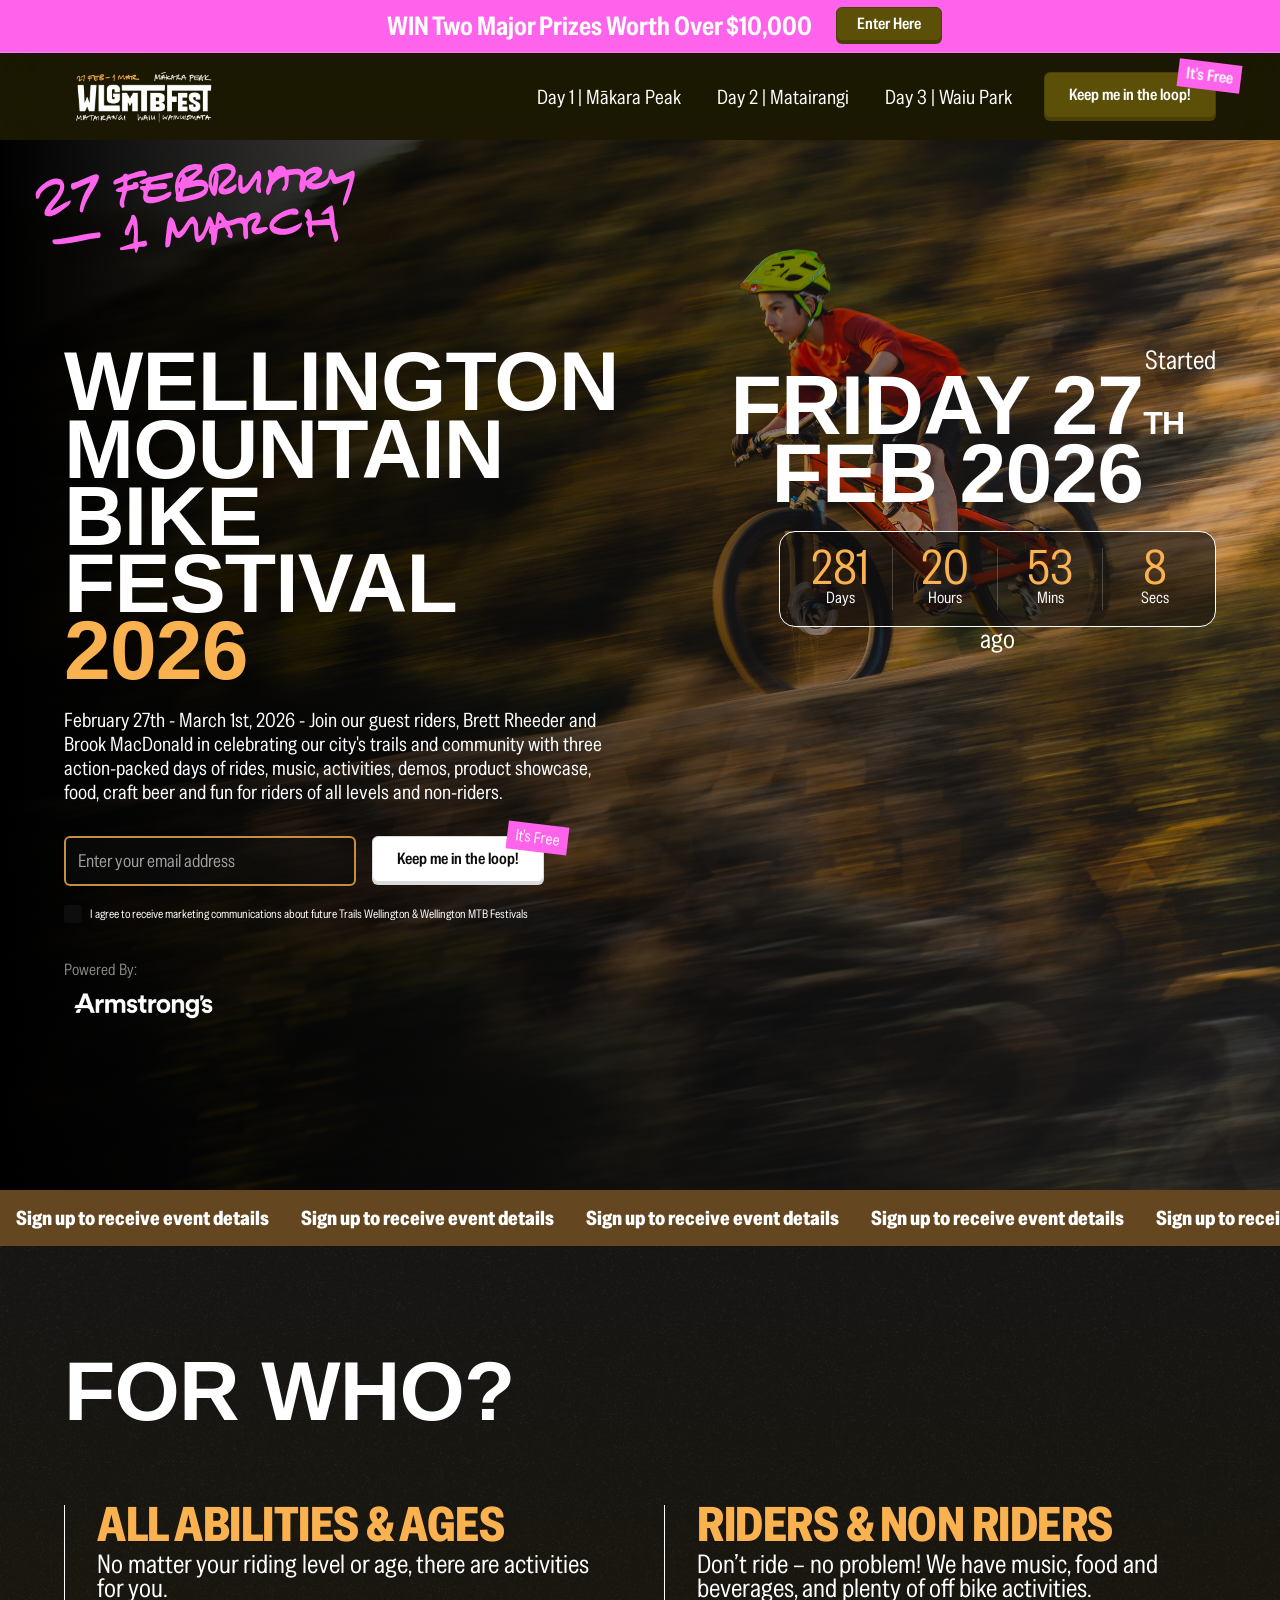
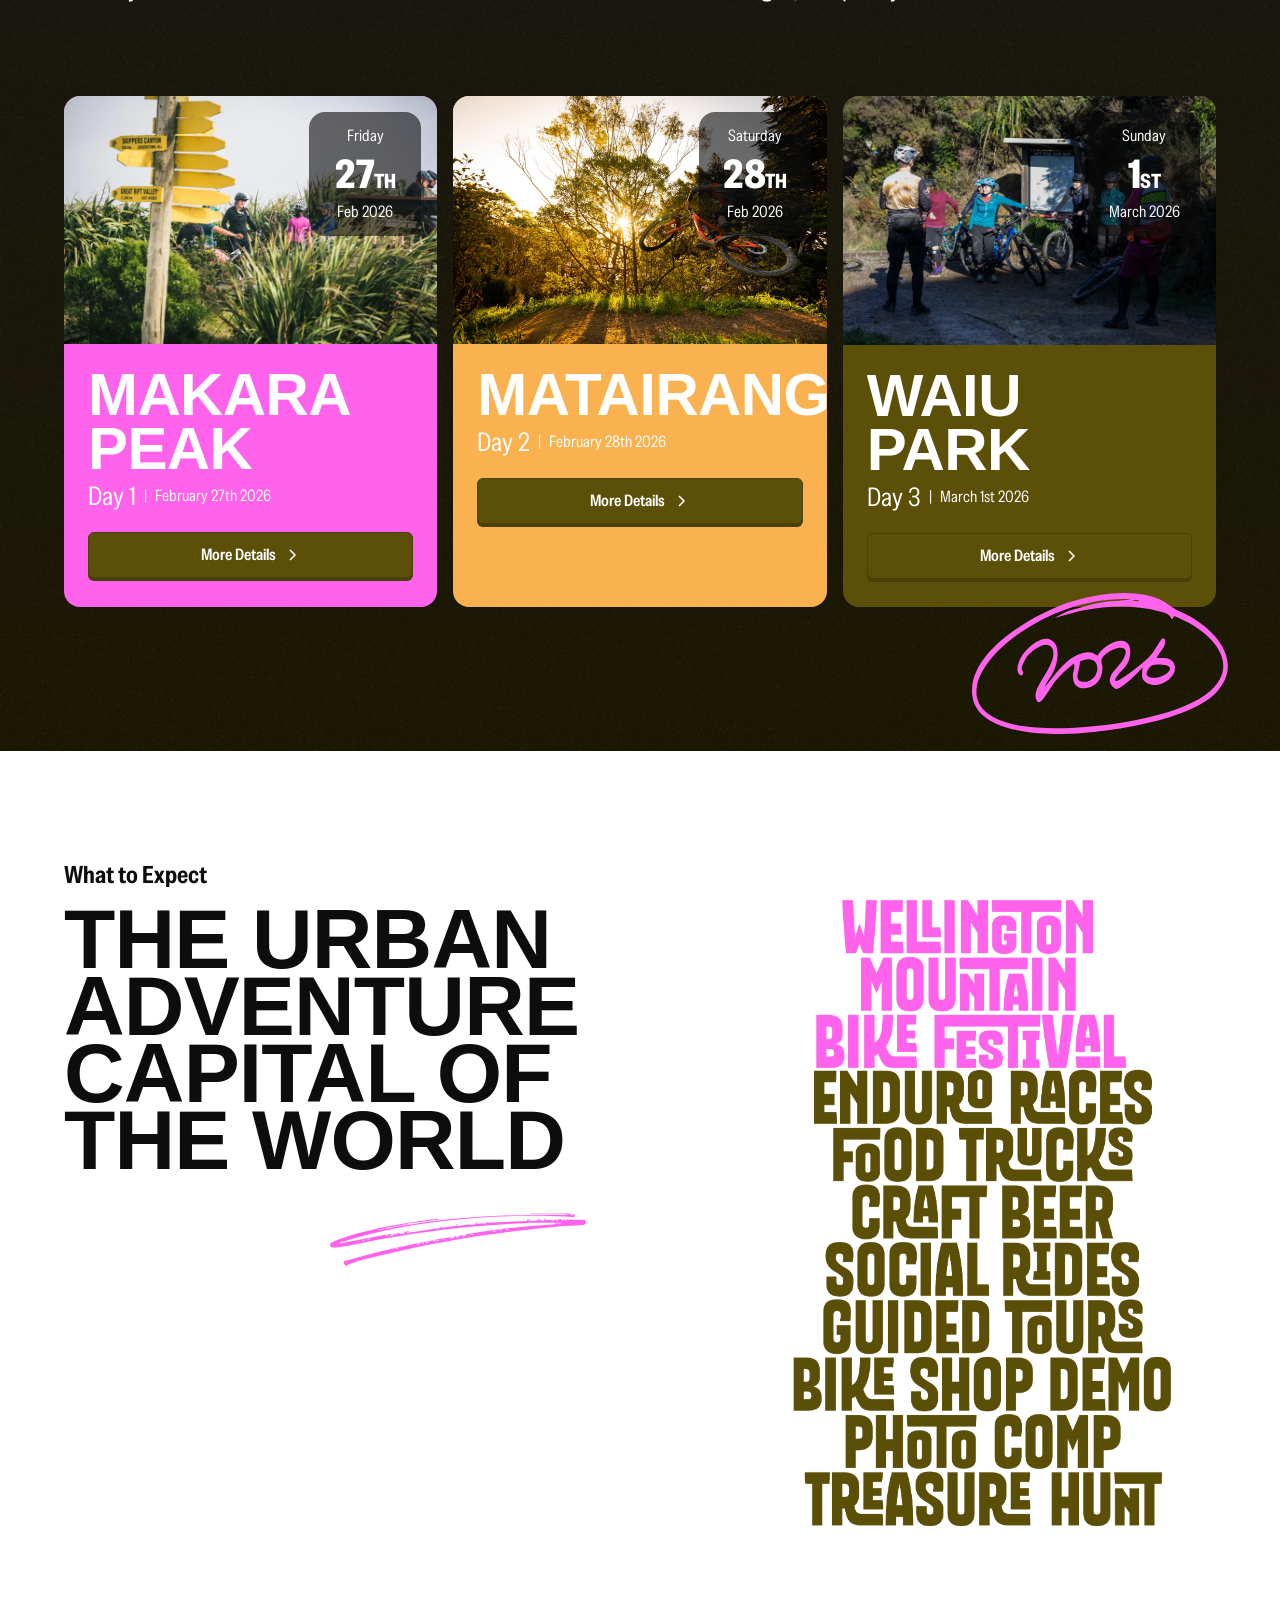
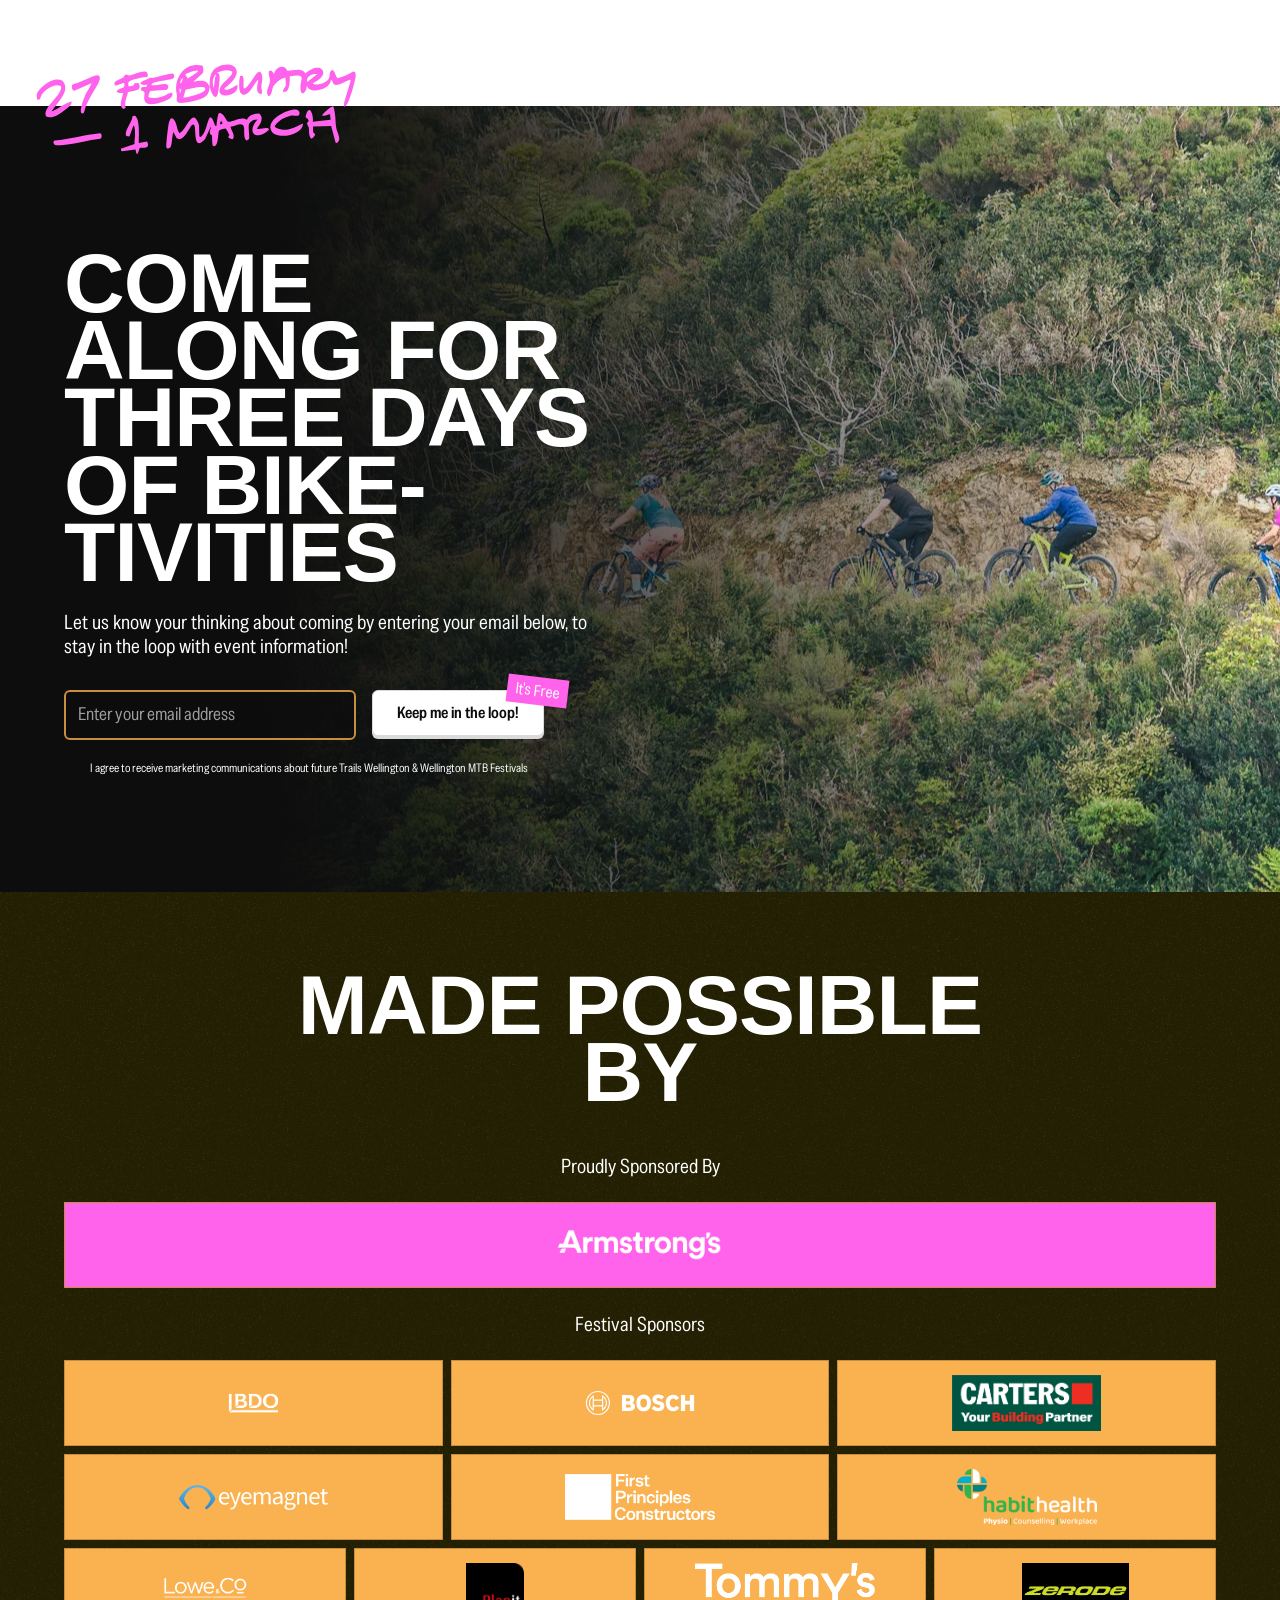
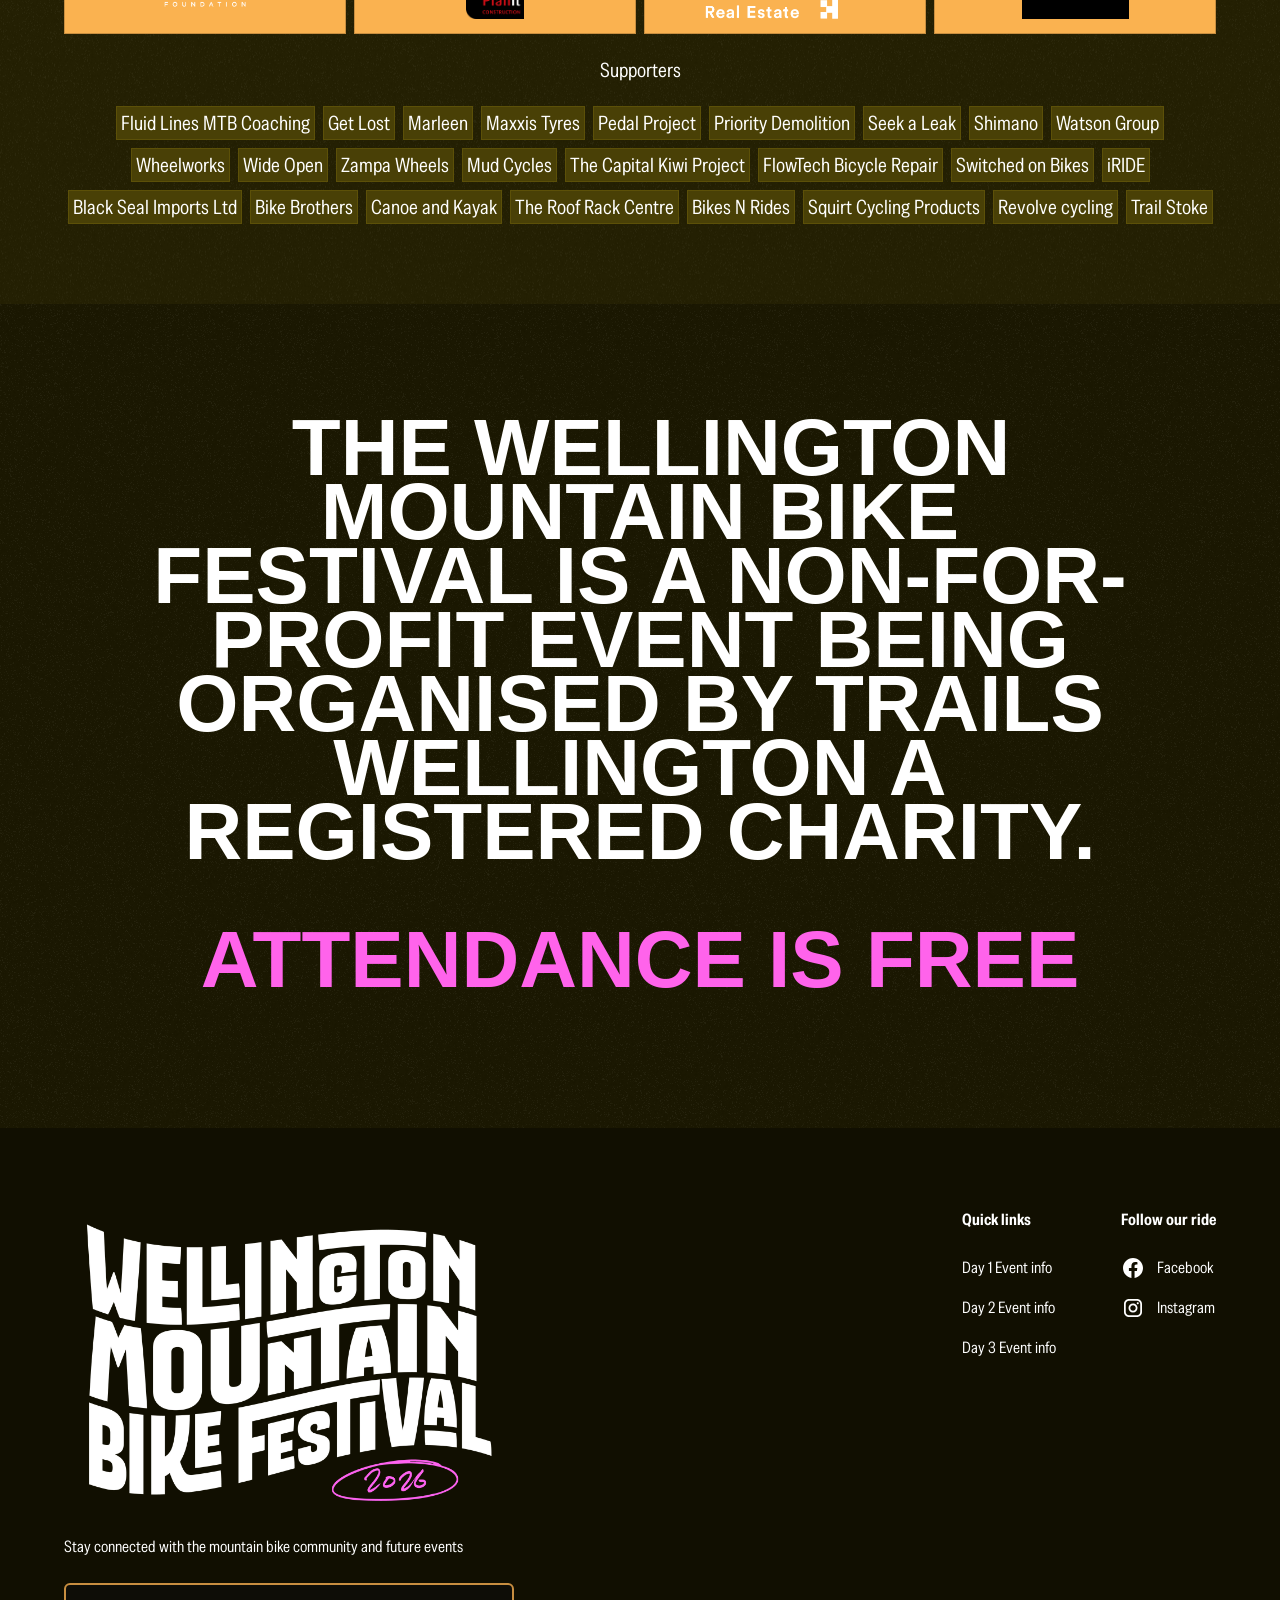
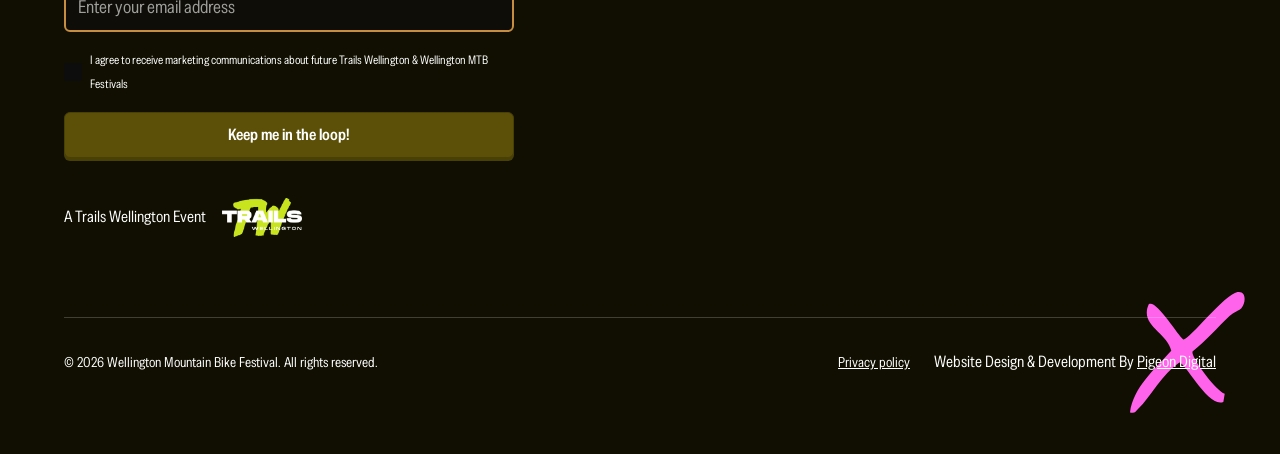
==== commit a4d744fa: "Fix festival countdown and show time since the start The countdown script threw a ReferenceError onc" ====
--- a/index.html
+++ b/index.html
@@ -459,7 +459,7 @@
                   </div>
                   <div id="w-node-b01d399e-40b7-5f5b-11dc-19562176c75d-cb579f2b" class="event-item-header5_countdown-wrapper">
                     <div class="text-size-large">Starts</div>
-                    <h1 class="heading-style-h1">Friday 27<span class="is-small">th</span> February</h1>
+                    <h1 class="heading-style-h1">Friday 27<span class="is-small">th</span> Feb 2026</h1>
                     <div class="margin-top margin-small">
                       <div class="event-item-header5_countdown">
                         <div class="event-item-header5_number-wrapper">
@@ -489,31 +489,34 @@
     hour = minute * 60,
     day = hour * 24;
 	// Set the target date and time for the countdown (format: "MM/DD/YYYY HH:mm:ss")
+	// Once it has passed, the timer counts up to show how long ago it was
   const targetDateString = "02/27/2026 09:00:00";
   const targetDate = new Date(targetDateString).getTime();
+  const countdown = document.getElementById('days').closest('.event-item-header5_countdown');
+  let showingPast = false;
   const updateCountdown = () => {
-    const now = new Date().getTime(), // Get the current date and time
-      distance = targetDate - now; // Calculate the time remaining until the target date
-		// Update the HTML elements with the remaining time
-    document.getElementById('days').innerText = Math.floor(distance / day);
-    document.getElementById('hours').innerText = Math.floor((distance % day) / hour);
-    document.getElementById('minutes').innerText = Math.floor((distance % hour) / minute);
-    document.getElementById('seconds').innerText = Math.floor((distance % minute) / second);
-    // Check if the target date has already passed
-    if (distance < 0) {
-      clearInterval(interval); // Stop the countdown timer
-				document.getElementById('days').innerText = '0';
-				document.getElementById('hours').innerText = '0';
-				document.getElementById('minutes').innerText = '0';
-				document.getElementById('seconds').innerText = '0';
-      // You can display an element at the end of the countdown with this ID  
-        document.getElementById('message').style.display = 'block';
+    const distance = targetDate - new Date().getTime(),
+      elapsed = Math.abs(distance);
+		// Update the HTML elements with the remaining (or elapsed) time
+    document.getElementById('days').innerText = Math.floor(elapsed / day);
+    document.getElementById('hours').innerText = Math.floor((elapsed % day) / hour);
+    document.getElementById('minutes').innerText = Math.floor((elapsed % hour) / minute);
+    document.getElementById('seconds').innerText = Math.floor((elapsed % minute) / second);
+    // Once the target date has passed, relabel the timer as time since
+    if (distance < 0 && !showingPast) {
+      showingPast = true;
+      const label = countdown.closest('.event-item-header5_countdown-wrapper').querySelector(':scope > .text-size-large');
+      if (label && label.innerText.trim() === 'Starts') label.innerText = 'Started';
+      const ago = document.createElement('div');
+      ago.className = 'text-size-large';
+      ago.innerText = 'ago';
+      countdown.after(ago);
     }
   };
   // Initial call to update countdown
   updateCountdown();
   // Update the countdown every second
-  const interval = setInterval(updateCountdown, 1000);
+  setInterval(updateCountdown, 1000);
 })();
 </script>
                         </div>
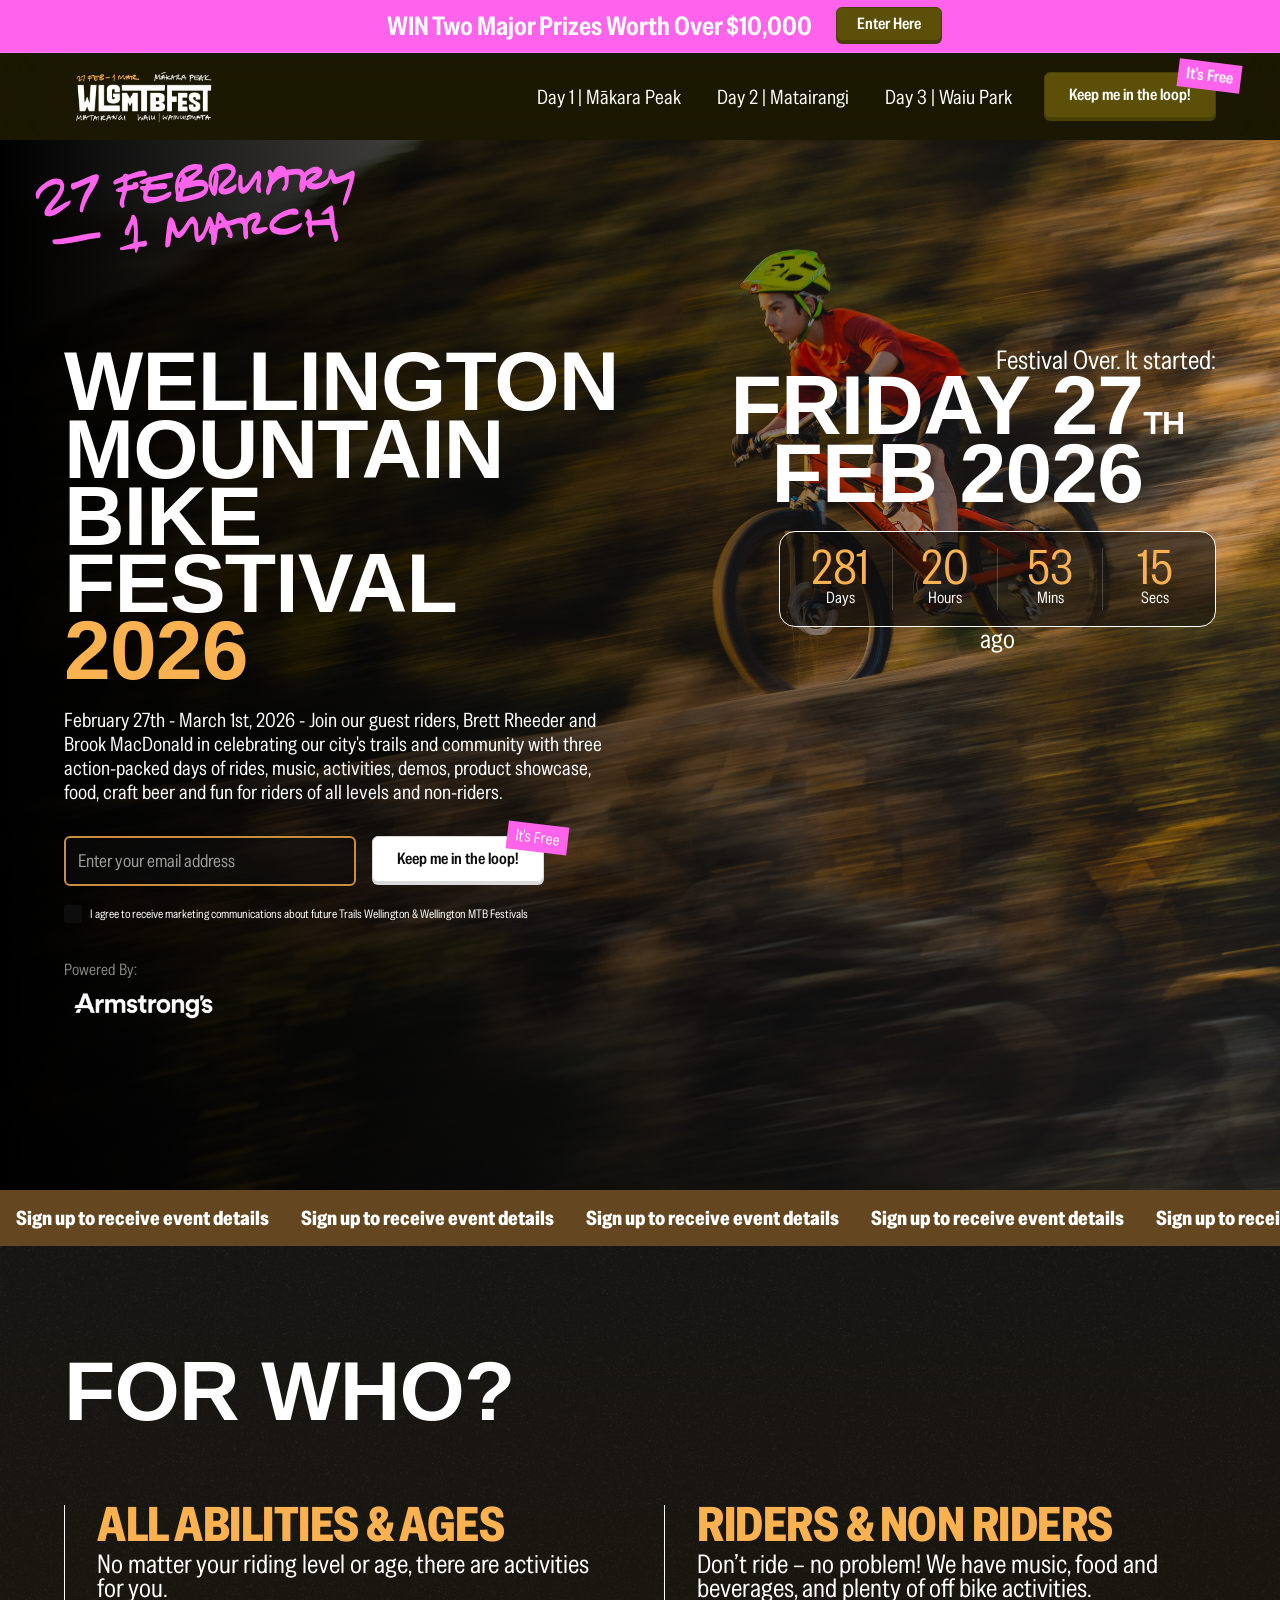
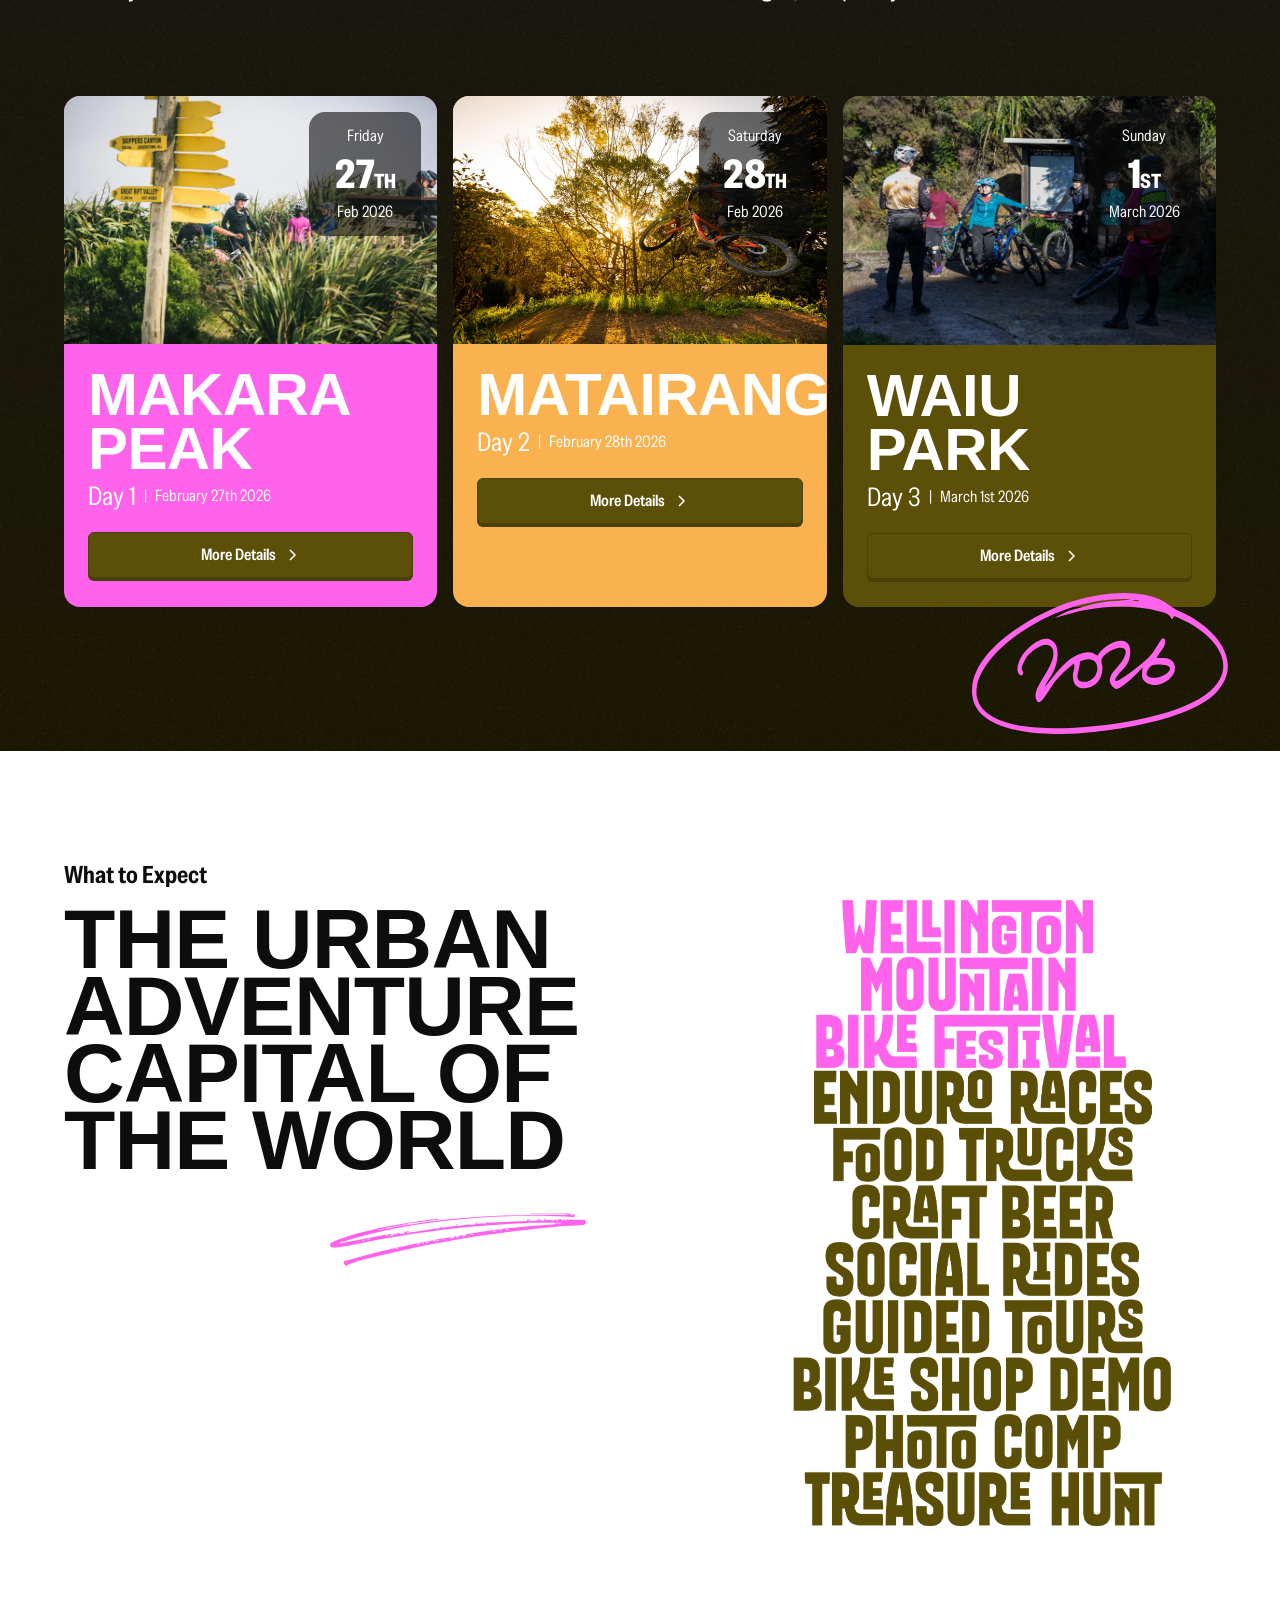
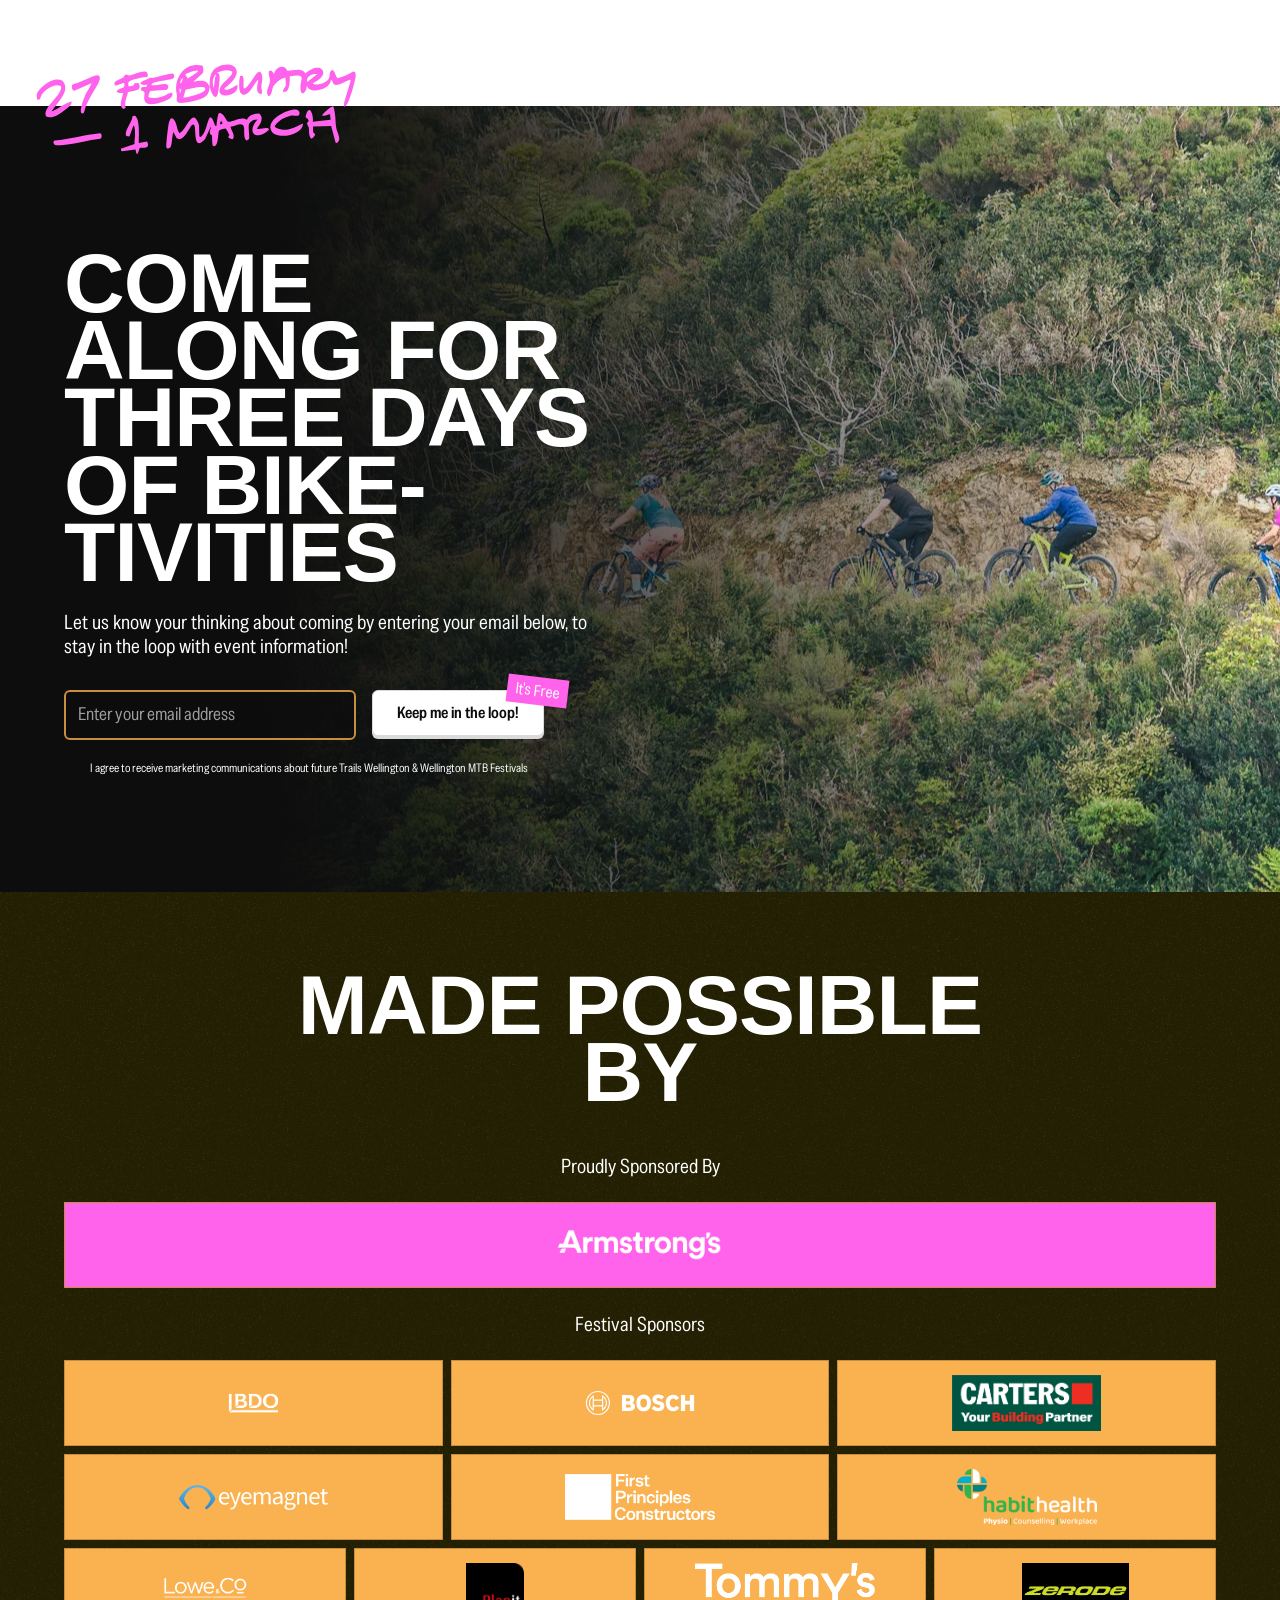
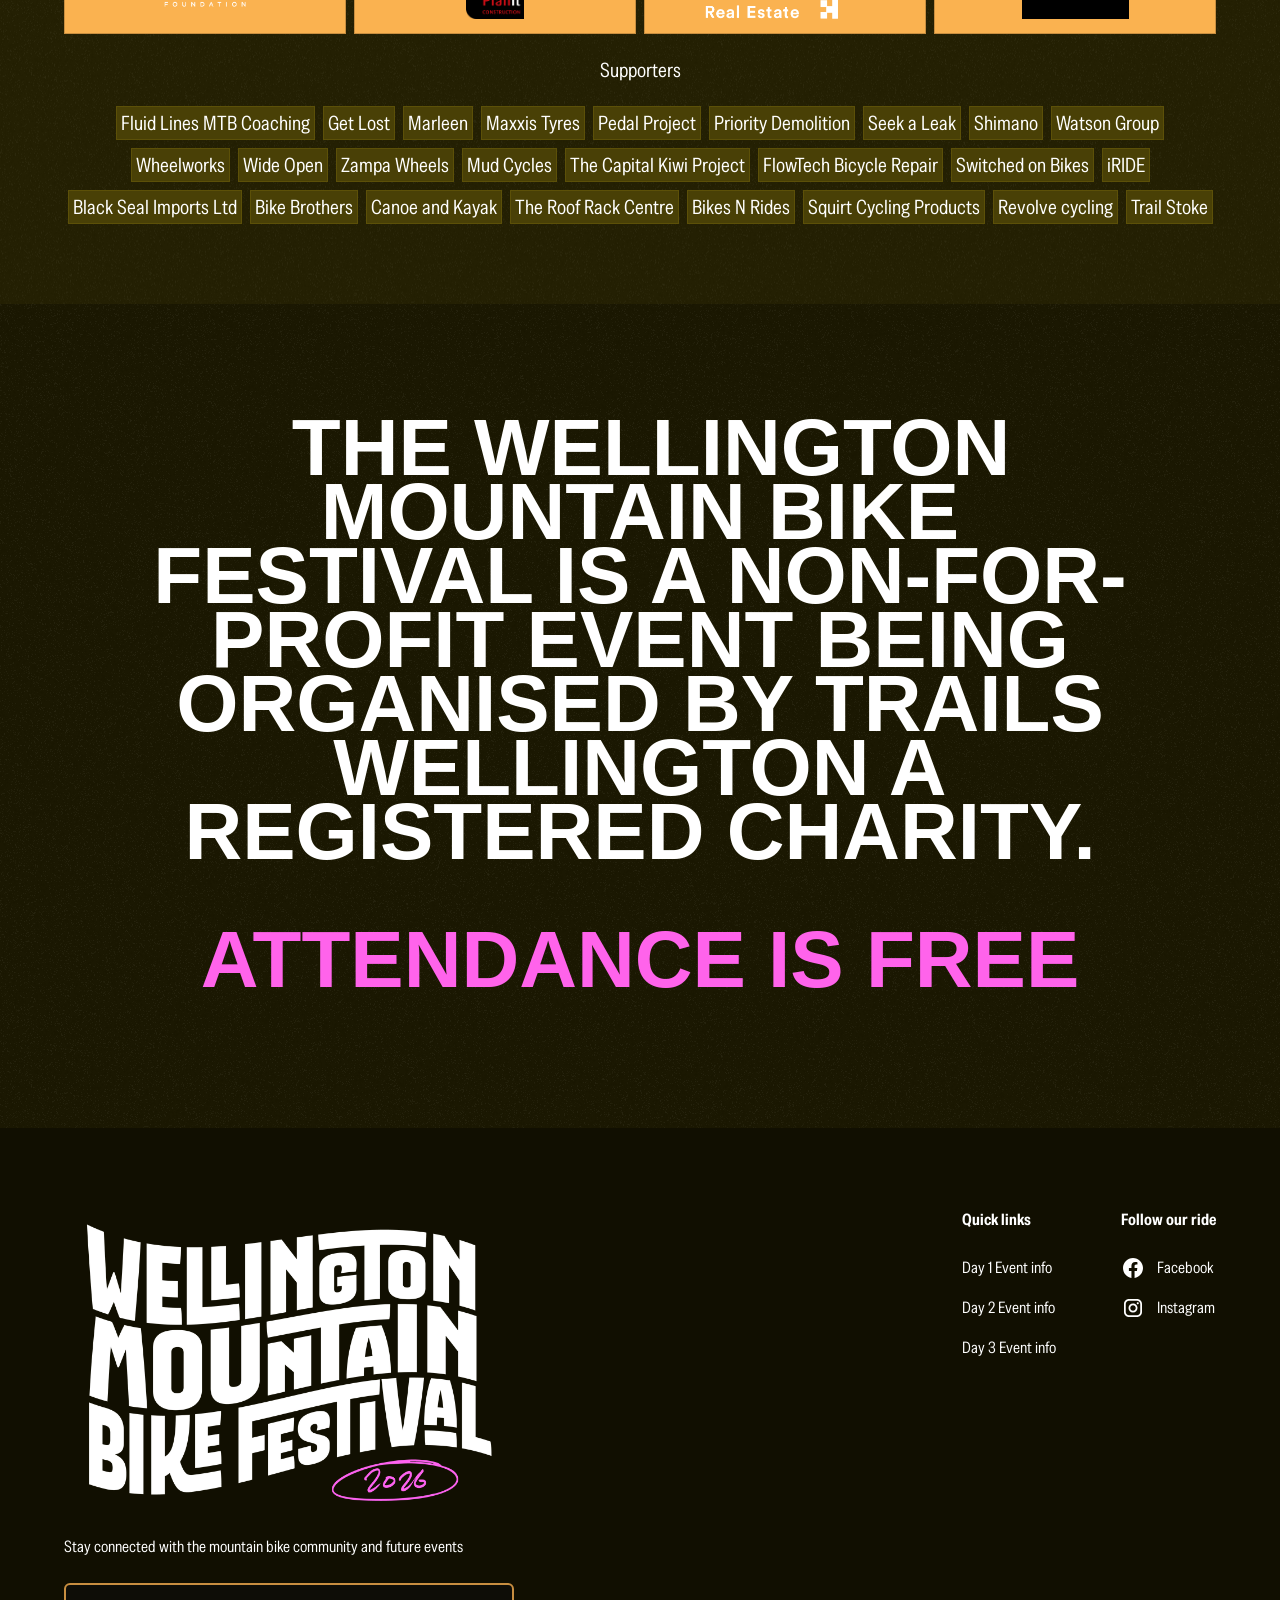
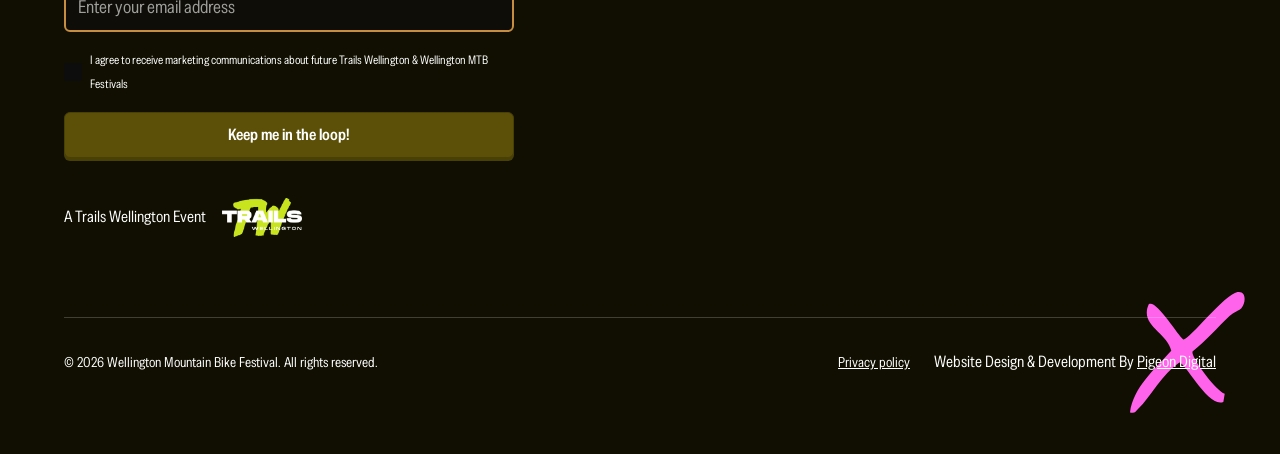
==== commit 10453f88: "Relabel home countdown as "Festival Over. It started:" Co-Authored-By: Claude Opus 5.5 <noreply@anth" ====
--- a/index.html
+++ b/index.html
@@ -506,7 +506,7 @@
     if (distance < 0 && !showingPast) {
       showingPast = true;
       const label = countdown.closest('.event-item-header5_countdown-wrapper').querySelector(':scope > .text-size-large');
-      if (label && label.innerText.trim() === 'Starts') label.innerText = 'Started';
+      if (label && label.innerText.trim() === 'Starts') label.innerText = 'Festival Over. It started:';
       const ago = document.createElement('div');
       ago.className = 'text-size-large';
       ago.innerText = 'ago';
